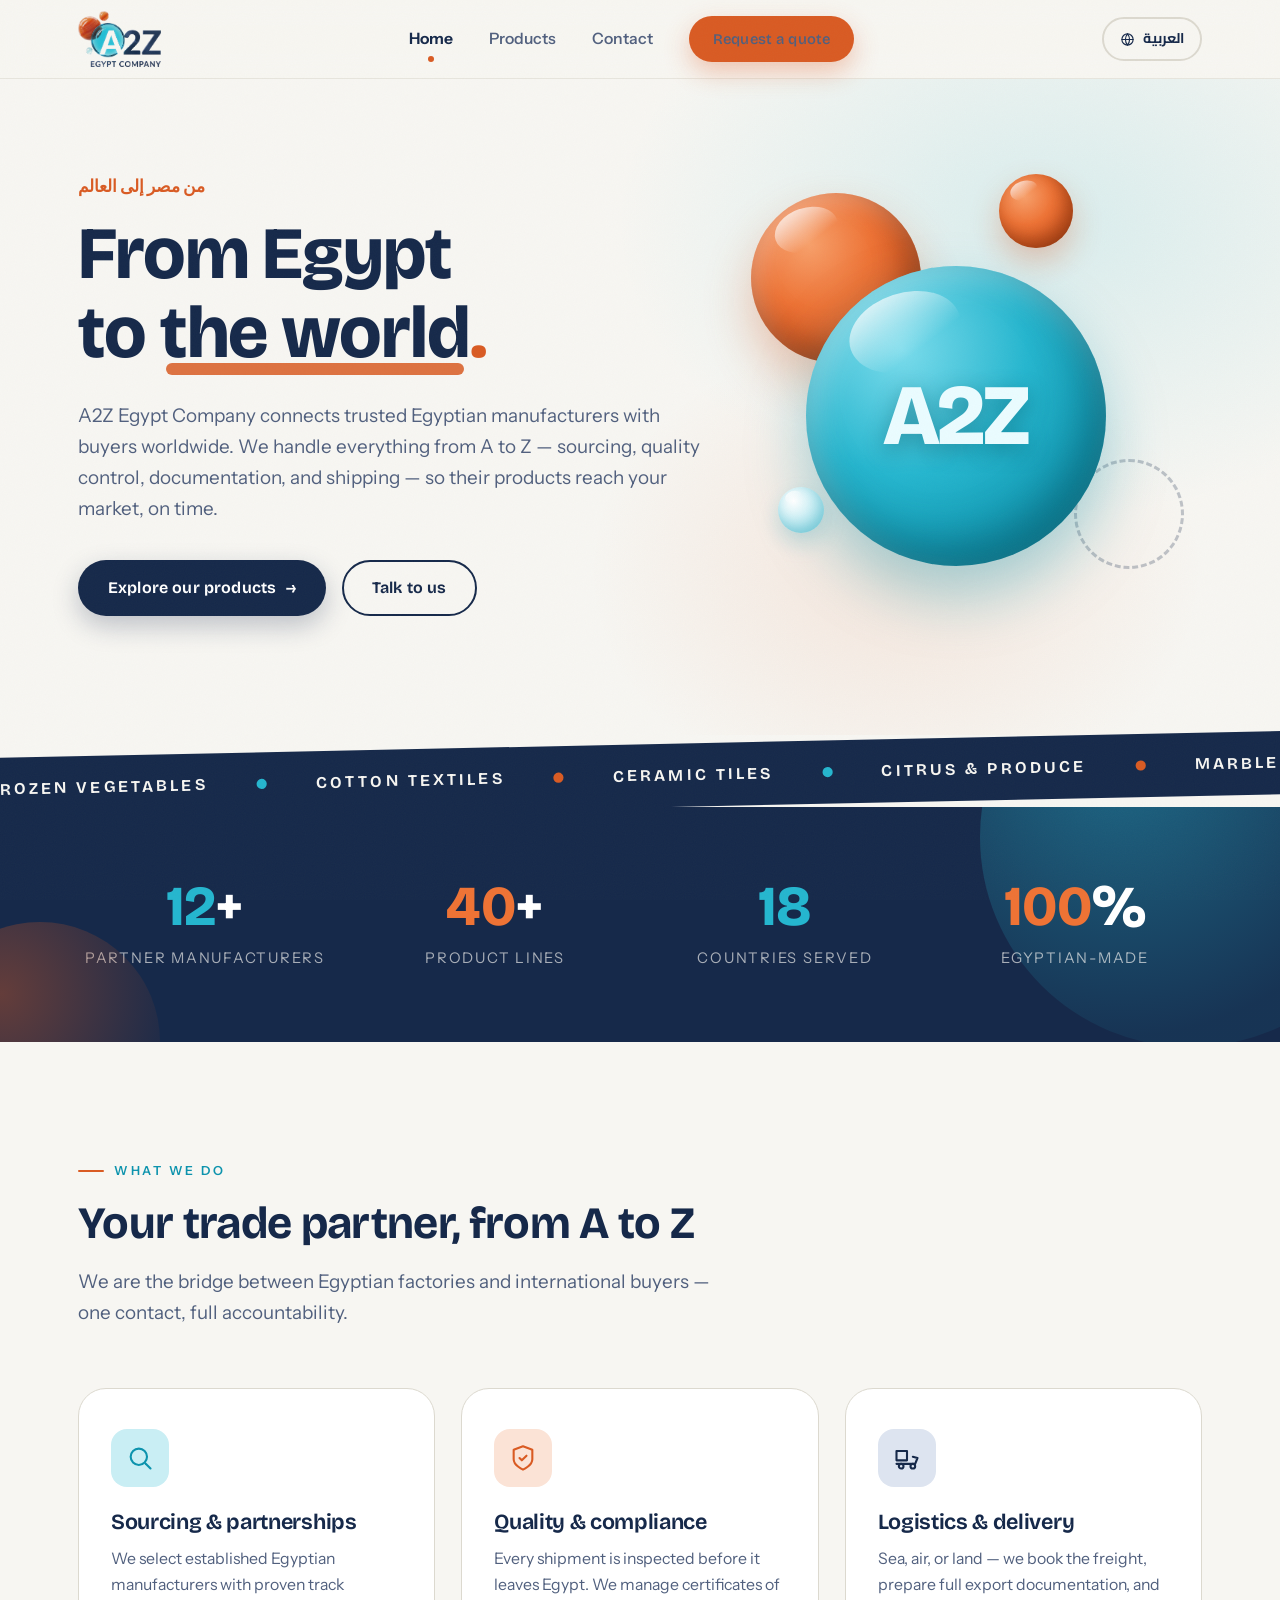
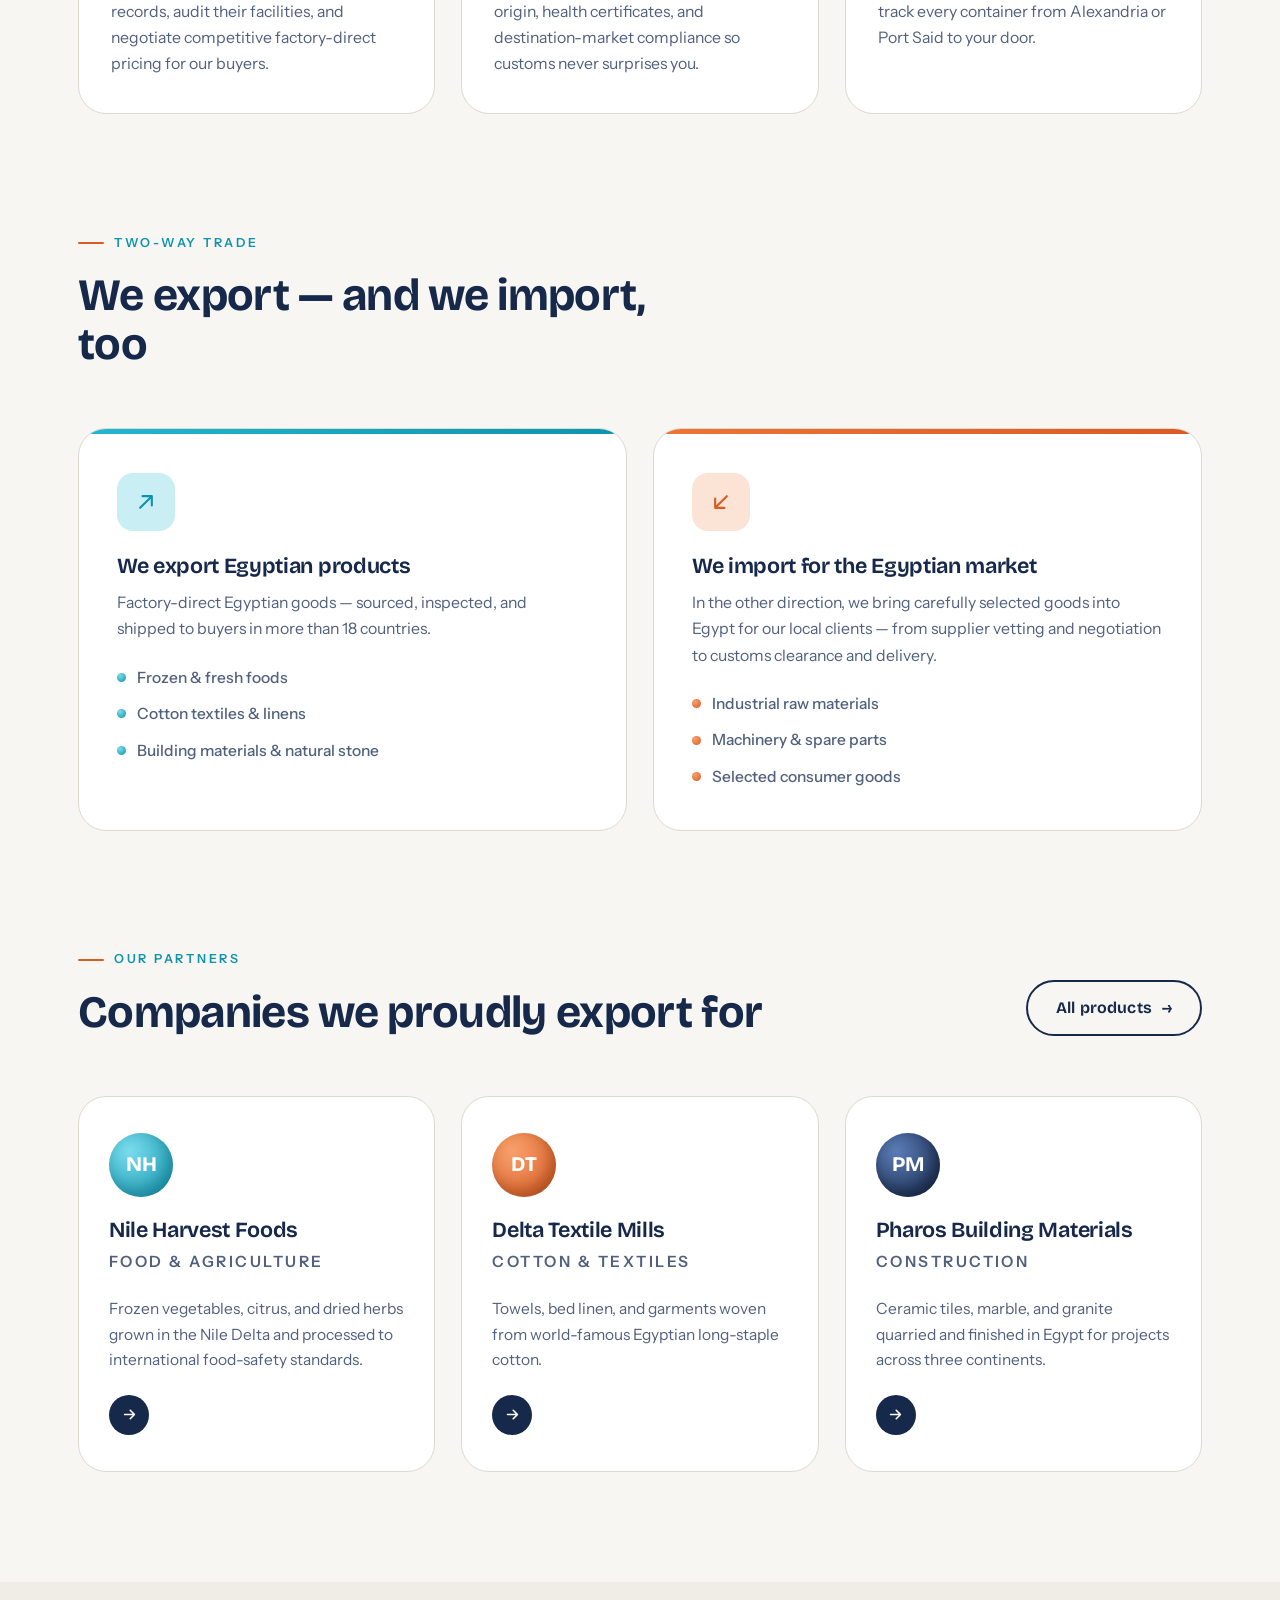
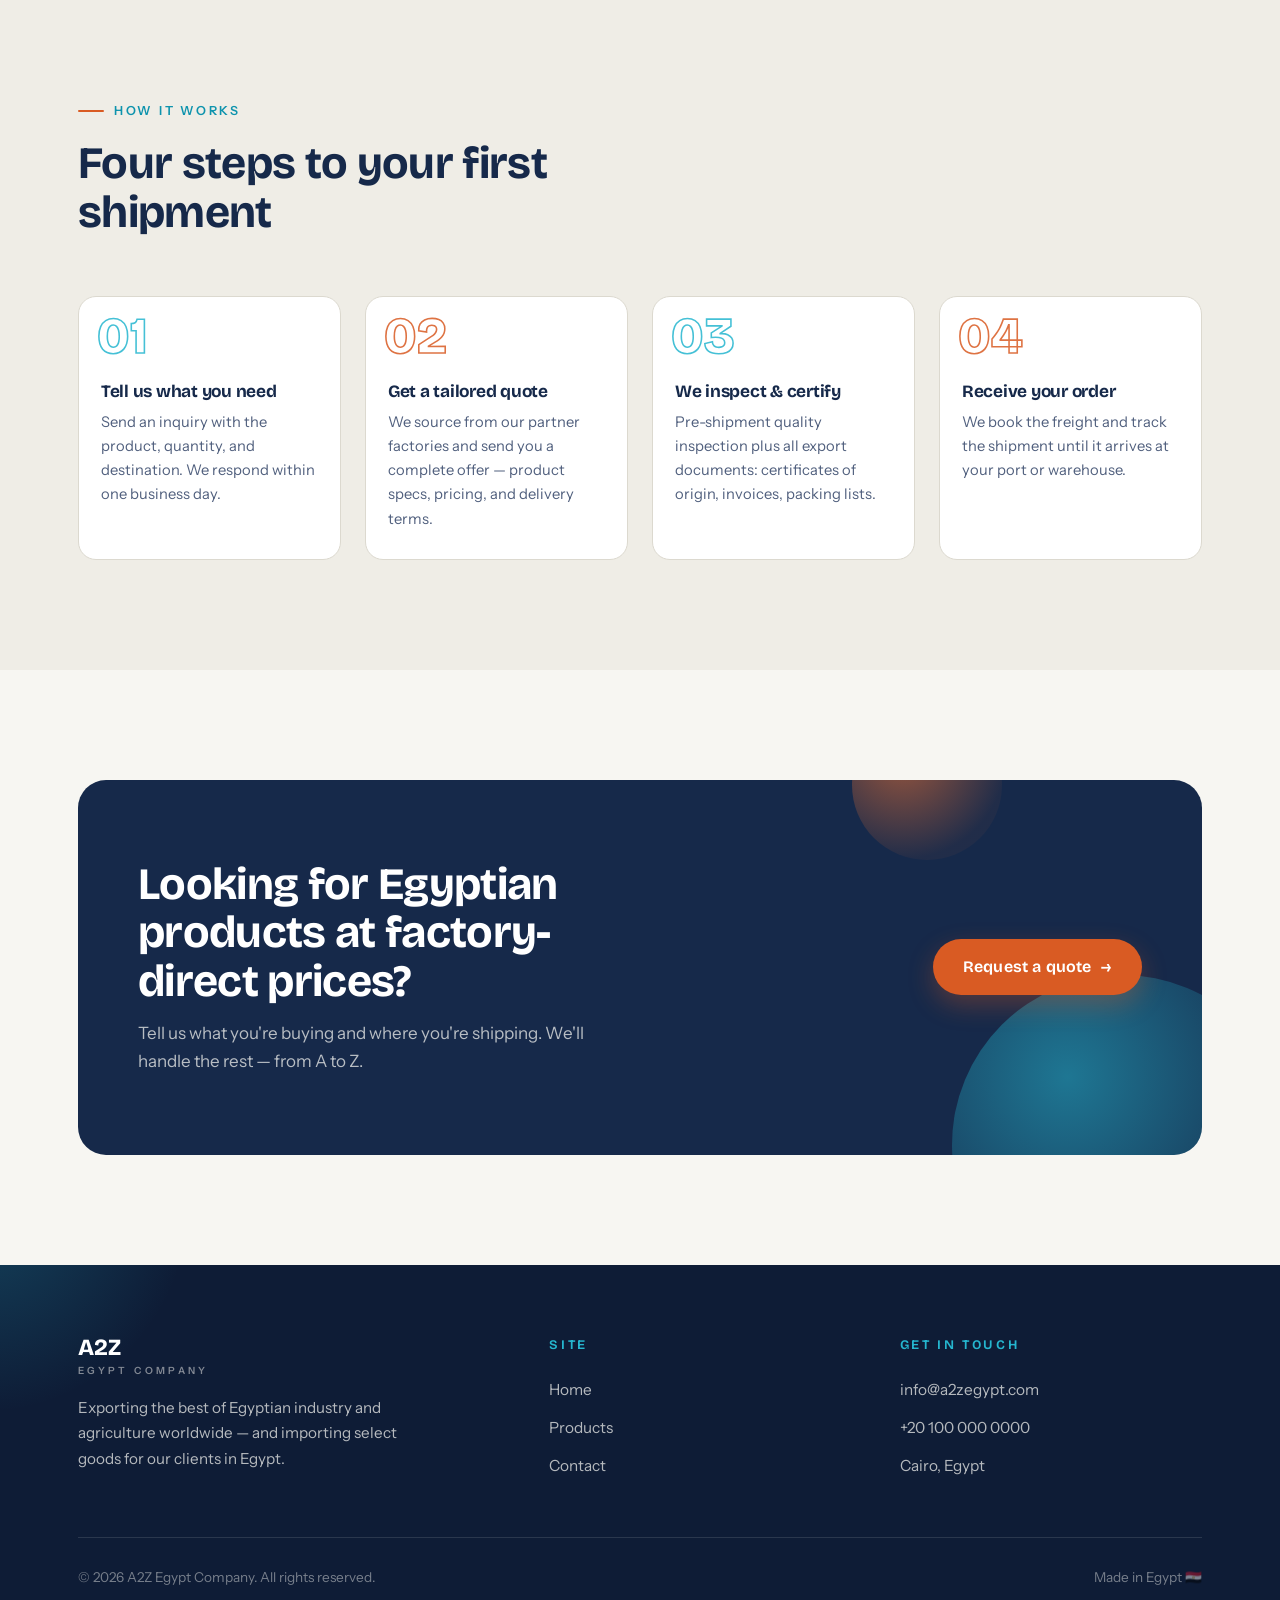
==== index.html @ 3979c2f4 "Initial site: bilingual EN/AR website for A2Z Egypt Company Three-page static site (home, products, " ====
<!DOCTYPE html>
<html lang="en">
<head>
  <meta charset="UTF-8" />
  <meta name="viewport" content="width=device-width, initial-scale=1.0" />
  <title>A2Z Egypt Company — Egyptian Products, Exported Worldwide</title>
  <meta name="description" content="A2Z Egypt Company partners with trusted Egyptian manufacturers and exports their products worldwide — and imports select goods for clients in Egypt." />

  <!-- apply saved language before first paint to avoid direction flicker -->
  <script>(function(){var l=localStorage.getItem("a2z-lang")==="ar"?"ar":"en";document.documentElement.lang=l;document.documentElement.dir=l==="ar"?"rtl":"ltr";})();</script>

  <link rel="preconnect" href="https://fonts.googleapis.com" />
  <link rel="preconnect" href="https://fonts.gstatic.com" crossorigin />
  <link href="https://fonts.googleapis.com/css2?family=Bricolage+Grotesque:opsz,wght@12..96,300..800&family=Instrument+Sans:ital,wght@0,400..700;1,400..700&family=Cairo:wght@400..800&display=swap" rel="stylesheet" />
  <link rel="stylesheet" href="css/style.css" />
</head>
<body data-page="home">

  <!-- ============ NAVIGATION ============ -->
  <header class="nav">
    <div class="container nav-inner">
      <a href="index.html" class="brand" aria-label="A2Z Egypt Company — home">
        <img class="brand-logo" src="assets/logo.png" alt="A2Z Egypt Company" />
      </a>

      <nav class="nav-links">
        <a href="index.html" class="active" data-i18n="nav_home">Home</a>
        <a href="products.html" data-i18n="nav_products">Products</a>
        <a href="contact.html" data-i18n="nav_contact">Contact</a>
        <a href="contact.html#quote" class="btn btn-orange" data-i18n="nav_quote">Request a quote</a>
      </nav>

      <div class="nav-right">
        <button class="lang-toggle" id="lang-toggle" type="button">
          <svg class="globe" viewBox="0 0 24 24" fill="none" stroke="currentColor" stroke-width="1.8" stroke-linecap="round" aria-hidden="true"><circle cx="12" cy="12" r="9"/><path d="M3 12h18M12 3a14 14 0 0 1 0 18M12 3a14 14 0 0 0 0 18"/></svg>
          <span class="lang-label">العربية</span>
        </button>
        <button class="nav-toggle" aria-label="Toggle menu" aria-expanded="false">
          <span></span><span></span><span></span>
        </button>
      </div>
    </div>
  </header>

  <main>
    <!-- ============ HERO ============ -->
    <section class="hero">
      <div class="container hero-grid">
        <div class="hero-copy">
          <p class="arabic-note" data-i18n="hero_note">من مصر إلى العالم</p>
          <h1 class="display" data-i18n="hero_title">From Egypt<br />to <span class="underline-orange">the world</span><span class="accent-orange">.</span></h1>
          <p class="lede" data-i18n="hero_lede">
            A2Z Egypt Company connects trusted Egyptian manufacturers with buyers
            worldwide. We handle everything from A to Z — sourcing, quality control,
            documentation, and shipping — so their products reach your market, on time.
          </p>
          <div class="hero-actions">
            <a href="products.html" class="btn btn-primary" data-i18n="hero_btn_products">Explore our products <span class="arrow">→</span></a>
            <a href="contact.html" class="btn btn-ghost" data-i18n="hero_btn_talk">Talk to us</a>
          </div>
        </div>

        <div class="hero-art" aria-hidden="true">
          <div class="sphere sphere-orange-lg"></div>
          <div class="sphere sphere-orange-sm"></div>
          <div class="sphere sphere-aqua"><span class="sphere-letter">A2Z</span></div>
          <div class="sphere sphere-pale"></div>
          <div class="sphere sphere-navy-ring"></div>
        </div>
      </div>
    </section>

    <!-- ============ MARQUEE ============ -->
    <div class="marquee" aria-hidden="true">
      <div class="marquee-track">
        <span data-i18n="m1">Frozen Vegetables</span><span data-i18n="m2">Cotton Textiles</span><span data-i18n="m3">Ceramic Tiles</span>
        <span data-i18n="m4">Citrus &amp; Produce</span><span data-i18n="m5">Marble &amp; Granite</span><span data-i18n="m6">Dried Herbs &amp; Spices</span>
        <span data-i18n="m1">Frozen Vegetables</span><span data-i18n="m2">Cotton Textiles</span><span data-i18n="m3">Ceramic Tiles</span>
        <span data-i18n="m4">Citrus &amp; Produce</span><span data-i18n="m5">Marble &amp; Granite</span><span data-i18n="m6">Dried Herbs &amp; Spices</span>
      </div>
    </div>

    <!-- ============ STATS ============ -->
    <section class="stats">
      <div class="container stats-grid">
        <div class="reveal">
          <div class="stat-num"><span class="accent-aqua" data-count="12">12</span>+</div>
          <div class="stat-label" data-i18n="stat1">Partner manufacturers</div>
        </div>
        <div class="reveal reveal-d1">
          <div class="stat-num"><span class="accent-orange" data-count="40">40</span>+</div>
          <div class="stat-label" data-i18n="stat2">Product lines</div>
        </div>
        <div class="reveal reveal-d2">
          <div class="stat-num"><span class="accent-aqua" data-count="18">18</span></div>
          <div class="stat-label" data-i18n="stat3">Countries served</div>
        </div>
        <div class="reveal reveal-d3">
          <div class="stat-num"><span class="accent-orange" data-count="100">100</span>%</div>
          <div class="stat-label" data-i18n="stat4">Egyptian-made</div>
        </div>
      </div>
    </section>

    <!-- ============ WHAT WE DO ============ -->
    <section class="section">
      <div class="container">
        <div class="section-head reveal">
          <span class="eyebrow" data-i18n="wwd_eyebrow">What we do</span>
          <h2 class="h2" data-i18n="wwd_title">Your trade partner, from A to Z</h2>
          <p class="lede" data-i18n="wwd_lede">We are the bridge between Egyptian factories and international buyers — one contact, full accountability.</p>
        </div>

        <div class="pillars">
          <article class="pillar reveal">
            <div class="pillar-icon">
              <svg viewBox="0 0 24 24" fill="none" stroke="currentColor" stroke-width="1.8" stroke-linecap="round" stroke-linejoin="round"><circle cx="11" cy="11" r="7"/><path d="m21 21-4.3-4.3"/></svg>
            </div>
            <h3 class="h3" data-i18n="p1_t">Sourcing &amp; partnerships</h3>
            <p data-i18n="p1_d">We select established Egyptian manufacturers with proven track records, audit their facilities, and negotiate competitive factory-direct pricing for our buyers.</p>
          </article>

          <article class="pillar reveal reveal-d1">
            <div class="pillar-icon">
              <svg viewBox="0 0 24 24" fill="none" stroke="currentColor" stroke-width="1.8" stroke-linecap="round" stroke-linejoin="round"><path d="M12 22s8-3.6 8-9V5l-8-3-8 3v8c0 5.4 8 9 8 9Z"/><path d="m9 12 2 2 4-4"/></svg>
            </div>
            <h3 class="h3" data-i18n="p2_t">Quality &amp; compliance</h3>
            <p data-i18n="p2_d">Every shipment is inspected before it leaves Egypt. We manage certificates of origin, health certificates, and destination-market compliance so customs never surprises you.</p>
          </article>

          <article class="pillar reveal reveal-d2">
            <div class="pillar-icon">
              <svg viewBox="0 0 24 24" fill="none" stroke="currentColor" stroke-width="1.8" stroke-linecap="round" stroke-linejoin="round"><path d="M3 17h13M16 17h3l2-5-4-1"/><circle cx="7" cy="19" r="2"/><circle cx="17" cy="19" r="2"/><path d="M3 6h9v8H3z"/></svg>
            </div>
            <h3 class="h3" data-i18n="p3_t">Logistics &amp; delivery</h3>
            <p data-i18n="p3_d">Sea, air, or land — we book the freight, prepare full export documentation, and track every container from Alexandria or Port Said to your door.</p>
          </article>
        </div>
      </div>
    </section>

    <!-- ============ TWO-WAY TRADE (export + import) ============ -->
    <section class="section" style="padding-top: 0;">
      <div class="container">
        <div class="section-head reveal">
          <span class="eyebrow" data-i18n="trade_eyebrow">Two-way trade</span>
          <h2 class="h2" data-i18n="trade_title">We export — and we import, too</h2>
        </div>

        <div class="trade-grid">
          <article class="trade-card reveal">
            <div class="pillar-icon">
              <svg viewBox="0 0 24 24" fill="none" stroke="currentColor" stroke-width="1.8" stroke-linecap="round" stroke-linejoin="round"><path d="M7 17 17 7M9 7h8v8"/></svg>
            </div>
            <h3 class="h3" data-i18n="tx_t">We export Egyptian products</h3>
            <p data-i18n="tx_d">Factory-direct Egyptian goods — sourced, inspected, and shipped to buyers in more than 18 countries.</p>
            <ul class="trade-list">
              <li data-i18n="tx_l1">Frozen &amp; fresh foods</li>
              <li data-i18n="tx_l2">Cotton textiles &amp; linens</li>
              <li data-i18n="tx_l3">Building materials &amp; natural stone</li>
            </ul>
          </article>

          <article class="trade-card trade-card-import reveal reveal-d1">
            <div class="pillar-icon">
              <svg viewBox="0 0 24 24" fill="none" stroke="currentColor" stroke-width="1.8" stroke-linecap="round" stroke-linejoin="round"><path d="M17 7 7 17M15 17H7V9"/></svg>
            </div>
            <h3 class="h3" data-i18n="ti_t">We import for the Egyptian market</h3>
            <p data-i18n="ti_d">In the other direction, we bring carefully selected goods into Egypt for our local clients — from supplier vetting and negotiation to customs clearance and delivery.</p>
            <ul class="trade-list">
              <li data-i18n="ti_l1">Industrial raw materials</li>
              <li data-i18n="ti_l2">Machinery &amp; spare parts</li>
              <li data-i18n="ti_l3">Selected consumer goods</li>
            </ul>
          </article>
        </div>
      </div>
    </section>

    <!-- ============ FEATURED PARTNERS ============ -->
    <section class="section" style="padding-top: 0;">
      <div class="container">
        <div class="section-head-row reveal">
          <div>
            <span class="eyebrow" data-i18n="partners_eyebrow">Our partners</span>
            <h2 class="h2" data-i18n="partners_title">Companies we proudly export for</h2>
          </div>
          <a href="products.html" class="btn btn-ghost" data-i18n="partners_btn">All products <span class="arrow">→</span></a>
        </div>

        <div class="partners-grid">
          <a href="products.html#nile-harvest" class="partner-card reveal">
            <div class="partner-logo-chip">NH</div>
            <h3 class="h3">Nile Harvest Foods</h3>
            <p class="partner-sector" data-i18n="pc1_sector">Food &amp; Agriculture</p>
            <p data-i18n="pc1_d">Frozen vegetables, citrus, and dried herbs grown in the Nile Delta and processed to international food-safety standards.</p>
            <span class="partner-go" aria-hidden="true"><svg viewBox="0 0 24 24" fill="none" stroke="currentColor" stroke-width="2.2" stroke-linecap="round" stroke-linejoin="round"><path d="M5 12h14M13 6l6 6-6 6"/></svg></span>
          </a>

          <a href="products.html#delta-textiles" class="partner-card reveal reveal-d1">
            <div class="partner-logo-chip">DT</div>
            <h3 class="h3">Delta Textile Mills</h3>
            <p class="partner-sector" data-i18n="pc2_sector">Cotton &amp; Textiles</p>
            <p data-i18n="pc2_d">Towels, bed linen, and garments woven from world-famous Egyptian long-staple cotton.</p>
            <span class="partner-go" aria-hidden="true"><svg viewBox="0 0 24 24" fill="none" stroke="currentColor" stroke-width="2.2" stroke-linecap="round" stroke-linejoin="round"><path d="M5 12h14M13 6l6 6-6 6"/></svg></span>
          </a>

          <a href="products.html#pharos-materials" class="partner-card reveal reveal-d2">
            <div class="partner-logo-chip">PM</div>
            <h3 class="h3">Pharos Building Materials</h3>
            <p class="partner-sector" data-i18n="pc3_sector">Construction</p>
            <p data-i18n="pc3_d">Ceramic tiles, marble, and granite quarried and finished in Egypt for projects across three continents.</p>
            <span class="partner-go" aria-hidden="true"><svg viewBox="0 0 24 24" fill="none" stroke="currentColor" stroke-width="2.2" stroke-linecap="round" stroke-linejoin="round"><path d="M5 12h14M13 6l6 6-6 6"/></svg></span>
          </a>
        </div>
      </div>
    </section>

    <!-- ============ HOW IT WORKS ============ -->
    <section class="section" style="background: var(--paper-warm);">
      <div class="container">
        <div class="section-head reveal">
          <span class="eyebrow" data-i18n="how_eyebrow">How it works</span>
          <h2 class="h2" data-i18n="how_title">Four steps to your first shipment</h2>
        </div>

        <div class="steps">
          <article class="step reveal">
            <h4 data-i18n="s1_t">Tell us what you need</h4>
            <p data-i18n="s1_d">Send an inquiry with the product, quantity, and destination. We respond within one business day.</p>
          </article>
          <article class="step reveal reveal-d1">
            <h4 data-i18n="s2_t">Get a tailored quote</h4>
            <p data-i18n="s2_d">We source from our partner factories and send you a complete offer — product specs, pricing, and delivery terms.</p>
          </article>
          <article class="step reveal reveal-d2">
            <h4 data-i18n="s3_t">We inspect &amp; certify</h4>
            <p data-i18n="s3_d">Pre-shipment quality inspection plus all export documents: certificates of origin, invoices, packing lists.</p>
          </article>
          <article class="step reveal reveal-d3">
            <h4 data-i18n="s4_t">Receive your order</h4>
            <p data-i18n="s4_d">We book the freight and track the shipment until it arrives at your port or warehouse.</p>
          </article>
        </div>
      </div>
    </section>

    <!-- ============ CTA ============ -->
    <section class="section">
      <div class="container">
        <div class="cta-band reveal">
          <div>
            <h2 class="h2" data-i18n="cta_title">Looking for Egyptian products at factory-direct prices?</h2>
            <p data-i18n="cta_d">Tell us what you're buying and where you're shipping. We'll handle the rest — from A to Z.</p>
          </div>
          <a href="contact.html#quote" class="btn btn-orange" data-i18n="cta_btn">Request a quote <span class="arrow">→</span></a>
        </div>
      </div>
    </section>
  </main>

  <!-- ============ FOOTER ============ -->
  <footer class="footer">
    <div class="container">
      <div class="footer-grid">
        <div>
          <div class="brand">
            <span class="brand-text">
              <span class="brand-name">A2Z</span><br />
              <span class="brand-sub">Egypt Company</span>
            </span>
          </div>
          <p class="footer-tagline" data-i18n="footer_tagline">Exporting the best of Egyptian industry and agriculture worldwide — and importing select goods for our clients in Egypt.</p>
        </div>
        <div>
          <h5 data-i18n="footer_site">Site</h5>
          <ul>
            <li><a href="index.html" data-i18n="nav_home">Home</a></li>
            <li><a href="products.html" data-i18n="nav_products">Products</a></li>
            <li><a href="contact.html" data-i18n="nav_contact">Contact</a></li>
          </ul>
        </div>
        <div>
          <h5 data-i18n="footer_contact_h">Get in touch</h5>
          <ul>
            <li><a href="mailto:info@a2zegypt.com">info@a2zegypt.com</a></li>
            <li><a href="tel:+201000000000">+20 100 000 0000</a></li>
            <li><a href="contact.html" data-i18n="footer_addr">Cairo, Egypt</a></li>
          </ul>
        </div>
      </div>
      <div class="footer-bottom">
        <span data-i18n="footer_rights">© <span id="year">2026</span> A2Z Egypt Company. All rights reserved.</span>
        <span data-i18n="footer_made">Made in Egypt 🇪🇬</span>
      </div>
    </div>
  </footer>

  <script src="js/i18n.js"></script>
  <script src="js/main.js"></script>
</body>
</html>
---- css/style.css ----
/* ============================================================
   A2Z EGYPT COMPANY — site stylesheet
   Palette drawn from the logo:
     aqua glass  ·  burnt orange  ·  deep navy  ·  warm off-white
   Fonts: Bricolage Grotesque (display) + Instrument Sans (body)
   ============================================================ */

:root {
  /* Brand colors (from logo) */
  --navy: #16294a;
  --navy-deep: #0e1c36;
  --navy-soft: #2a4576;
  --aqua: #25b6cf;
  --aqua-deep: #0d93ad;
  --aqua-pale: #c9eef4;
  --orange: #d95b23;
  --orange-bright: #ee7335;
  --orange-pale: #fbe3d6;
  --paper: #f7f6f2;
  --paper-warm: #efede6;
  --white: #ffffff;
  --ink: #1b2c4d;
  --ink-soft: #51607e;
  --line: #dcd9cf;

  /* Type */
  --font-display: "Bricolage Grotesque", "Segoe UI", sans-serif;
  --font-body: "Instrument Sans", "Segoe UI", sans-serif;

  /* Rhythm */
  --container: 1180px;
  --radius: 18px;
  --radius-lg: 28px;
  --shadow-soft: 0 8px 30px rgba(22, 41, 74, 0.08);
  --shadow-lift: 0 18px 44px rgba(22, 41, 74, 0.14);
  --ease-out: cubic-bezier(0.22, 1, 0.36, 1);
}

/* ---------- Reset ---------- */
*, *::before, *::after { box-sizing: border-box; margin: 0; padding: 0; }

html { scroll-behavior: smooth; }

body {
  font-family: var(--font-body);
  font-size: 17px;
  line-height: 1.65;
  color: var(--ink);
  background: var(--paper);
  -webkit-font-smoothing: antialiased;
  overflow-x: hidden;
}

img, svg { display: block; max-width: 100%; }
a { color: inherit; text-decoration: none; }
ul { list-style: none; }
button { font: inherit; cursor: pointer; border: none; background: none; }

::selection { background: var(--aqua); color: var(--white); }

/* Subtle paper grain over everything */
body::after {
  content: "";
  position: fixed;
  inset: 0;
  pointer-events: none;
  z-index: 999;
  opacity: 0.05;
  background-image: url("data:image/svg+xml,%3Csvg xmlns='http://www.w3.org/2000/svg' width='160' height='160'%3E%3Cfilter id='n'%3E%3CfeTurbulence type='fractalNoise' baseFrequency='0.9' numOctaves='2'/%3E%3C/filter%3E%3Crect width='160' height='160' filter='url(%23n)' opacity='0.55'/%3E%3C/svg%3E");
}

.container {
  max-width: var(--container);
  margin: 0 auto;
  padding: 0 28px;
}

/* ============================================================
   TYPOGRAPHY
   ============================================================ */
h1, h2, h3, h4 {
  font-family: var(--font-display);
  color: var(--navy);
  line-height: 1.08;
  letter-spacing: -0.015em;
}

.display {
  font-size: clamp(2.6rem, 6.2vw, 4.6rem);
  font-weight: 750;
}

.h2 {
  font-size: clamp(1.9rem, 3.6vw, 2.8rem);
  font-weight: 700;
}

.h3 { font-size: 1.35rem; font-weight: 650; }

.eyebrow {
  display: inline-flex;
  align-items: center;
  gap: 10px;
  font-size: 0.78rem;
  font-weight: 600;
  letter-spacing: 0.22em;
  text-transform: uppercase;
  color: var(--aqua-deep);
  margin-bottom: 18px;
}
.eyebrow::before {
  content: "";
  width: 26px;
  height: 2px;
  background: var(--orange);
  border-radius: 2px;
}

.lede {
  font-size: 1.18rem;
  color: var(--ink-soft);
  max-width: 56ch;
}

.accent-aqua { color: var(--aqua-deep); }
.accent-orange { color: var(--orange); }

/* Arabic flourish */
.arabic-note {
  font-size: 1.05rem;
  color: var(--orange);
  font-weight: 600;
  direction: rtl;
  text-align: left;
}

/* ============================================================
   BUTTONS
   ============================================================ */
.btn {
  display: inline-flex;
  align-items: center;
  gap: 10px;
  padding: 15px 30px;
  border-radius: 999px;
  font-family: var(--font-display);
  font-weight: 650;
  font-size: 1rem;
  letter-spacing: 0.01em;
  white-space: nowrap;
  transition: transform 0.3s var(--ease-out), box-shadow 0.3s var(--ease-out), background 0.25s;
  will-change: transform;
}
.btn .arrow { transition: transform 0.3s var(--ease-out); }
.btn:hover .arrow { transform: translateX(5px); }

.btn-primary {
  background: var(--navy);
  color: var(--white);
  box-shadow: 0 10px 26px rgba(22, 41, 74, 0.25);
}
.btn-primary:hover {
  background: var(--navy-deep);
  transform: translateY(-2px);
  box-shadow: 0 16px 34px rgba(22, 41, 74, 0.3);
}

.btn-ghost {
  border: 2px solid var(--navy);
  color: var(--navy);
  padding: 13px 28px;
}
.btn-ghost:hover {
  background: var(--navy);
  color: var(--white);
  transform: translateY(-2px);
}

.btn-orange {
  background: var(--orange);
  color: var(--white);
  box-shadow: 0 10px 26px rgba(217, 91, 35, 0.32);
}
.btn-orange:hover {
  background: var(--orange-bright);
  transform: translateY(-2px);
}

/* ============================================================
   NAVIGATION
   ============================================================ */
.nav {
  position: sticky;
  top: 0;
  z-index: 100;
  background: rgba(247, 246, 242, 0.86);
  backdrop-filter: blur(14px);
  -webkit-backdrop-filter: blur(14px);
  border-bottom: 1px solid rgba(220, 217, 207, 0.6);
}

.nav-inner {
  display: flex;
  align-items: center;
  justify-content: space-between;
  height: 78px;
}

.brand { display: flex; align-items: center; gap: 13px; }

/* real logo PNG — multiply blend melts its light background into the header */
.brand-logo {
  height: 56px;
  width: auto;
  mix-blend-mode: multiply;
}

.brand-mark { width: 52px; height: 44px; flex-shrink: 0; }

.brand-text { line-height: 1.05; }
.brand-text .brand-name {
  font-family: var(--font-display);
  font-weight: 750;
  font-size: 1.45rem;
  color: var(--navy);
  letter-spacing: -0.01em;
}
.brand-text .brand-sub {
  font-size: 0.62rem;
  font-weight: 600;
  letter-spacing: 0.34em;
  text-transform: uppercase;
  color: var(--ink-soft);
}

.nav-links { display: flex; align-items: center; gap: 36px; }
.nav-links a {
  position: relative;
  font-weight: 550;
  font-size: 0.98rem;
  color: var(--ink-soft);
  padding: 6px 0;
  white-space: nowrap;
  transition: color 0.25s;
}
.nav-links a:hover { color: var(--navy); }
.nav-links a.active { color: var(--navy); font-weight: 650; }
.nav-links a.active::after {
  content: "";
  position: absolute;
  left: 50%;
  bottom: -4px;
  transform: translateX(-50%);
  width: 6px;
  height: 6px;
  border-radius: 50%;
  background: var(--orange);
}
.nav-links .btn { padding: 11px 24px; font-size: 0.92rem; }

.nav-toggle {
  display: none;
  flex-direction: column;
  gap: 5px;
  padding: 8px;
}
.nav-toggle span {
  width: 24px;
  height: 2.5px;
  background: var(--navy);
  border-radius: 2px;
  transition: transform 0.3s var(--ease-out), opacity 0.2s;
}
.nav-toggle.open span:nth-child(1) { transform: translateY(7.5px) rotate(45deg); }
.nav-toggle.open span:nth-child(2) { opacity: 0; }
.nav-toggle.open span:nth-child(3) { transform: translateY(-7.5px) rotate(-45deg); }

/* ============================================================
   HERO
   ============================================================ */
.hero {
  position: relative;
  padding: 86px 0 110px;
  overflow: hidden;
}

/* soft radial washes behind hero */
.hero::before {
  content: "";
  position: absolute;
  inset: 0;
  background:
    radial-gradient(620px 420px at 82% 22%, rgba(37, 182, 207, 0.14), transparent 70%),
    radial-gradient(440px 340px at 70% 75%, rgba(217, 91, 35, 0.1), transparent 70%);
  pointer-events: none;
}

.hero-grid {
  position: relative;
  display: grid;
  grid-template-columns: 1.15fr 0.85fr;
  align-items: center;
  gap: 40px;
}

.hero-copy .arabic-note {
  margin-bottom: 14px;
  animation: rise 0.9s var(--ease-out) both;
}
.hero-copy h1 {
  animation: rise 0.9s 0.12s var(--ease-out) both;
}
.hero-copy h1 .underline-orange {
  position: relative;
  white-space: nowrap;
}
.hero-copy h1 .underline-orange::after {
  content: "";
  position: absolute;
  left: 2%;
  bottom: 0.04em;
  width: 96%;
  height: 0.16em;
  background: var(--orange);
  border-radius: 99px;
  opacity: 0.85;
  transform-origin: left;
  animation: sweep 0.8s 0.9s var(--ease-out) both;
}
.hero-copy .lede {
  margin: 26px 0 36px;
  animation: rise 0.9s 0.24s var(--ease-out) both;
}
.hero-actions {
  display: flex;
  gap: 16px;
  flex-wrap: wrap;
  animation: rise 0.9s 0.36s var(--ease-out) both;
}

@keyframes rise {
  from { opacity: 0; transform: translateY(26px); }
  to { opacity: 1; transform: translateY(0); }
}
@keyframes sweep {
  from { transform: scaleX(0); }
  to { transform: scaleX(1); }
}

/* --- floating sphere composition (logo motif, enlarged) --- */
.hero-art {
  position: relative;
  height: 460px;
  animation: fadein 1.2s 0.3s both;
}
@keyframes fadein { from { opacity: 0; } to { opacity: 1; } }

.sphere {
  position: absolute;
  border-radius: 50%;
  animation: float 7s ease-in-out infinite;
}
.sphere::after {
  /* glossy highlight streak */
  content: "";
  position: absolute;
  top: 9%;
  left: 14%;
  width: 38%;
  height: 26%;
  border-radius: 50%;
  background: linear-gradient(160deg, rgba(255, 255, 255, 0.85), rgba(255, 255, 255, 0) 70%);
  transform: rotate(-18deg);
}

.sphere-aqua {
  width: 300px;
  height: 300px;
  left: 14%;
  top: 22%;
  background: radial-gradient(circle at 32% 28%, #7adcEC 0%, var(--aqua) 42%, var(--aqua-deep) 78%, #086b80 100%);
  box-shadow:
    inset -16px -22px 40px rgba(8, 80, 96, 0.5),
    inset 10px 14px 30px rgba(255, 255, 255, 0.35),
    0 30px 60px rgba(13, 147, 173, 0.35);
  display: grid;
  place-items: center;
  z-index: 3;
}
.sphere-aqua .sphere-letter {
  font-family: var(--font-display);
  font-weight: 800;
  font-size: 86px;
  letter-spacing: -0.03em;
  color: #eafcff;
  text-shadow: 0 6px 22px rgba(8, 80, 96, 0.45);
  user-select: none;
}

.sphere-orange-lg {
  width: 170px;
  height: 170px;
  left: 2%;
  top: 6%;
  background:
    radial-gradient(circle at 34% 30%, #f7a06b 0%, var(--orange-bright) 38%, var(--orange) 66%, #9e3c12 100%);
  box-shadow:
    inset -12px -16px 30px rgba(110, 40, 8, 0.55),
    inset 8px 10px 22px rgba(255, 255, 255, 0.3),
    0 24px 48px rgba(217, 91, 35, 0.32);
  z-index: 2;
  animation-delay: -2.4s;
  animation-duration: 8s;
}

.sphere-orange-sm {
  width: 74px;
  height: 74px;
  left: 56%;
  top: 2%;
  background: radial-gradient(circle at 34% 30%, #f7a06b 0%, var(--orange-bright) 40%, var(--orange) 70%, #9e3c12 100%);
  box-shadow:
    inset -6px -8px 16px rgba(110, 40, 8, 0.5),
    0 14px 30px rgba(217, 91, 35, 0.3);
  z-index: 1;
  animation-delay: -4.2s;
  animation-duration: 6s;
}

.sphere-pale {
  width: 46px;
  height: 46px;
  left: 8%;
  top: 70%;
  background: radial-gradient(circle at 34% 30%, #ffffff 0%, var(--aqua-pale) 45%, #9adfe9 100%);
  box-shadow: inset -4px -6px 12px rgba(13, 147, 173, 0.3), 0 10px 22px rgba(13, 147, 173, 0.22);
  z-index: 4;
  animation-delay: -1.2s;
  animation-duration: 5.5s;
}

.sphere-navy-ring {
  width: 110px;
  height: 110px;
  right: 4%;
  top: 64%;
  border: 3px dashed rgba(22, 41, 74, 0.25);
  background: transparent;
  animation: spin 24s linear infinite;
}
.sphere-navy-ring::after { display: none; }

@keyframes float {
  0%, 100% { transform: translateY(0); }
  50% { transform: translateY(-18px); }
}
@keyframes spin {
  to { transform: rotate(360deg); }
}

/* ============================================================
   MARQUEE STRIP
   ============================================================ */
.marquee {
  background: var(--navy);
  overflow: hidden;
  padding: 18px 0;
  transform: rotate(-1.2deg) scale(1.02);
  margin: 10px 0 0;
}
.marquee-track {
  display: flex;
  gap: 48px;
  width: max-content;
  animation: marquee 36s linear infinite;
  direction: ltr; /* keep the loop seamless in RTL mode */
}
.marquee:hover .marquee-track { animation-play-state: paused; }
.marquee-track span {
  font-family: var(--font-display);
  font-weight: 650;
  font-size: 1rem;
  letter-spacing: 0.18em;
  text-transform: uppercase;
  color: var(--paper);
  white-space: nowrap;
  display: flex;
  align-items: center;
  gap: 48px;
}
.marquee-track span::after {
  content: "";
  width: 10px;
  height: 10px;
  border-radius: 50%;
  background: var(--aqua);
}
.marquee-track span:nth-child(even)::after { background: var(--orange); }

@keyframes marquee {
  to { transform: translateX(-50%); }
}

/* ============================================================
   SECTIONS
   ============================================================ */
.section { padding: 110px 0; }
.section-head { max-width: 640px; margin-bottom: 60px; }
.section-head .lede { margin-top: 18px; }

.section-head-row {
  display: flex;
  align-items: flex-end;
  justify-content: space-between;
  gap: 30px;
  flex-wrap: wrap;
  margin-bottom: 60px;
}

/* ---------- Stats band ---------- */
.stats {
  background: var(--navy);
  color: var(--paper);
  padding: 72px 0;
  position: relative;
  overflow: hidden;
}
.stats::before {
  content: "";
  position: absolute;
  width: 420px;
  height: 420px;
  border-radius: 50%;
  right: -120px;
  top: -180px;
  background: radial-gradient(circle at 34% 30%, rgba(37, 182, 207, 0.45), rgba(37, 182, 207, 0.08) 70%);
}
.stats::after {
  content: "";
  position: absolute;
  width: 240px;
  height: 240px;
  border-radius: 50%;
  left: -80px;
  bottom: -120px;
  background: radial-gradient(circle at 34% 30%, rgba(217, 91, 35, 0.4), rgba(217, 91, 35, 0.06) 70%);
}
.stats-grid {
  position: relative;
  display: grid;
  grid-template-columns: repeat(4, 1fr);
  gap: 36px;
  text-align: center;
}
.stat-num {
  font-family: var(--font-display);
  font-weight: 750;
  font-size: clamp(2.4rem, 4.4vw, 3.6rem);
  color: var(--white);
  line-height: 1;
  direction: ltr; /* keep "12+" reading correctly in RTL mode */
}
.stat-num .accent-aqua { color: var(--aqua); }
.stat-num .accent-orange { color: var(--orange-bright); }
.stat-label {
  margin-top: 10px;
  font-size: 0.92rem;
  letter-spacing: 0.12em;
  text-transform: uppercase;
  color: rgba(247, 246, 242, 0.65);
}

/* ---------- Pillar cards (what we do) ---------- */
.pillars {
  display: grid;
  grid-template-columns: repeat(3, 1fr);
  gap: 26px;
}
.pillar {
  position: relative;
  background: var(--white);
  border: 1px solid var(--line);
  border-radius: var(--radius-lg);
  padding: 40px 32px 36px;
  overflow: hidden;
  transition: transform 0.35s var(--ease-out), box-shadow 0.35s var(--ease-out);
}
.pillar::before {
  content: "";
  position: absolute;
  top: 0;
  left: 0;
  width: 100%;
  height: 5px;
  background: linear-gradient(90deg, var(--aqua), var(--aqua-deep));
  transform: scaleX(0);
  transform-origin: left;
  transition: transform 0.4s var(--ease-out);
}
.pillar:nth-child(2)::before { background: linear-gradient(90deg, var(--orange-bright), var(--orange)); }
.pillar:nth-child(3)::before { background: linear-gradient(90deg, var(--navy-soft), var(--navy)); }
.pillar:hover {
  transform: translateY(-8px);
  box-shadow: var(--shadow-lift);
}
.pillar:hover::before { transform: scaleX(1); }

.pillar-icon {
  width: 58px;
  height: 58px;
  border-radius: 16px;
  display: grid;
  place-items: center;
  margin-bottom: 24px;
  background: var(--aqua-pale);
  color: var(--aqua-deep);
}
.pillar:nth-child(2) .pillar-icon { background: var(--orange-pale); color: var(--orange); }
.pillar:nth-child(3) .pillar-icon { background: #dde4f0; color: var(--navy); }
.pillar-icon svg { width: 28px; height: 28px; }

.pillar h3 { margin-bottom: 12px; }
.pillar p { color: var(--ink-soft); font-size: 0.99rem; }

/* ---------- Steps (how it works) ---------- */
.steps {
  display: grid;
  grid-template-columns: repeat(4, 1fr);
  gap: 24px;
  counter-reset: step;
}
.step {
  position: relative;
  padding: 86px 22px 28px;
  border-radius: var(--radius);
  background: var(--white);
  border: 1px solid var(--line);
  transition: transform 0.35s var(--ease-out), box-shadow 0.35s var(--ease-out), border-color 0.3s;
}
.step:hover {
  transform: translateY(-6px);
  box-shadow: var(--shadow-soft);
  border-color: var(--aqua);
}
.step::before {
  counter-increment: step;
  content: "0" counter(step);
  position: absolute;
  top: 14px;
  left: 18px;
  font-family: var(--font-display);
  font-weight: 800;
  font-size: 3.2rem;
  line-height: 1;
  color: transparent;
  -webkit-text-stroke: 1.6px var(--aqua);
  opacity: 0.85;
}
.step:nth-child(even)::before { -webkit-text-stroke-color: var(--orange); }
.step h4 { font-size: 1.08rem; margin-bottom: 8px; }
.step p { font-size: 0.92rem; color: var(--ink-soft); }

/* ---------- Partner preview cards ---------- */
.partners-grid {
  display: grid;
  grid-template-columns: repeat(3, 1fr);
  gap: 26px;
}
.partner-card {
  display: block;
  background: var(--white);
  border: 1px solid var(--line);
  border-radius: var(--radius-lg);
  padding: 36px 30px;
  transition: transform 0.35s var(--ease-out), box-shadow 0.35s var(--ease-out);
}
.partner-card:hover {
  transform: translateY(-8px);
  box-shadow: var(--shadow-lift);
}
.partner-card:hover .partner-go { background: var(--orange); transform: translateX(4px); }

.partner-logo-chip {
  width: 64px;
  height: 64px;
  border-radius: 50%;
  display: grid;
  place-items: center;
  font-family: var(--font-display);
  font-weight: 750;
  font-size: 1.3rem;
  color: var(--white);
  margin-bottom: 22px;
  background: radial-gradient(circle at 32% 28%, #7adcec, var(--aqua-deep));
  box-shadow: inset -5px -7px 14px rgba(8, 80, 96, 0.35);
}
.partner-card:nth-child(2) .partner-logo-chip {
  background: radial-gradient(circle at 32% 28%, #f7a06b, var(--orange));
  box-shadow: inset -5px -7px 14px rgba(110, 40, 8, 0.4);
}
.partner-card:nth-child(3) .partner-logo-chip {
  background: radial-gradient(circle at 32% 28%, #5a7bb5, var(--navy));
  box-shadow: inset -5px -7px 14px rgba(8, 16, 36, 0.45);
}

.partner-card h3 { margin-bottom: 6px; }
.partner-sector {
  font-size: 0.78rem;
  font-weight: 600;
  letter-spacing: 0.16em;
  text-transform: uppercase;
  color: var(--aqua-deep);
  margin-bottom: 14px;
}
.partner-card p { color: var(--ink-soft); font-size: 0.97rem; margin-bottom: 22px; }

.partner-go {
  display: inline-grid;
  place-items: center;
  width: 40px;
  height: 40px;
  border-radius: 50%;
  background: var(--navy);
  color: var(--white);
  transition: background 0.3s, transform 0.3s var(--ease-out);
}
.partner-go svg { width: 17px; height: 17px; }

/* ---------- CTA band ---------- */
.cta-band {
  position: relative;
  background: var(--navy);
  border-radius: var(--radius-lg);
  padding: 80px 60px;
  overflow: hidden;
  display: flex;
  align-items: center;
  justify-content: space-between;
  gap: 40px;
  flex-wrap: wrap;
}
.cta-band::before {
  content: "";
  position: absolute;
  width: 340px;
  height: 340px;
  border-radius: 50%;
  right: -90px;
  bottom: -160px;
  background: radial-gradient(circle at 34% 30%, rgba(37, 182, 207, 0.55), rgba(37, 182, 207, 0.05) 72%);
}
.cta-band::after {
  content: "";
  position: absolute;
  width: 150px;
  height: 150px;
  border-radius: 50%;
  right: 200px;
  top: -70px;
  background: radial-gradient(circle at 34% 30%, rgba(238, 115, 53, 0.6), rgba(238, 115, 53, 0.05) 72%);
}
.cta-band h2 { color: var(--white); max-width: 18ch; position: relative; z-index: 1; }
.cta-band p { color: rgba(247, 246, 242, 0.72); margin-top: 14px; max-width: 44ch; position: relative; z-index: 1; }
.cta-band .btn { position: relative; z-index: 1; }

/* ============================================================
   PRODUCTS PAGE
   ============================================================ */
.page-hero {
  position: relative;
  padding: 90px 0 70px;
  overflow: hidden;
}
.page-hero::before {
  content: "";
  position: absolute;
  inset: 0;
  background:
    radial-gradient(520px 360px at 88% 10%, rgba(37, 182, 207, 0.14), transparent 70%),
    radial-gradient(380px 300px at 4% 90%, rgba(217, 91, 35, 0.09), transparent 70%);
  pointer-events: none;
}
.page-hero .display { max-width: 16ch; }
.page-hero .lede { margin-top: 22px; }

.company-section {
  padding: 80px 0;
  border-top: 1px solid var(--line);
}
.company-section:nth-of-type(even) { background: var(--paper-warm); }

.company-head {
  display: flex;
  align-items: flex-start;
  gap: 28px;
  margin-bottom: 48px;
  flex-wrap: wrap;
}
.company-logo {
  width: 92px;
  height: 92px;
  border-radius: 24px;
  flex-shrink: 0;
  display: grid;
  place-items: center;
  font-family: var(--font-display);
  font-weight: 800;
  font-size: 1.9rem;
  color: var(--white);
  background: radial-gradient(circle at 32% 28%, #7adcec, var(--aqua-deep));
  box-shadow: var(--shadow-soft), inset -6px -9px 18px rgba(8, 80, 96, 0.35);
}
.company-logo.tone-orange {
  background: radial-gradient(circle at 32% 28%, #f7a06b, var(--orange));
  box-shadow: var(--shadow-soft), inset -6px -9px 18px rgba(110, 40, 8, 0.4);
}
.company-logo.tone-navy {
  background: radial-gradient(circle at 32% 28%, #5a7bb5, var(--navy));
  box-shadow: var(--shadow-soft), inset -6px -9px 18px rgba(8, 16, 36, 0.45);
}
.company-logo img { width: 100%; height: 100%; object-fit: cover; border-radius: 24px; }

.company-meta { flex: 1; min-width: 280px; }
.company-meta h2 { margin-bottom: 6px; }
.company-meta .partner-sector { margin-bottom: 14px; }
.company-meta p { color: var(--ink-soft); max-width: 64ch; }

.product-grid {
  display: grid;
  grid-template-columns: repeat(3, 1fr);
  gap: 24px;
}
.product-card {
  background: var(--white);
  border: 1px solid var(--line);
  border-radius: var(--radius);
  padding: 30px 26px;
  position: relative;
  overflow: hidden;
  transition: transform 0.35s var(--ease-out), box-shadow 0.35s var(--ease-out);
}
.product-card:hover {
  transform: translateY(-6px);
  box-shadow: var(--shadow-lift);
}
.product-card::after {
  content: "";
  position: absolute;
  width: 90px;
  height: 90px;
  border-radius: 50%;
  right: -34px;
  top: -34px;
  background: radial-gradient(circle at 34% 30%, rgba(37, 182, 207, 0.22), transparent 72%);
  transition: transform 0.4s var(--ease-out);
}
.product-card:hover::after { transform: scale(1.7); }

.product-tag {
  display: inline-block;
  font-size: 0.72rem;
  font-weight: 650;
  letter-spacing: 0.14em;
  text-transform: uppercase;
  color: var(--orange);
  background: var(--orange-pale);
  border-radius: 999px;
  padding: 5px 13px;
  margin-bottom: 16px;
}
.product-card h4 { font-size: 1.12rem; margin-bottom: 8px; position: relative; z-index: 1; }
.product-card p { font-size: 0.93rem; color: var(--ink-soft); position: relative; z-index: 1; }

/* ============================================================
   CONTACT PAGE
   ============================================================ */
.contact-grid {
  display: grid;
  grid-template-columns: 0.9fr 1.1fr;
  gap: 56px;
  align-items: start;
}

.contact-cards { display: grid; gap: 18px; }
.contact-card {
  display: flex;
  gap: 18px;
  align-items: flex-start;
  background: var(--white);
  border: 1px solid var(--line);
  border-radius: var(--radius);
  padding: 24px 24px;
  transition: transform 0.3s var(--ease-out), box-shadow 0.3s var(--ease-out);
}
.contact-card:hover {
  transform: translateX(6px);
  box-shadow: var(--shadow-soft);
}
.contact-icon {
  width: 48px;
  height: 48px;
  flex-shrink: 0;
  border-radius: 14px;
  display: grid;
  place-items: center;
  background: var(--aqua-pale);
  color: var(--aqua-deep);
}
.contact-card:nth-child(2) .contact-icon { background: var(--orange-pale); color: var(--orange); }
.contact-card:nth-child(3) .contact-icon { background: #dde4f0; color: var(--navy); }
.contact-card:nth-child(4) .contact-icon { background: var(--aqua-pale); color: var(--aqua-deep); }
.contact-icon svg { width: 22px; height: 22px; }
.contact-card h4 { font-size: 1.02rem; margin-bottom: 3px; }
.contact-card p, .contact-card a.contact-value {
  font-size: 0.95rem;
  color: var(--ink-soft);
  transition: color 0.2s;
}
.contact-card a.contact-value:hover { color: var(--aqua-deep); }

/* form */
.contact-form {
  background: var(--white);
  border: 1px solid var(--line);
  border-radius: var(--radius-lg);
  padding: 44px 40px;
  box-shadow: var(--shadow-soft);
}
.contact-form h3 { margin-bottom: 6px; }
.form-note { font-size: 0.94rem; color: var(--ink-soft); margin-bottom: 30px; }

.form-row { display: grid; grid-template-columns: 1fr 1fr; gap: 18px; }
.form-field { margin-bottom: 20px; }
.form-field label {
  display: block;
  font-size: 0.82rem;
  font-weight: 650;
  letter-spacing: 0.08em;
  text-transform: uppercase;
  color: var(--navy);
  margin-bottom: 7px;
}
.form-field input,
.form-field select,
.form-field textarea {
  width: 100%;
  font: inherit;
  font-size: 0.97rem;
  color: var(--ink);
  background: var(--paper);
  border: 1.5px solid var(--line);
  border-radius: 12px;
  padding: 13px 16px;
  outline: none;
  transition: border-color 0.25s, box-shadow 0.25s;
}
.form-field textarea { resize: vertical; min-height: 130px; }
.form-field input:focus,
.form-field select:focus,
.form-field textarea:focus {
  border-color: var(--aqua);
  box-shadow: 0 0 0 4px rgba(37, 182, 207, 0.14);
  background: var(--white);
}

.form-success {
  display: none;
  margin-top: 18px;
  padding: 14px 18px;
  border-radius: 12px;
  background: var(--aqua-pale);
  color: var(--aqua-deep);
  font-weight: 600;
  font-size: 0.95rem;
}
.form-success.show { display: block; animation: rise 0.5s var(--ease-out) both; }

/* ============================================================
   FOOTER
   ============================================================ */
.footer {
  background: var(--navy-deep);
  color: rgba(247, 246, 242, 0.72);
  padding: 70px 0 34px;
  position: relative;
  overflow: hidden;
}
.footer::before {
  content: "";
  position: absolute;
  width: 300px;
  height: 300px;
  border-radius: 50%;
  left: -120px;
  top: -150px;
  background: radial-gradient(circle at 34% 30%, rgba(37, 182, 207, 0.25), transparent 72%);
}
.footer-grid {
  position: relative;
  display: grid;
  grid-template-columns: 1.4fr 1fr 1fr;
  gap: 48px;
  padding-bottom: 48px;
  border-bottom: 1px solid rgba(247, 246, 242, 0.12);
}
.footer .brand-text .brand-name { color: var(--white); }
.footer .brand-text .brand-sub { color: rgba(247, 246, 242, 0.5); }
.footer-tagline { margin-top: 18px; max-width: 34ch; font-size: 0.95rem; }
.footer h5 {
  font-family: var(--font-display);
  font-size: 0.82rem;
  font-weight: 650;
  letter-spacing: 0.2em;
  text-transform: uppercase;
  color: var(--aqua);
  margin-bottom: 18px;
}
.footer ul li { margin-bottom: 10px; }
.footer ul a { font-size: 0.96rem; transition: color 0.2s; }
.footer ul a:hover { color: var(--white); }
.footer-bottom {
  position: relative;
  display: flex;
  justify-content: space-between;
  gap: 16px;
  flex-wrap: wrap;
  padding-top: 28px;
  font-size: 0.85rem;
  color: rgba(247, 246, 242, 0.45);
}

/* ============================================================
   TWO-WAY TRADE (export + import)
   ============================================================ */
.trade-grid {
  display: grid;
  grid-template-columns: 1fr 1fr;
  gap: 26px;
}
.trade-card {
  position: relative;
  background: var(--white);
  border: 1px solid var(--line);
  border-radius: var(--radius-lg);
  padding: 44px 38px 40px;
  overflow: hidden;
  transition: transform 0.35s var(--ease-out), box-shadow 0.35s var(--ease-out);
}
.trade-card::before {
  content: "";
  position: absolute;
  top: 0;
  left: 0;
  width: 100%;
  height: 5px;
  background: linear-gradient(90deg, var(--aqua), var(--aqua-deep));
}
.trade-card-import::before { background: linear-gradient(90deg, var(--orange-bright), var(--orange)); }
.trade-card:hover {
  transform: translateY(-8px);
  box-shadow: var(--shadow-lift);
}
.trade-card-import .pillar-icon { background: var(--orange-pale); color: var(--orange); }
.trade-card h3 { margin-bottom: 12px; }
.trade-card > p { color: var(--ink-soft); font-size: 0.99rem; }
.trade-list { margin-top: 22px; display: grid; gap: 11px; }
.trade-list li {
  display: flex;
  align-items: center;
  gap: 11px;
  color: var(--ink-soft);
  font-size: 0.97rem;
  font-weight: 500;
}
.trade-list li::before {
  content: "";
  flex-shrink: 0;
  width: 9px;
  height: 9px;
  border-radius: 50%;
  background: radial-gradient(circle at 34% 30%, #7adcec, var(--aqua-deep));
}
.trade-card-import .trade-list li::before {
  background: radial-gradient(circle at 34% 30%, #f7a06b, var(--orange));
}

/* ============================================================
   LANGUAGE TOGGLE
   ============================================================ */
.nav-right { display: flex; align-items: center; gap: 12px; }
.lang-toggle {
  display: inline-flex;
  align-items: center;
  gap: 8px;
  font-family: var(--font-display);
  font-weight: 650;
  font-size: 0.88rem;
  color: var(--navy);
  border: 2px solid var(--line);
  border-radius: 999px;
  padding: 8px 16px;
  transition: border-color 0.25s, color 0.25s, transform 0.25s var(--ease-out);
}
.lang-toggle:hover {
  border-color: var(--aqua);
  color: var(--aqua-deep);
  transform: translateY(-1px);
}
.lang-toggle .globe { width: 15px; height: 15px; }
/* the Arabic label inside the EN page (and vice versa) needs the other font */
.lang-toggle .lang-label { font-family: var(--font-display), "Cairo", sans-serif; }
html[lang="en"] .lang-toggle .lang-label { font-family: "Cairo", sans-serif; font-weight: 700; }

/* ============================================================
   ARABIC MODE — typography & RTL adjustments
   ============================================================ */
html[lang="ar"] body { font-family: "Cairo", "Segoe UI", sans-serif; }
html[lang="ar"] h1, html[lang="ar"] h2, html[lang="ar"] h3, html[lang="ar"] h4,
html[lang="ar"] .btn, html[lang="ar"] .footer h5, html[lang="ar"] .stat-num,
html[lang="ar"] .lang-toggle {
  font-family: "Cairo", "Segoe UI", sans-serif;
  letter-spacing: 0;
}
html[lang="ar"] .lang-toggle .lang-label { font-family: var(--font-display); font-weight: 650; }

/* Arabic doesn't use letter-spacing or uppercase tracking */
html[lang="ar"] .eyebrow, html[lang="ar"] .stat-label, html[lang="ar"] .partner-sector,
html[lang="ar"] .product-tag, html[lang="ar"] .marquee-track span,
html[lang="ar"] .form-field label, html[lang="ar"] .footer h5 { letter-spacing: 0; }

/* Arabic glyphs are taller — relax sizes and line-height */
html[lang="ar"] .display { font-size: clamp(2.3rem, 5.6vw, 4rem); line-height: 1.35; }
html[lang="ar"] .h2 { line-height: 1.4; }
html[lang="ar"] .lede { line-height: 1.9; }
html[lang="ar"] .underline-orange::after { bottom: -0.05em; }

/* the small note above the hero headline holds English text in AR mode */
[dir="rtl"] .arabic-note { direction: ltr; text-align: right; font-family: var(--font-display); }

/* mirror directional details */
[dir="rtl"] .arrow { display: inline-block; transform: scaleX(-1); }
[dir="rtl"] .btn:hover .arrow { transform: scaleX(-1) translateX(5px); }
[dir="rtl"] .partner-go svg { transform: scaleX(-1); }
[dir="rtl"] .partner-card:hover .partner-go { transform: translateX(-4px); }
[dir="rtl"] .step::before { left: auto; right: 18px; }
[dir="rtl"] .contact-card:hover { transform: translateX(-6px); }

/* keep emails & phone numbers left-to-right inside RTL text */
[dir="rtl"] .contact-value,
[dir="rtl"] a[href^="mailto"],
[dir="rtl"] a[href^="tel"] { direction: ltr; unicode-bidi: embed; display: inline-block; }

@media (max-width: 1020px) {
  .trade-grid { grid-template-columns: 1fr; }
}
@media (max-width: 680px) {
  .lang-toggle { padding: 7px 13px; font-size: 0.82rem; }
}

/* ============================================================
   SCROLL REVEAL
   ============================================================ */
.reveal {
  opacity: 0;
  transform: translateY(34px);
  transition: opacity 0.8s var(--ease-out), transform 0.8s var(--ease-out);
}
.reveal.in { opacity: 1; transform: none; }
.reveal-d1 { transition-delay: 0.1s; }
.reveal-d2 { transition-delay: 0.2s; }
.reveal-d3 { transition-delay: 0.3s; }

@media (prefers-reduced-motion: reduce) {
  *, *::before, *::after { animation: none !important; transition: none !important; }
  .reveal { opacity: 1; transform: none; }
}

/* ============================================================
   RESPONSIVE
   ============================================================ */
@media (max-width: 1020px) {
  .hero-grid { grid-template-columns: 1fr; }
  .hero-art { height: 380px; max-width: 480px; margin: 0 auto; }
  .pillars, .partners-grid, .product-grid { grid-template-columns: repeat(2, 1fr); }
  .steps { grid-template-columns: repeat(2, 1fr); }
  .stats-grid { grid-template-columns: repeat(2, 1fr); gap: 44px; }
  .contact-grid { grid-template-columns: 1fr; }
  .footer-grid { grid-template-columns: 1fr 1fr; }
}

/* the bilingual nav needs more room — collapse to hamburger early */
@media (max-width: 920px) {
  .nav-toggle { display: flex; }
  .nav-links {
    position: absolute;
    top: 78px;
    left: 0;
    right: 0;
    flex-direction: column;
    align-items: flex-start;
    gap: 4px;
    background: var(--paper);
    border-bottom: 1px solid var(--line);
    padding: 18px 28px 26px;
    box-shadow: var(--shadow-lift);
    display: none;
  }
  .nav-links.open { display: flex; }
  .nav-links a { padding: 10px 0; font-size: 1.05rem; }
  .nav-links a.active::after { left: -14px; top: 50%; bottom: auto; transform: translateY(-50%); }
  [dir="rtl"] .nav-links a.active::after { left: auto; right: -14px; }
  .nav-links .btn { margin-top: 10px; }
}

@media (max-width: 680px) {
  .section { padding: 78px 0; }
  .pillars, .partners-grid, .product-grid, .steps { grid-template-columns: 1fr; }
  .form-row { grid-template-columns: 1fr; }
  .cta-band { padding: 56px 32px; }
  .footer-grid { grid-template-columns: 1fr; }
  .hero { padding: 56px 0 80px; }
  .hero-art { height: 300px; }
  .sphere-aqua { width: 210px; height: 210px; }
  .sphere-aqua .sphere-letter { font-size: 58px; }
  .brand-logo { height: 48px; }
  .sphere-orange-lg { width: 120px; height: 120px; }
}
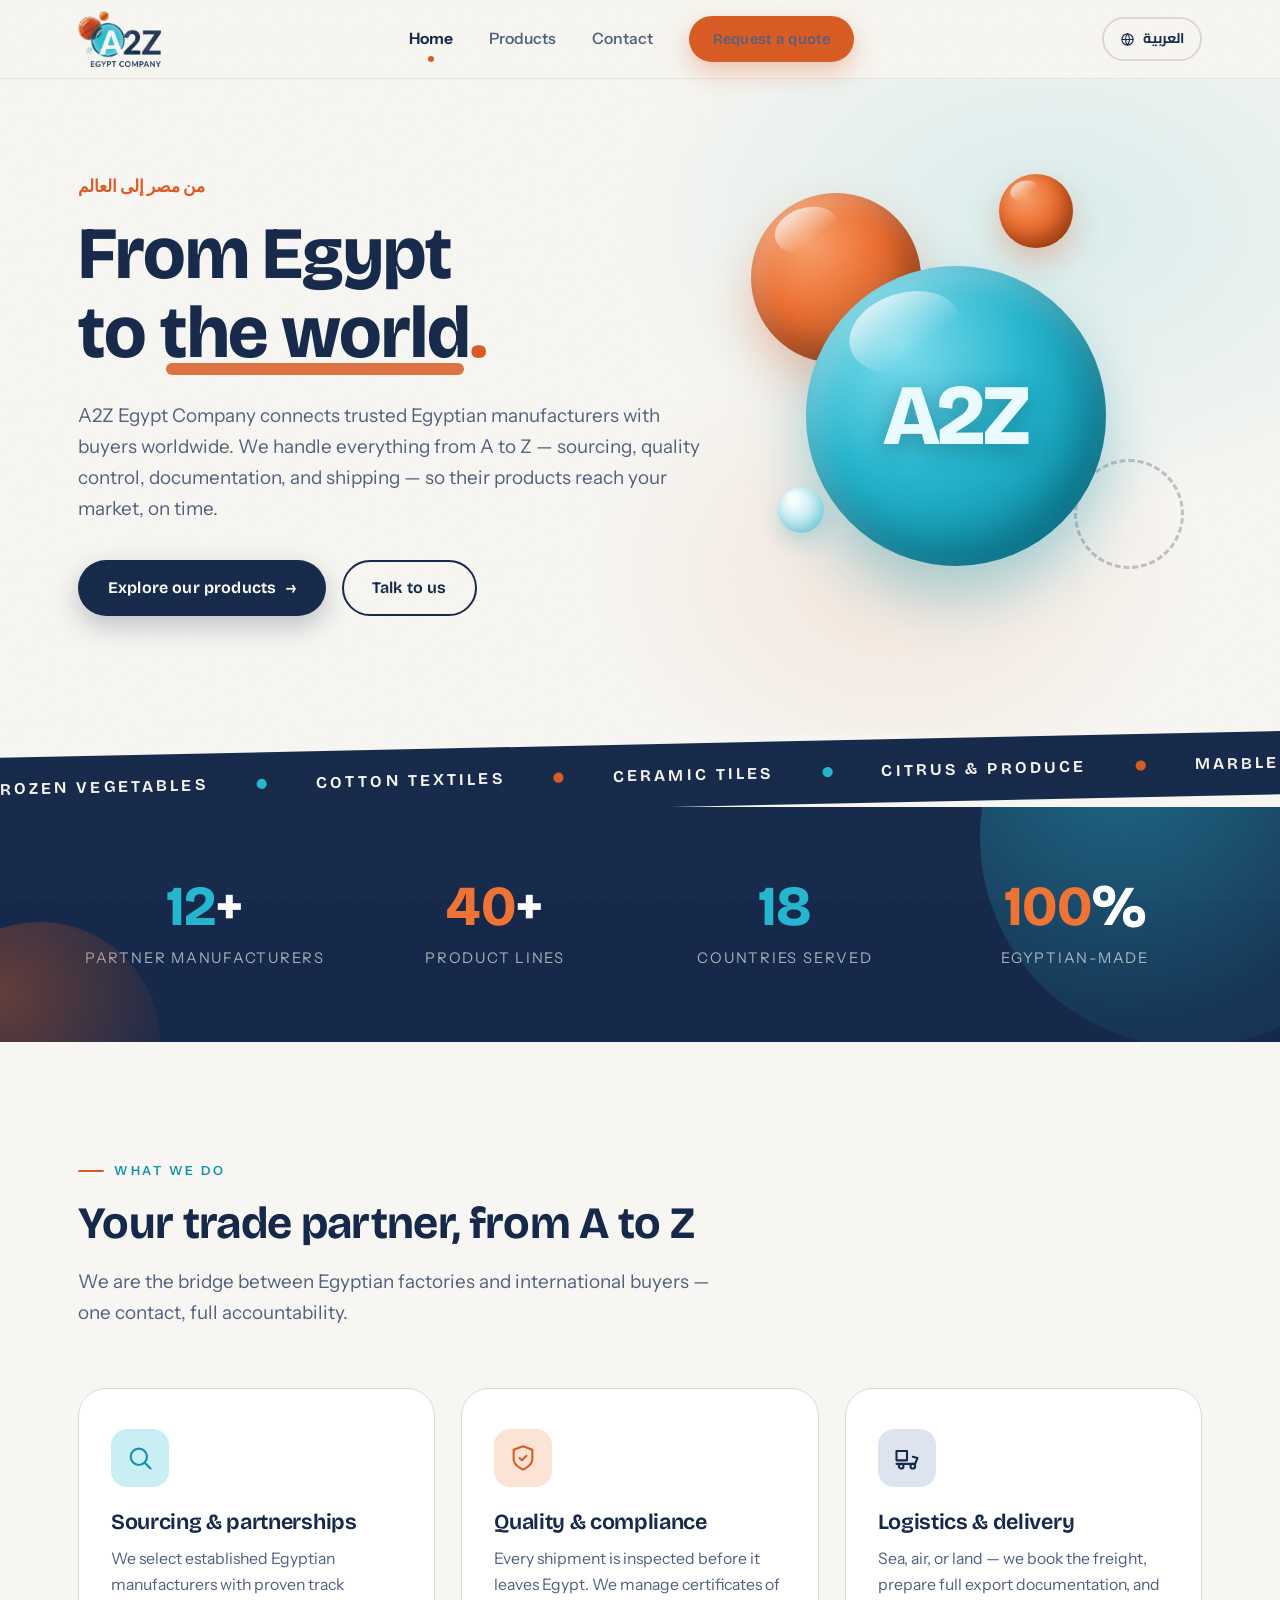
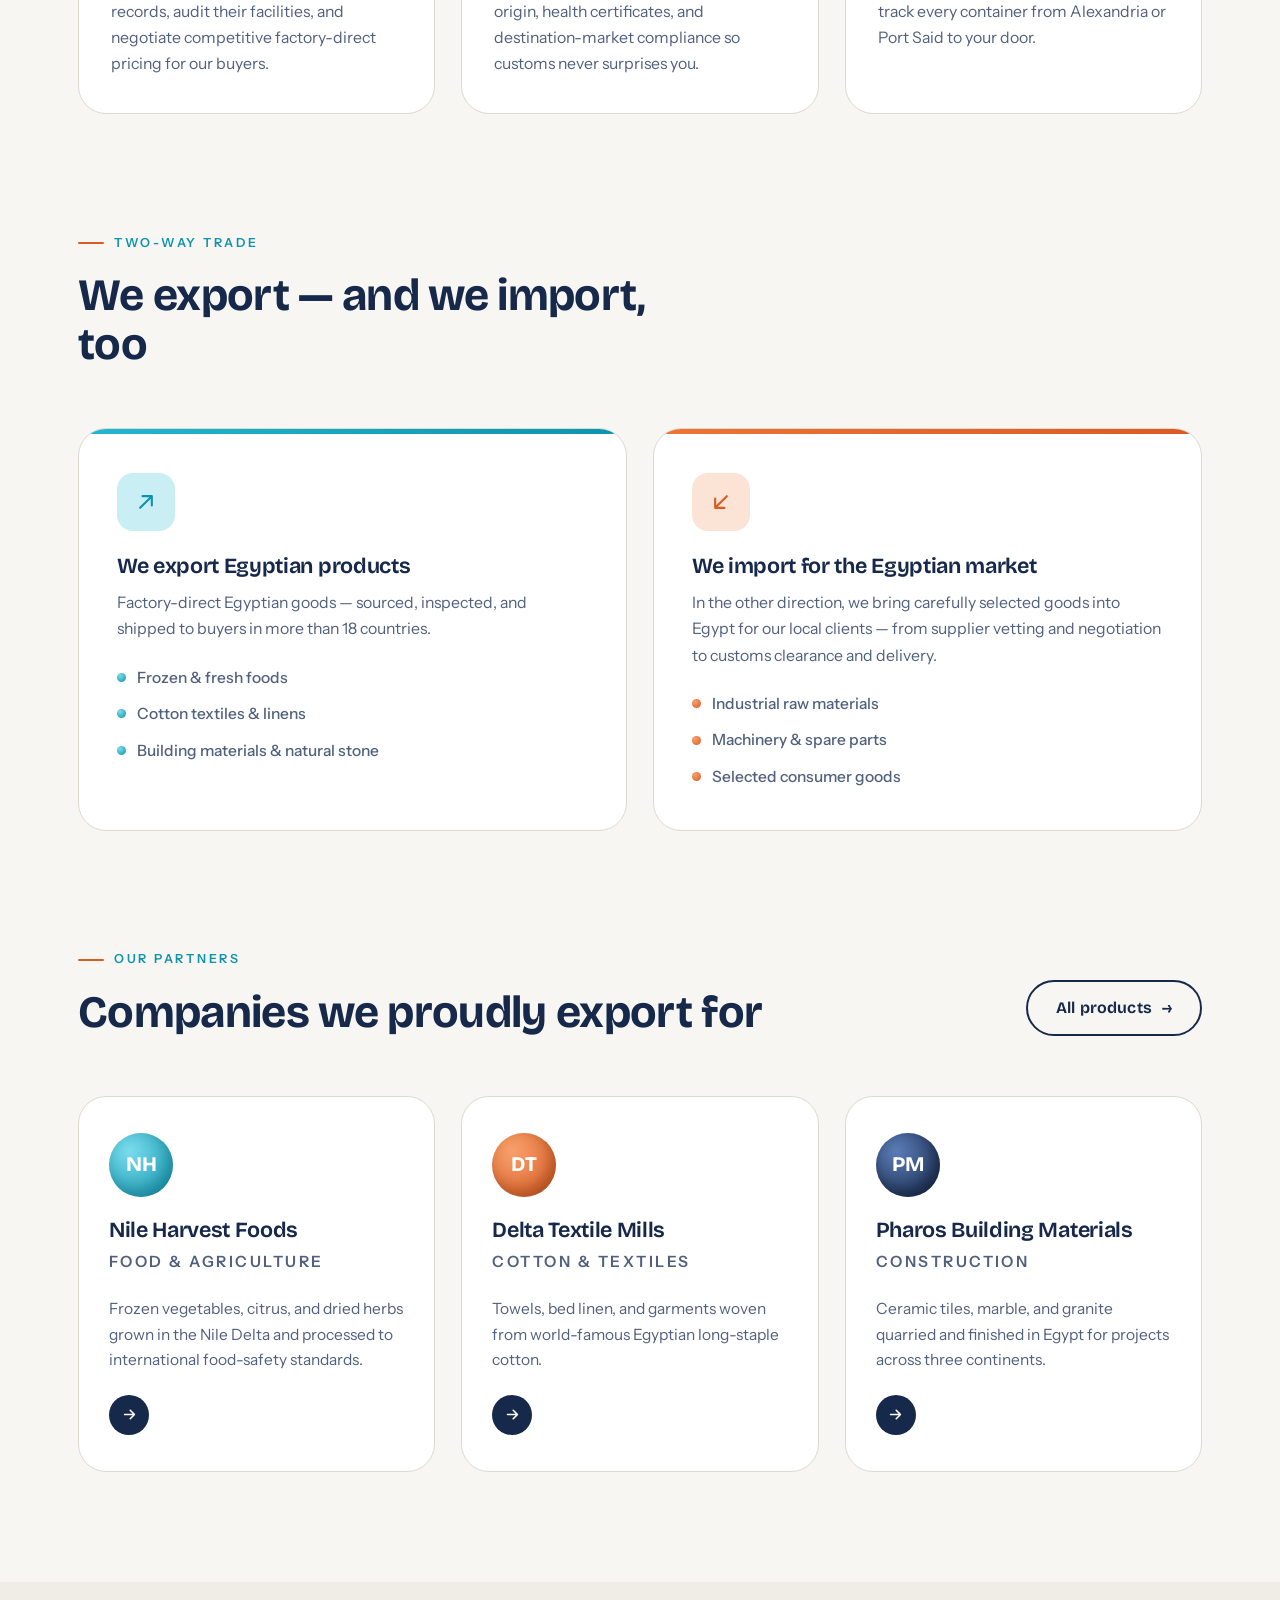
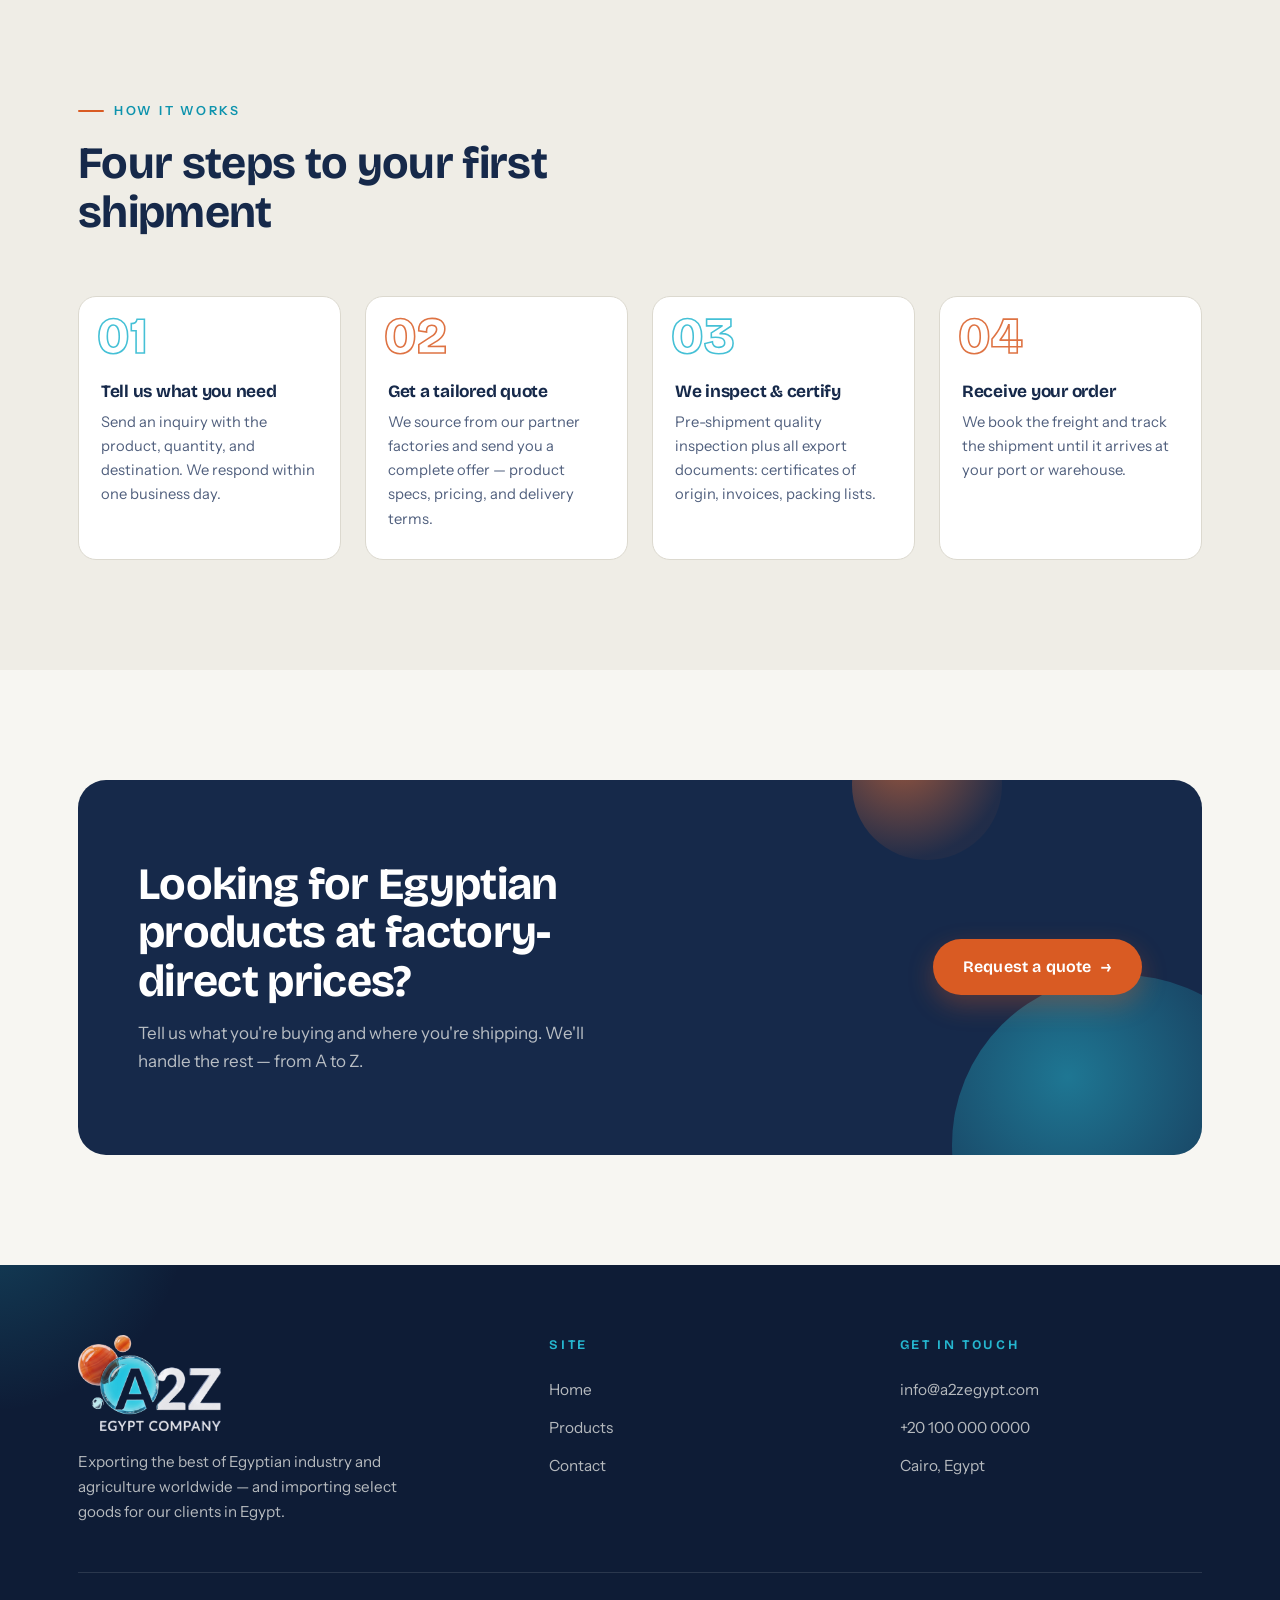
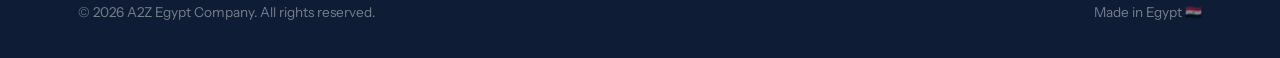
==== commit 7ffb9ab6: "Footer: real logo (light variant) + desktop-style columns on mobile - Generate assets/logo-footer.pn" ====
--- a/index.html
+++ b/index.html
@@ -265,10 +265,7 @@
       <div class="footer-grid">
         <div>
           <div class="brand">
-            <span class="brand-text">
-              <span class="brand-name">A2Z</span><br />
-              <span class="brand-sub">Egypt Company</span>
-            </span>
+            <img class="footer-logo" src="assets/logo-footer.png" alt="A2Z Egypt Company" />
           </div>
           <p class="footer-tagline" data-i18n="footer_tagline">Exporting the best of Egyptian industry and agriculture worldwide — and importing select goods for our clients in Egypt.</p>
         </div>
--- a/css/style.css
+++ b/css/style.css
@@ -41,6 +41,9 @@
 
 html { scroll-behavior: smooth; }
 
+/* anchored sections (#quote, #nile-harvest, …) must clear the sticky 78px nav */
+[id] { scroll-margin-top: 92px; }
+
 body {
   font-family: var(--font-body);
   font-size: 17px;
@@ -48,7 +51,10 @@
   color: var(--ink);
   background: var(--paper);
   -webkit-font-smoothing: antialiased;
+  /* the tilted marquee pokes ~6px past the viewport — clip it so phones
+     can't pan/rubber-band sideways (clip > hidden: no scroll box at all) */
   overflow-x: hidden;
+  overflow-x: clip;
 }
 
 img, svg { display: block; max-width: 100%; }
@@ -68,6 +74,9 @@
   opacity: 0.05;
   background-image: url("data:image/svg+xml,%3Csvg xmlns='http://www.w3.org/2000/svg' width='160' height='160'%3E%3Cfilter id='n'%3E%3CfeTurbulence type='fractalNoise' baseFrequency='0.9' numOctaves='2'/%3E%3C/filter%3E%3Crect width='160' height='160' filter='url(%23n)' opacity='0.55'/%3E%3C/svg%3E");
 }
+
+/* main wraps the tilted marquee — clip its sideways overhang at the source */
+main { overflow-x: clip; }
 
 .container {
   max-width: var(--container);
@@ -820,7 +829,7 @@
 }
 .company-logo img { width: 100%; height: 100%; object-fit: cover; border-radius: 24px; }
 
-.company-meta { flex: 1; min-width: 280px; }
+.company-meta { flex: 1; min-width: min(280px, 100%); }
 .company-meta h2 { margin-bottom: 6px; }
 .company-meta .partner-sector { margin-bottom: 14px; }
 .company-meta p { color: var(--ink-soft); max-width: 64ch; }
@@ -1005,6 +1014,7 @@
 }
 .footer .brand-text .brand-name { color: var(--white); }
 .footer .brand-text .brand-sub { color: rgba(247, 246, 242, 0.5); }
+.footer-logo { height: 96px; width: auto; }
 .footer-tagline { margin-top: 18px; max-width: 34ch; font-size: 0.95rem; }
 .footer h5 {
   font-family: var(--font-display);
@@ -1150,9 +1160,6 @@
 [dir="rtl"] a[href^="mailto"],
 [dir="rtl"] a[href^="tel"] { direction: ltr; unicode-bidi: embed; display: inline-block; }
 
-@media (max-width: 1020px) {
-  .trade-grid { grid-template-columns: 1fr; }
-}
 @media (max-width: 680px) {
   .lang-toggle { padding: 7px 13px; font-size: 0.82rem; }
 }
@@ -1186,6 +1193,7 @@
   .stats-grid { grid-template-columns: repeat(2, 1fr); gap: 44px; }
   .contact-grid { grid-template-columns: 1fr; }
   .footer-grid { grid-template-columns: 1fr 1fr; }
+  .footer-grid > div:first-child { grid-column: 1 / -1; }
 }
 
 /* the bilingual nav needs more room — collapse to hamburger early */
@@ -1214,14 +1222,82 @@
 
 @media (max-width: 680px) {
   .section { padding: 78px 0; }
-  .pillars, .partners-grid, .product-grid, .steps { grid-template-columns: 1fr; }
+  .product-grid { grid-template-columns: 1fr; }
   .form-row { grid-template-columns: 1fr; }
   .cta-band { padding: 56px 32px; }
-  .footer-grid { grid-template-columns: 1fr; }
+  /* footer keeps its desktop columns: logo row, then Site | Get in touch */
+  .footer-grid { grid-template-columns: 1fr 1fr; gap: 32px; }
+  .footer-grid > div:first-child { grid-column: 1 / -1; }
+  .footer-logo { height: 84px; }
   .hero { padding: 56px 0 80px; }
   .hero-art { height: 300px; }
   .sphere-aqua { width: 210px; height: 210px; }
   .sphere-aqua .sphere-letter { font-size: 58px; }
   .brand-logo { height: 48px; }
   .sphere-orange-lg { width: 120px; height: 120px; }
-}
+
+  /* hero buttons stay side by side */
+  .hero-actions { flex-wrap: nowrap; gap: 10px; }
+  .hero-actions .btn {
+    flex: 1 1 0;
+    justify-content: center;
+    padding: 13px 10px;
+    font-size: 0.9rem;
+  }
+  .hero-actions .arrow { display: none; }
+
+  /* "what we do" pillars 2-up (third spans the row) */
+  .pillars { gap: 14px; }
+  .pillar { padding: 26px 18px 24px; border-radius: 20px; }
+  .pillar:last-child { grid-column: 1 / -1; }
+  .pillar-icon { width: 44px; height: 44px; border-radius: 12px; margin-bottom: 16px; }
+  .pillar-icon svg { width: 22px; height: 22px; }
+  .pillar h3 { font-size: 1.02rem; }
+  .pillar p { font-size: 0.86rem; }
+
+  /* export / import cards stay side by side */
+  .trade-grid { gap: 14px; }
+  .trade-card { padding: 26px 18px 24px; border-radius: 20px; }
+  .trade-card .pillar-icon { width: 44px; height: 44px; border-radius: 12px; margin-bottom: 16px; }
+  .trade-card h3 { font-size: 1.02rem; }
+  .trade-card > p { font-size: 0.86rem; }
+  .trade-list { margin-top: 14px; gap: 8px; }
+  .trade-list li { font-size: 0.84rem; gap: 8px; }
+
+  /* partner cards become a swipeable carousel (next card peeks in) */
+  .partners-grid {
+    display: flex;
+    gap: 16px;
+    overflow-x: auto;
+    scroll-snap-type: x mandatory;
+    -webkit-overflow-scrolling: touch;
+    margin: 0 -28px;
+    padding: 4px 28px 20px;
+    scrollbar-width: none;
+  }
+  .partners-grid::-webkit-scrollbar { display: none; }
+  .partners-grid .partner-card { flex: 0 0 76%; scroll-snap-align: center; }
+
+  /* steps 2x2: 01-02 then 03-04 */
+  .steps { gap: 14px; }
+  .step { padding: 60px 16px 22px; }
+  .step::before { font-size: 2.4rem; top: 12px; left: 14px; }
+  [dir="rtl"] .step::before { left: auto; right: 14px; }
+  .step h4 { font-size: 0.98rem; }
+  .step p { font-size: 0.85rem; }
+}
+
+/* small phones — tighten gutters so text and buttons breathe */
+@media (max-width: 420px) {
+  .container { padding: 0 20px; }
+  .nav-links { padding: 16px 20px 24px; }
+  .btn { padding: 14px 24px; font-size: 0.95rem; }
+  .btn-ghost { padding: 12px 22px; }
+  .cta-band { padding: 48px 24px; }
+  .contact-form { padding: 32px 22px; }
+  .hero-actions { gap: 12px; }
+  .display { font-size: clamp(2.3rem, 11vw, 2.8rem); }
+  /* match the carousel's edge bleed to the narrower gutter */
+  .partners-grid { margin: 0 -20px; padding-left: 20px; padding-right: 20px; }
+  .hero-actions .btn { font-size: 0.85rem; padding: 12px 8px; }
+}
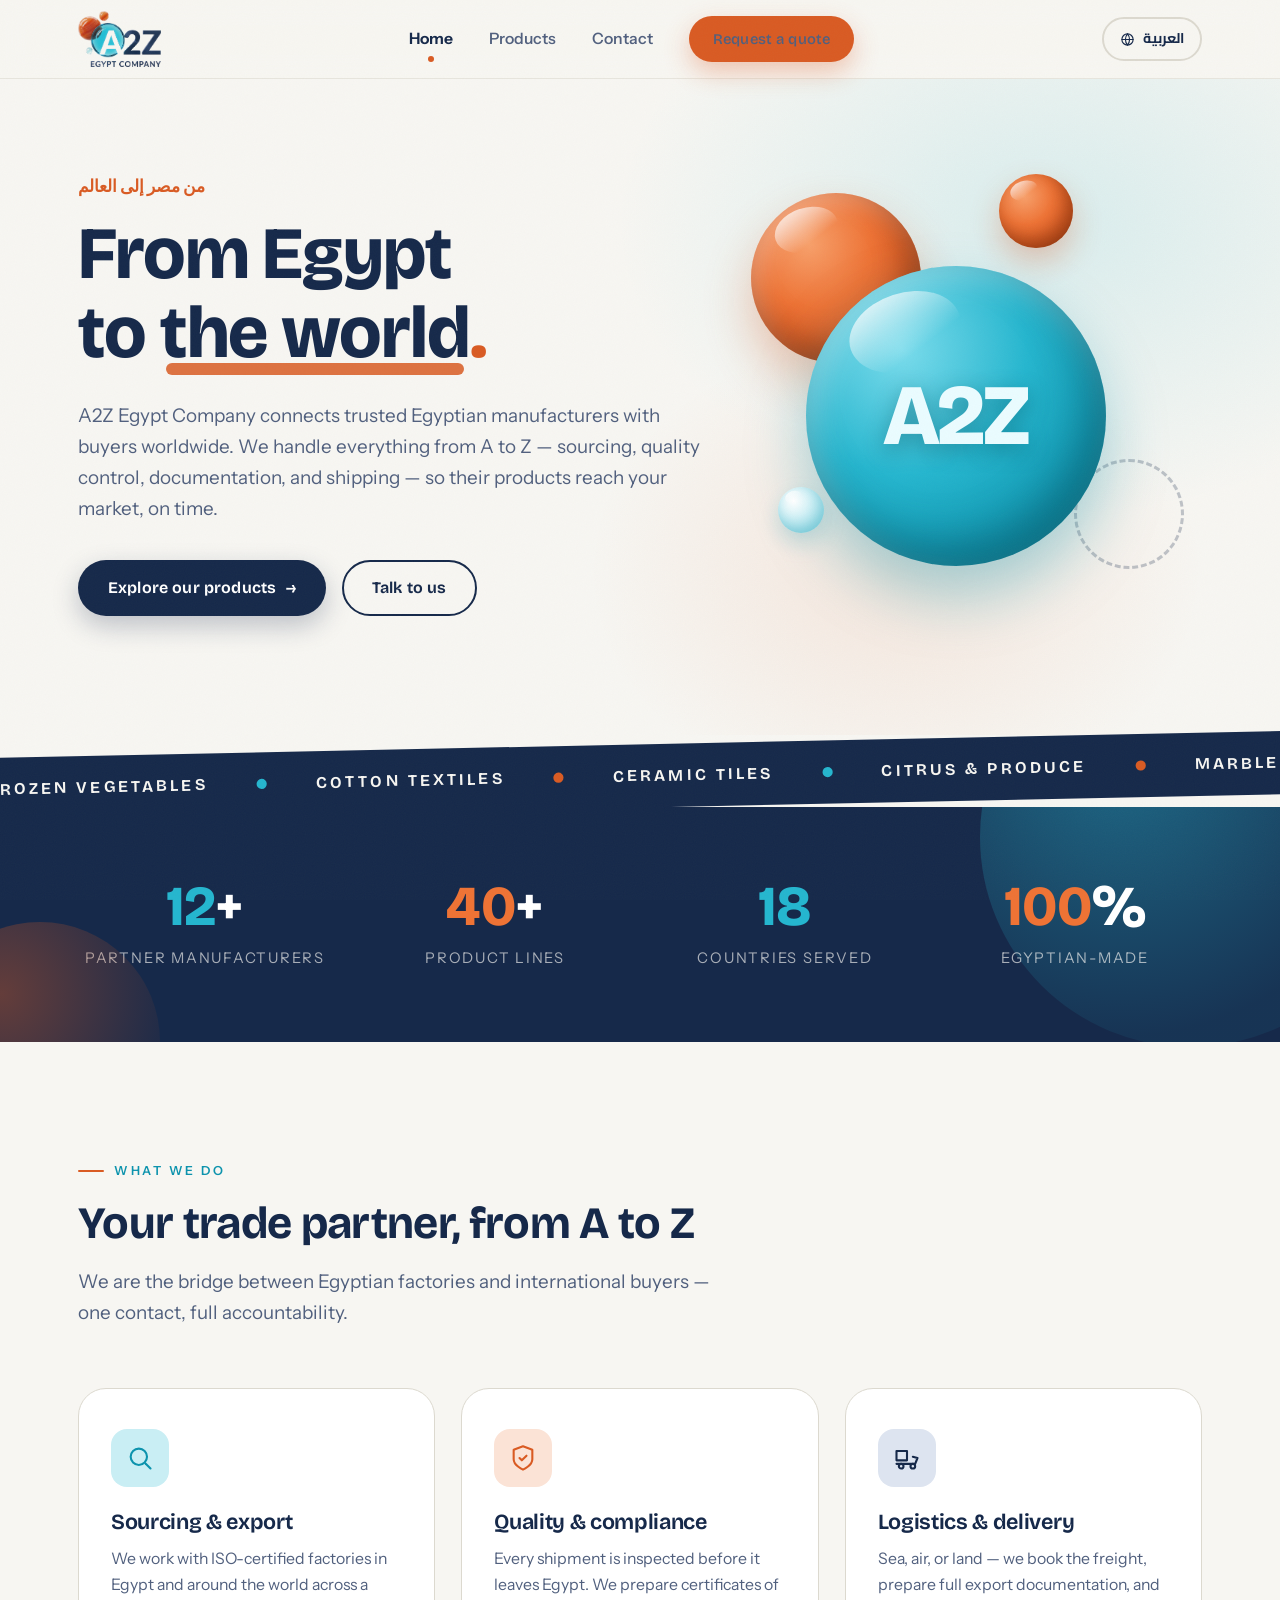
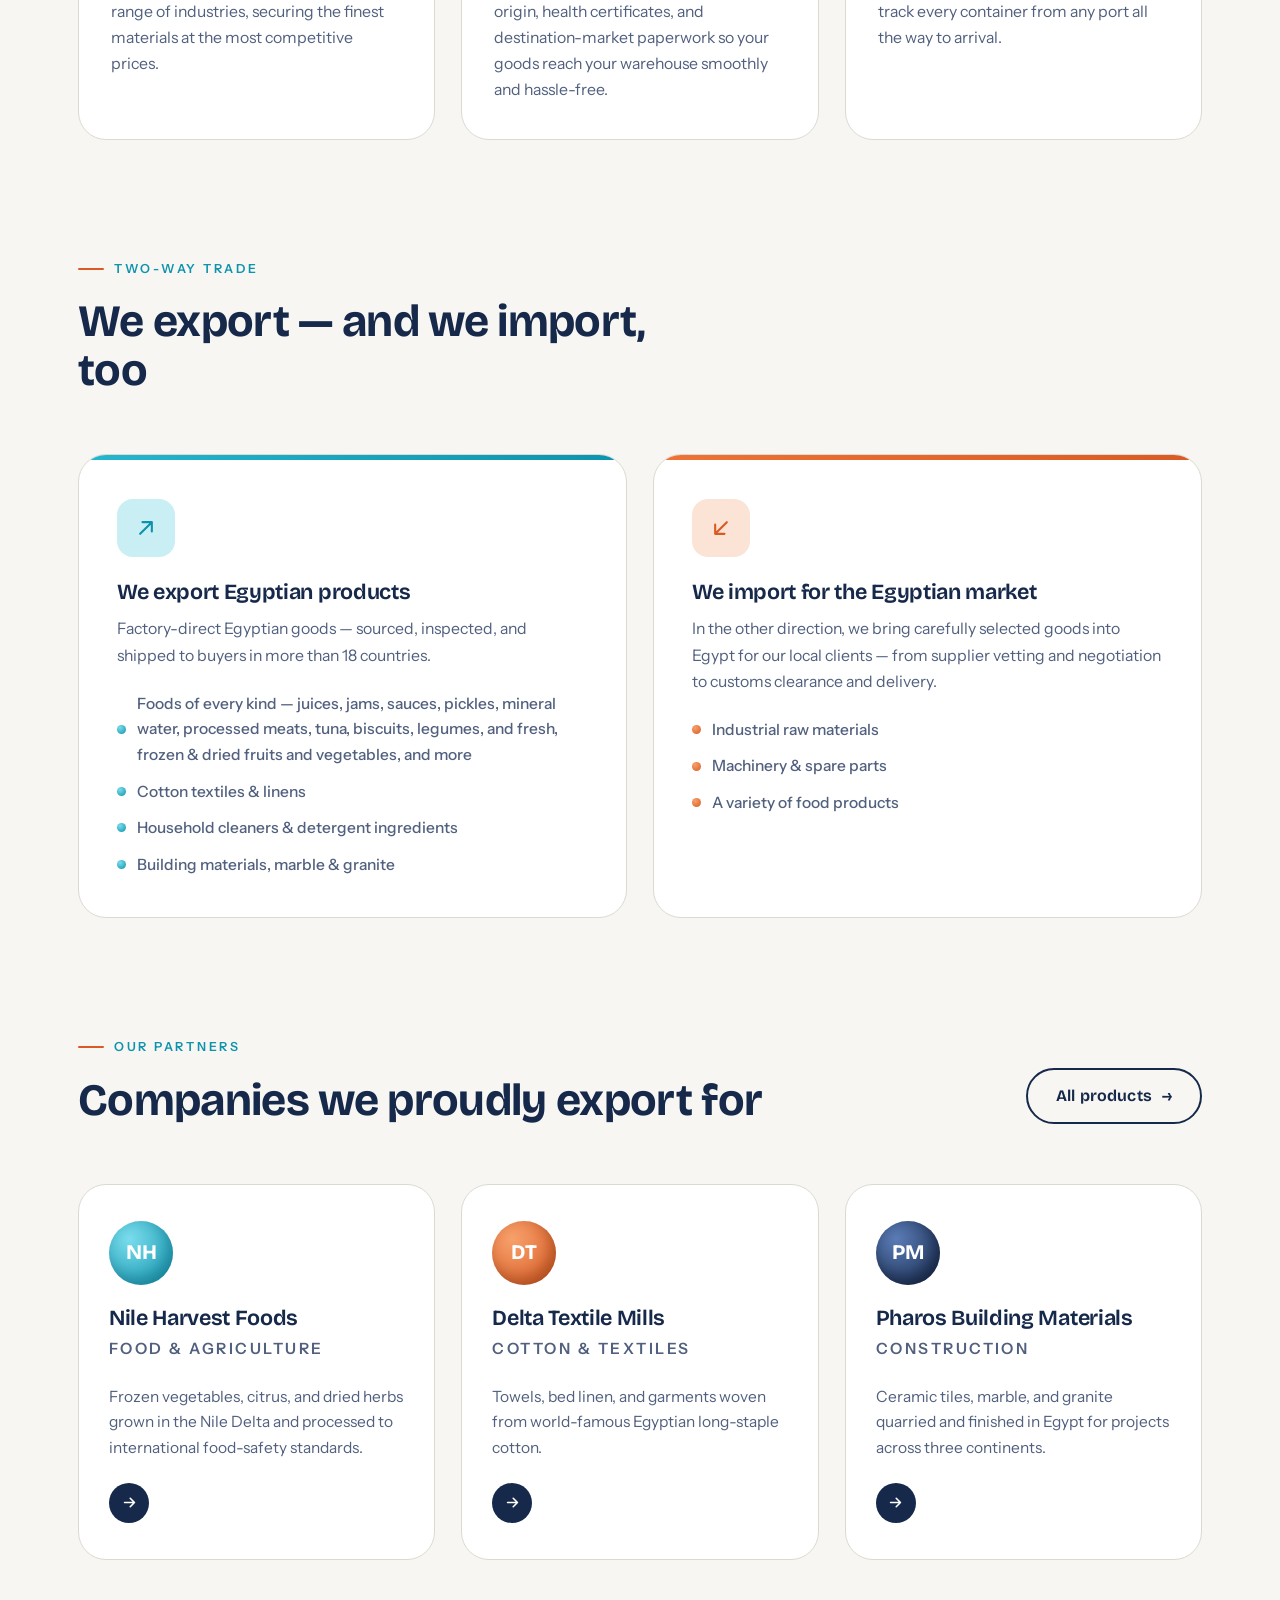
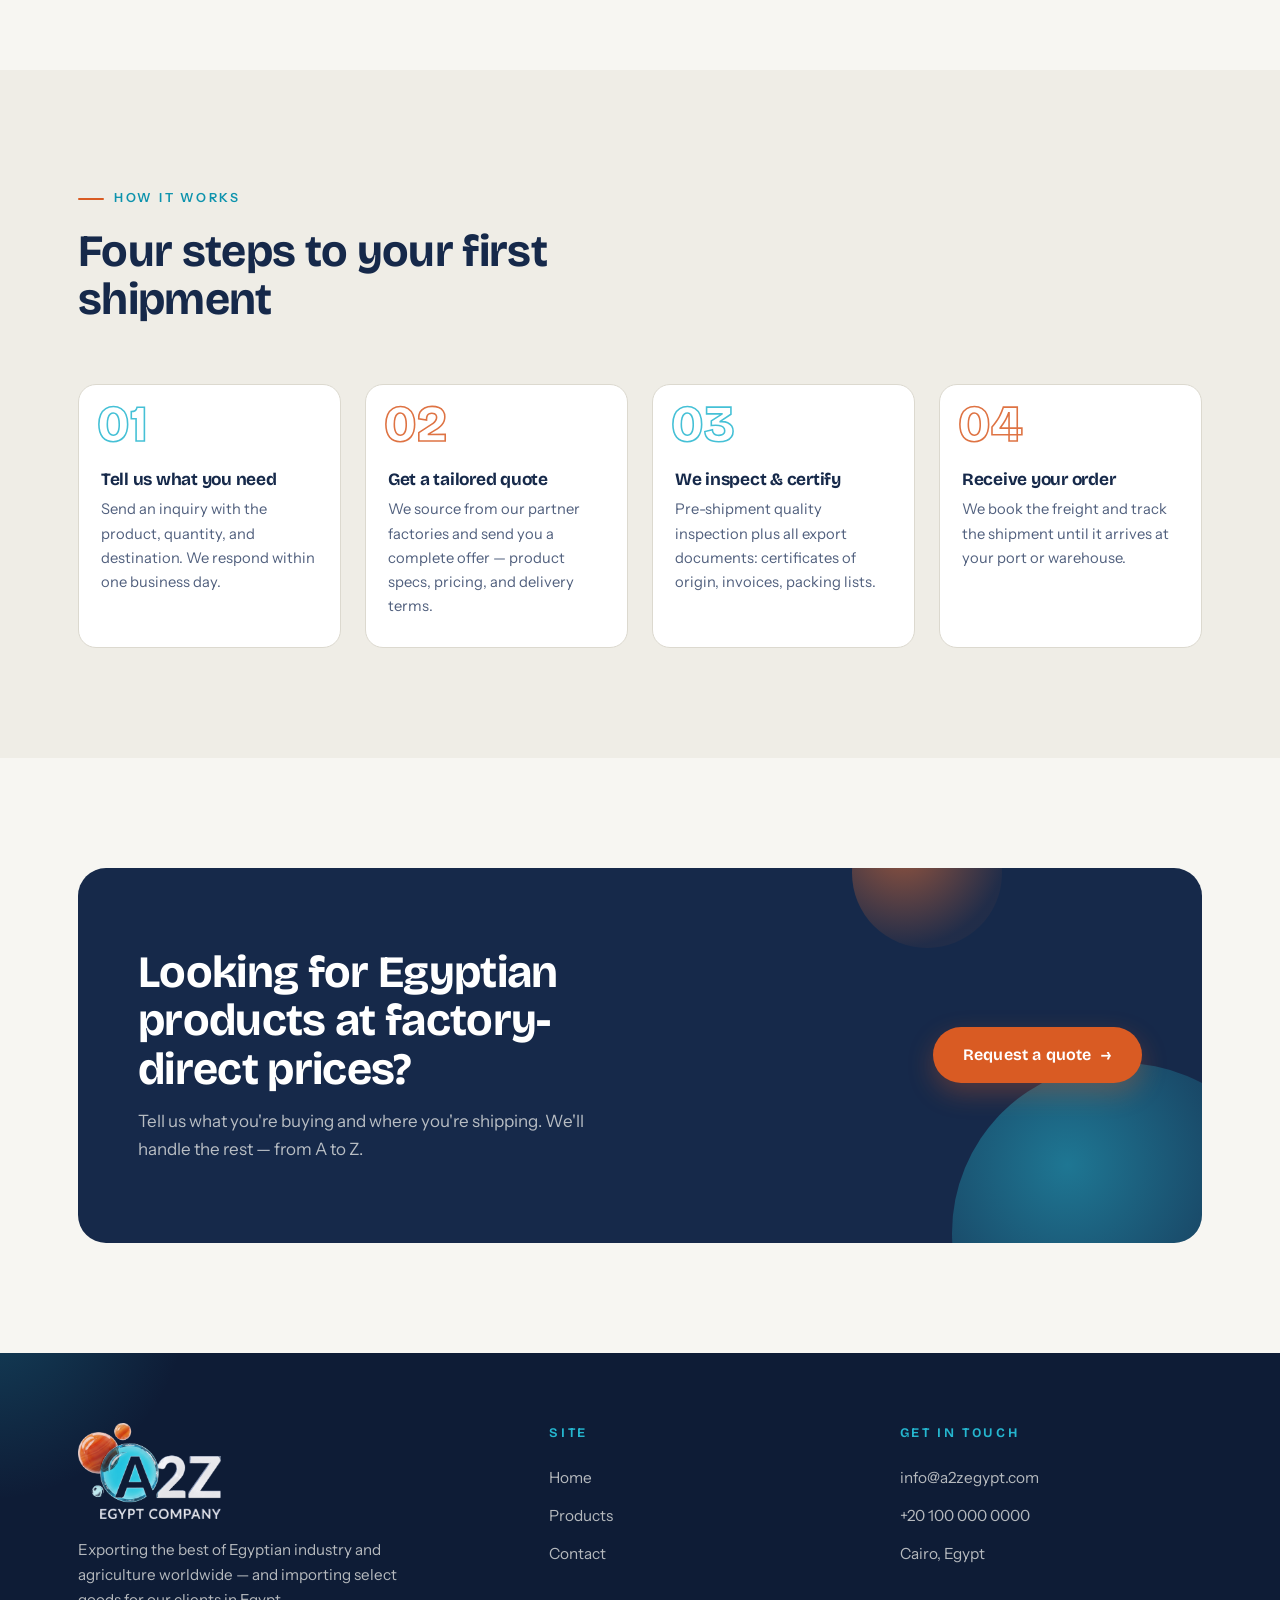
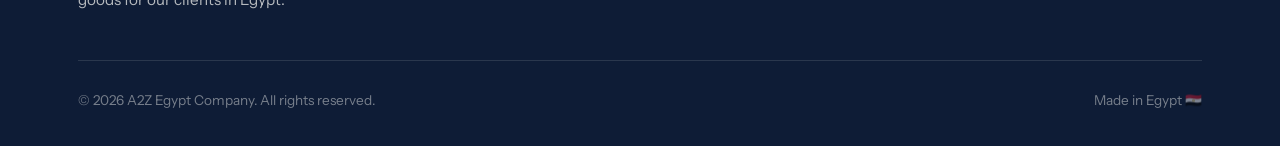
==== commit 9fcdac02: "Content update: revise pillars and trade lists (EN + AR) - Pillar 1: Sourcing and export — ISO-certi" ====
--- a/index.html
+++ b/index.html
@@ -155,9 +155,10 @@
             <h3 class="h3" data-i18n="tx_t">We export Egyptian products</h3>
             <p data-i18n="tx_d">Factory-direct Egyptian goods — sourced, inspected, and shipped to buyers in more than 18 countries.</p>
             <ul class="trade-list">
-              <li data-i18n="tx_l1">Frozen &amp; fresh foods</li>
+              <li data-i18n="tx_l1">Foods of every kind — juices, jams, sauces, pickles, mineral water, processed meats, tuna, biscuits, legumes, and fresh, frozen &amp; dried fruits and vegetables, and more</li>
               <li data-i18n="tx_l2">Cotton textiles &amp; linens</li>
-              <li data-i18n="tx_l3">Building materials &amp; natural stone</li>
+              <li data-i18n="tx_l3">Household cleaners &amp; detergent ingredients</li>
+              <li data-i18n="tx_l4">Building materials, marble &amp; granite</li>
             </ul>
           </article>
 
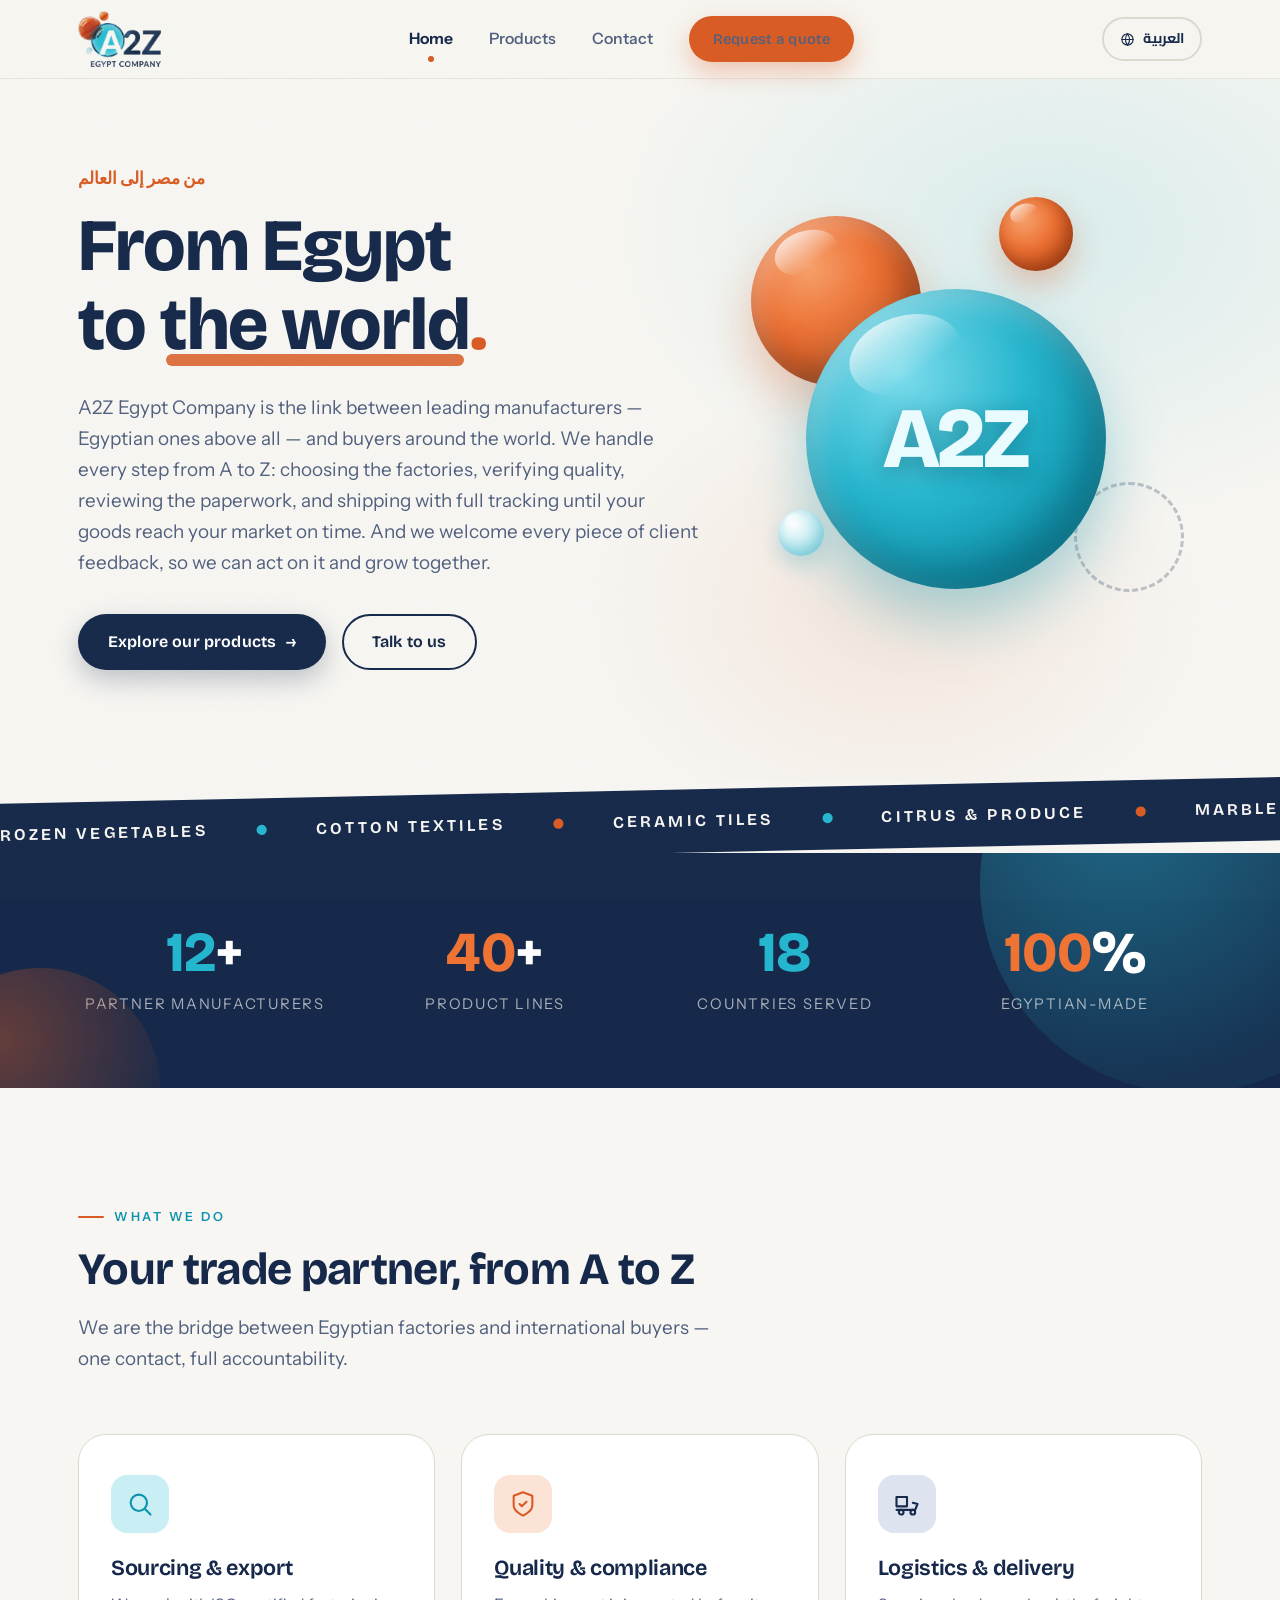
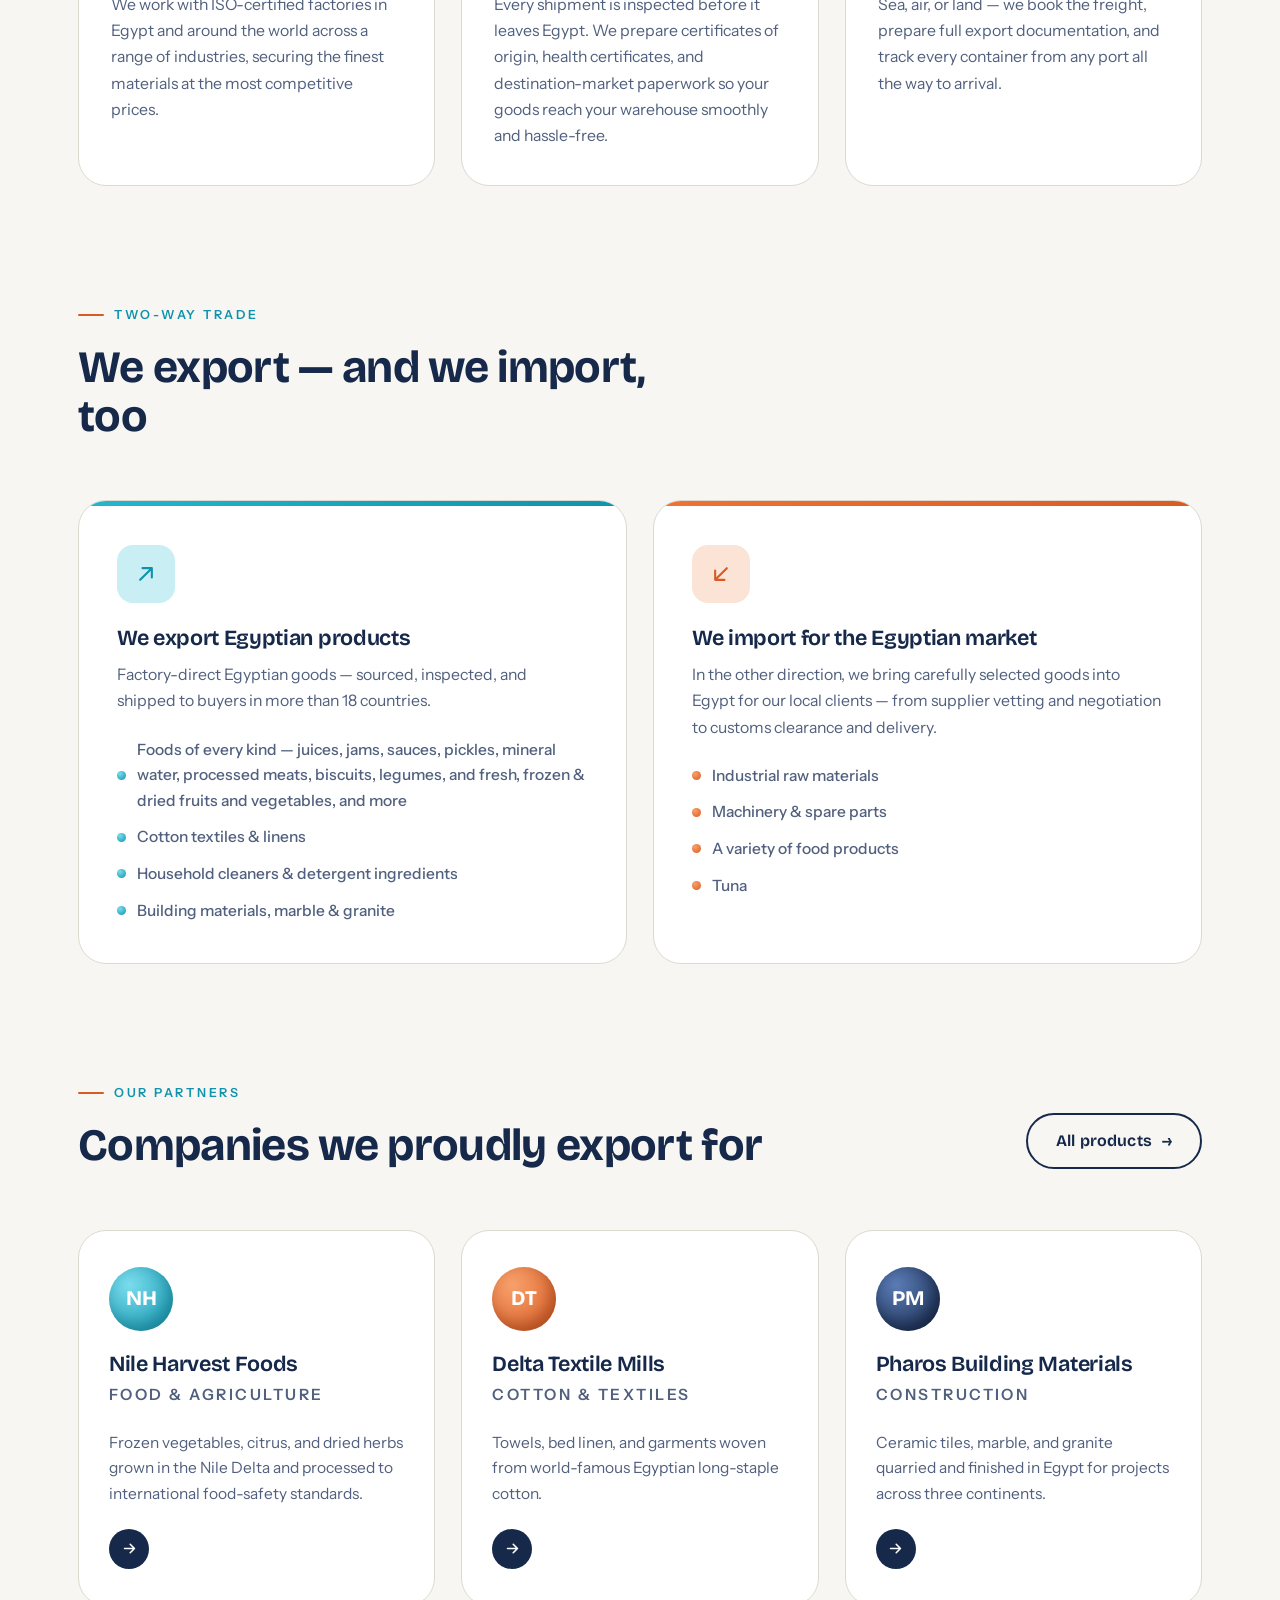
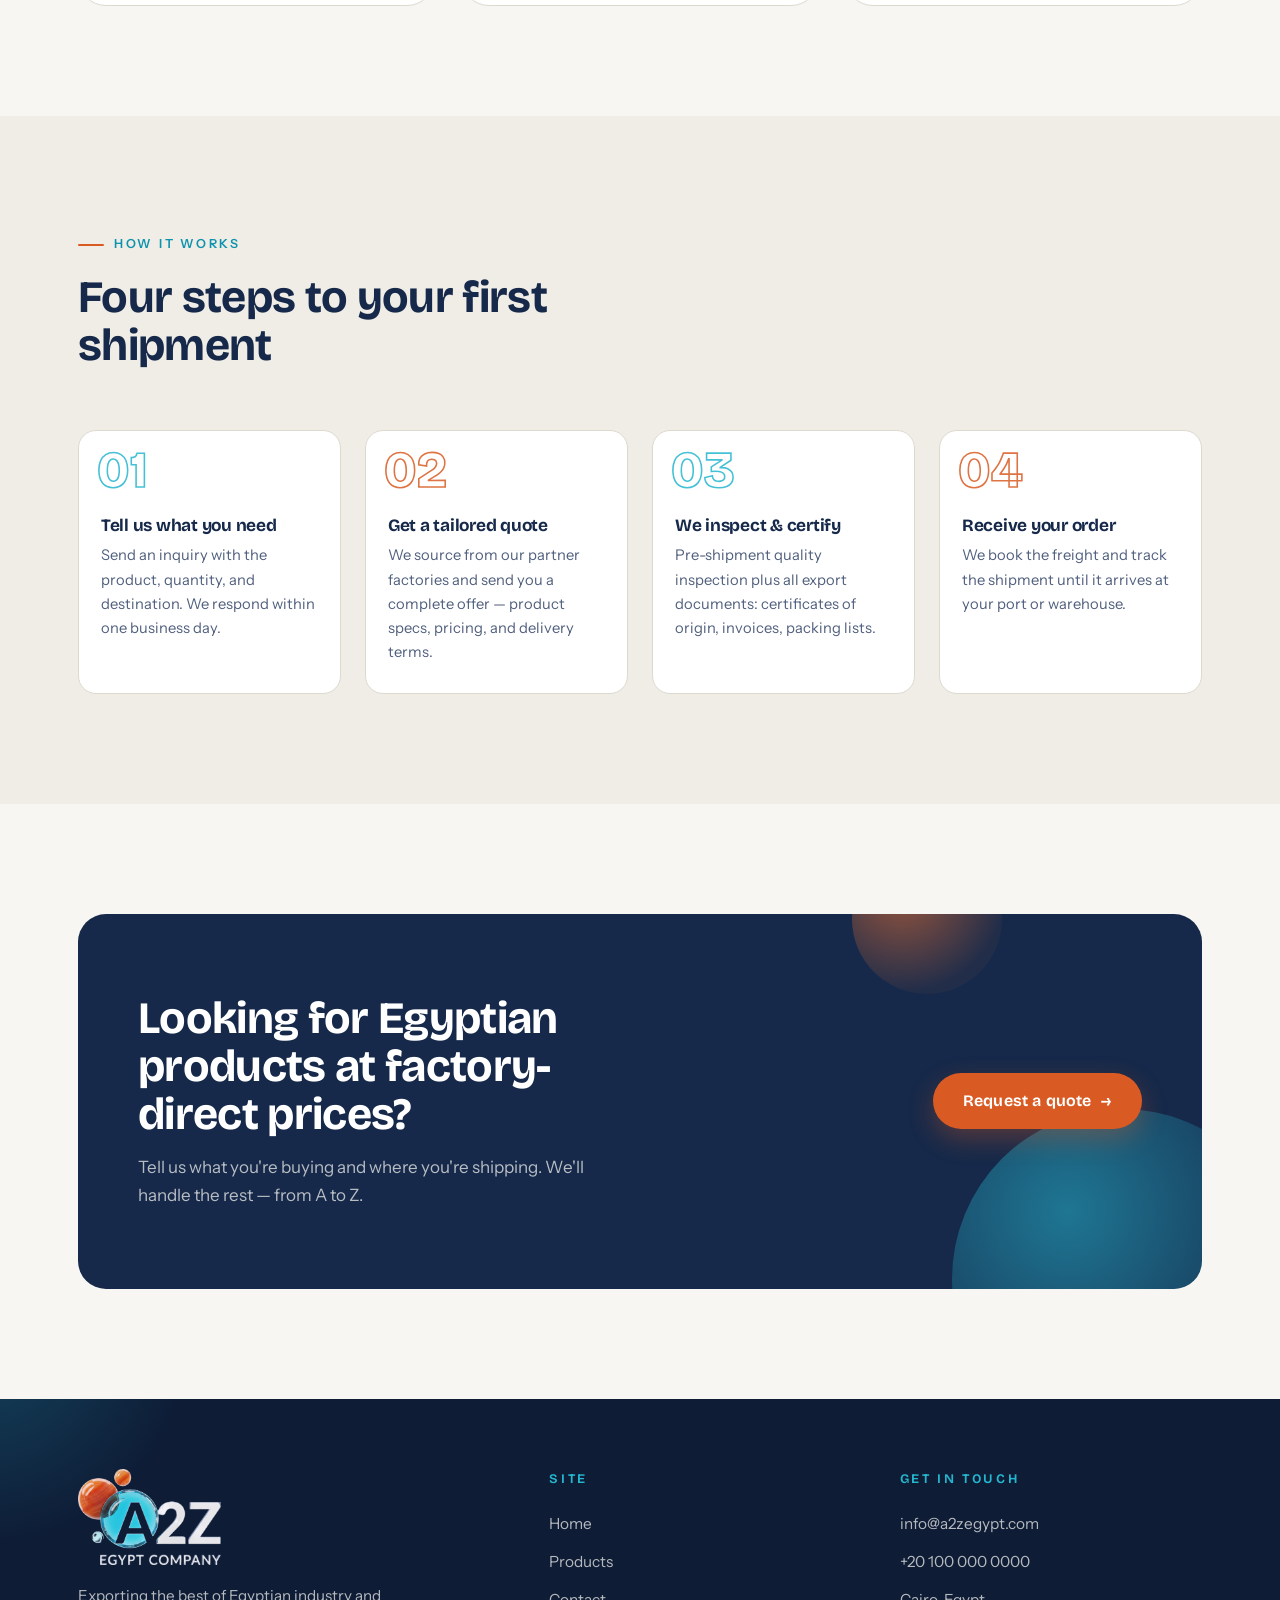
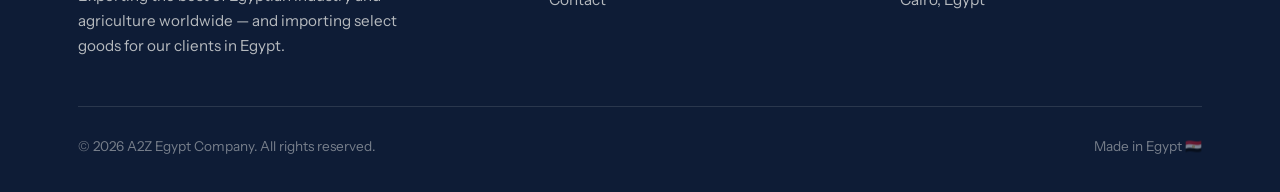
==== commit a7648d19: "Update hero copy; move tuna from exports to imports - Expanded hero headline and intro (EN + AR): le" ====
--- a/index.html
+++ b/index.html
@@ -171,7 +171,8 @@
             <ul class="trade-list">
               <li data-i18n="ti_l1">Industrial raw materials</li>
               <li data-i18n="ti_l2">Machinery &amp; spare parts</li>
-              <li data-i18n="ti_l3">Selected consumer goods</li>
+              <li data-i18n="ti_l3">A variety of food products</li>
+              <li data-i18n="ti_l4">Tuna</li>
             </ul>
           </article>
         </div>
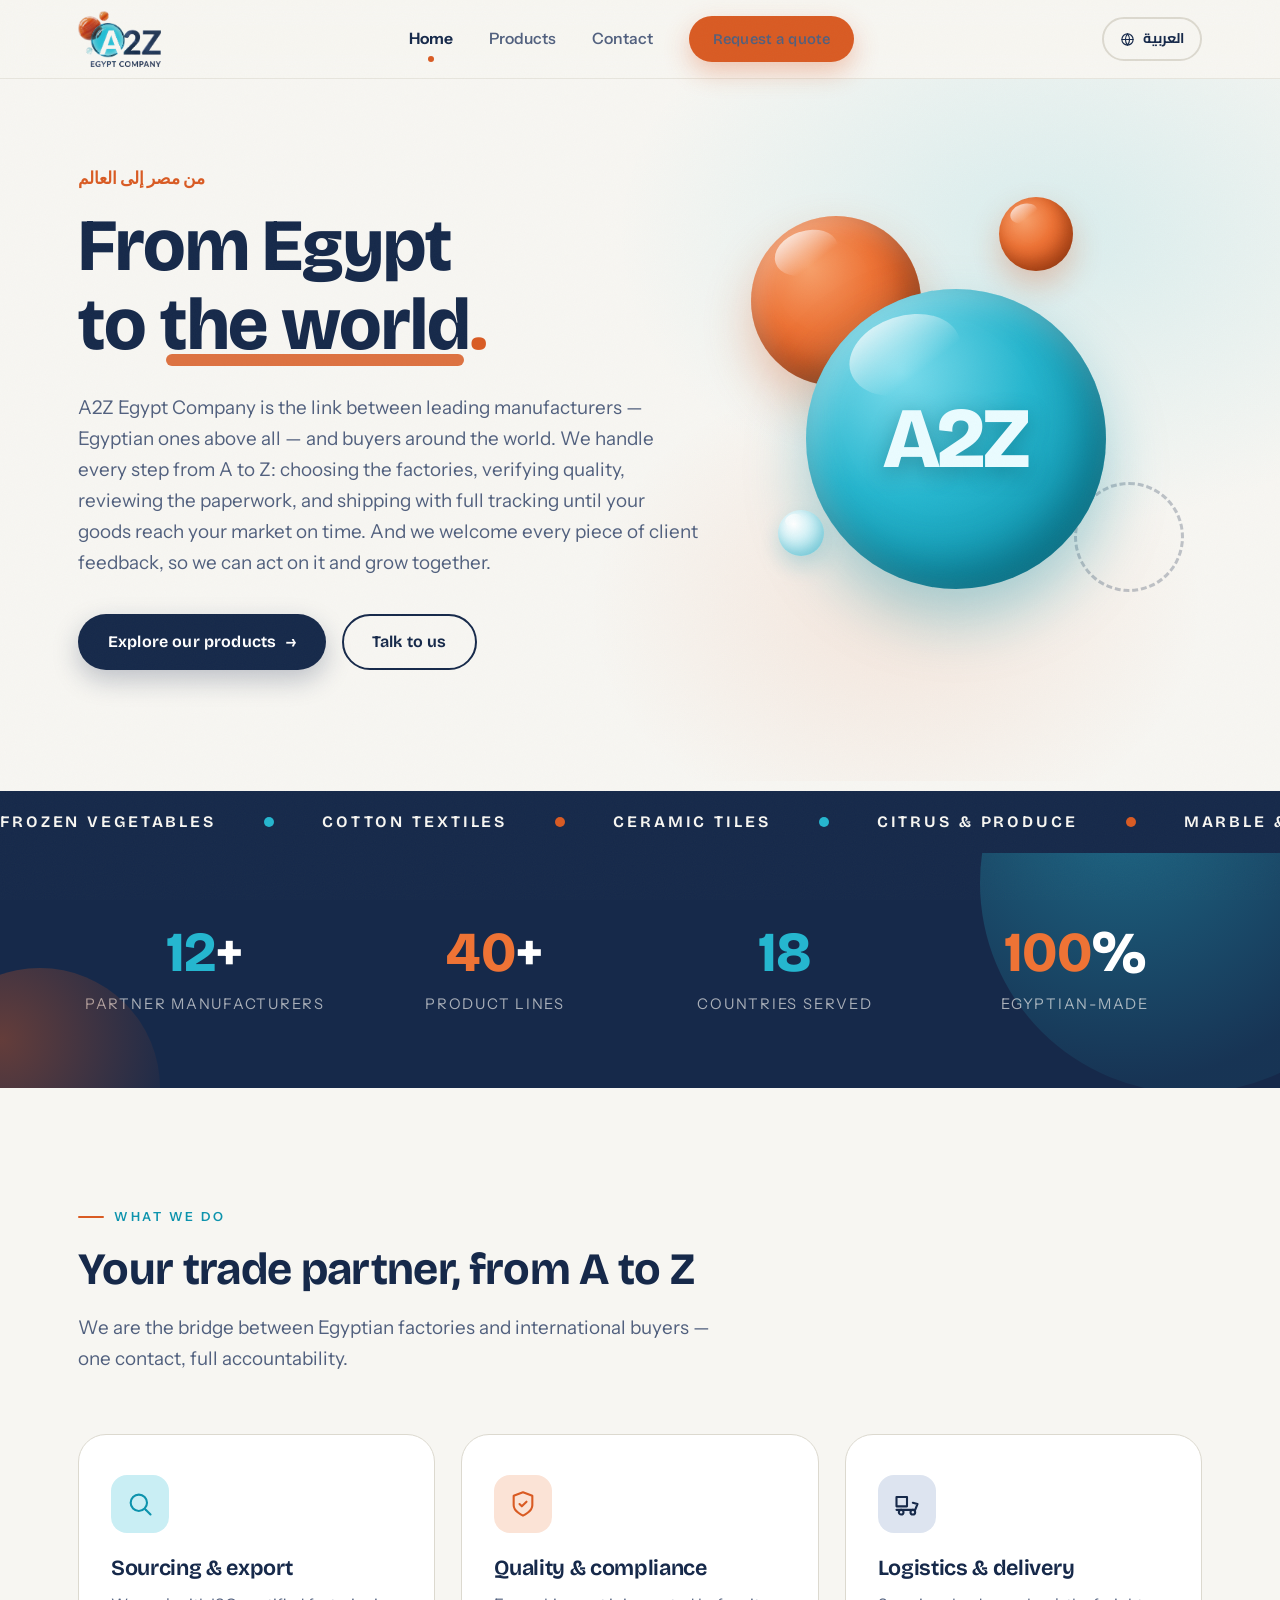
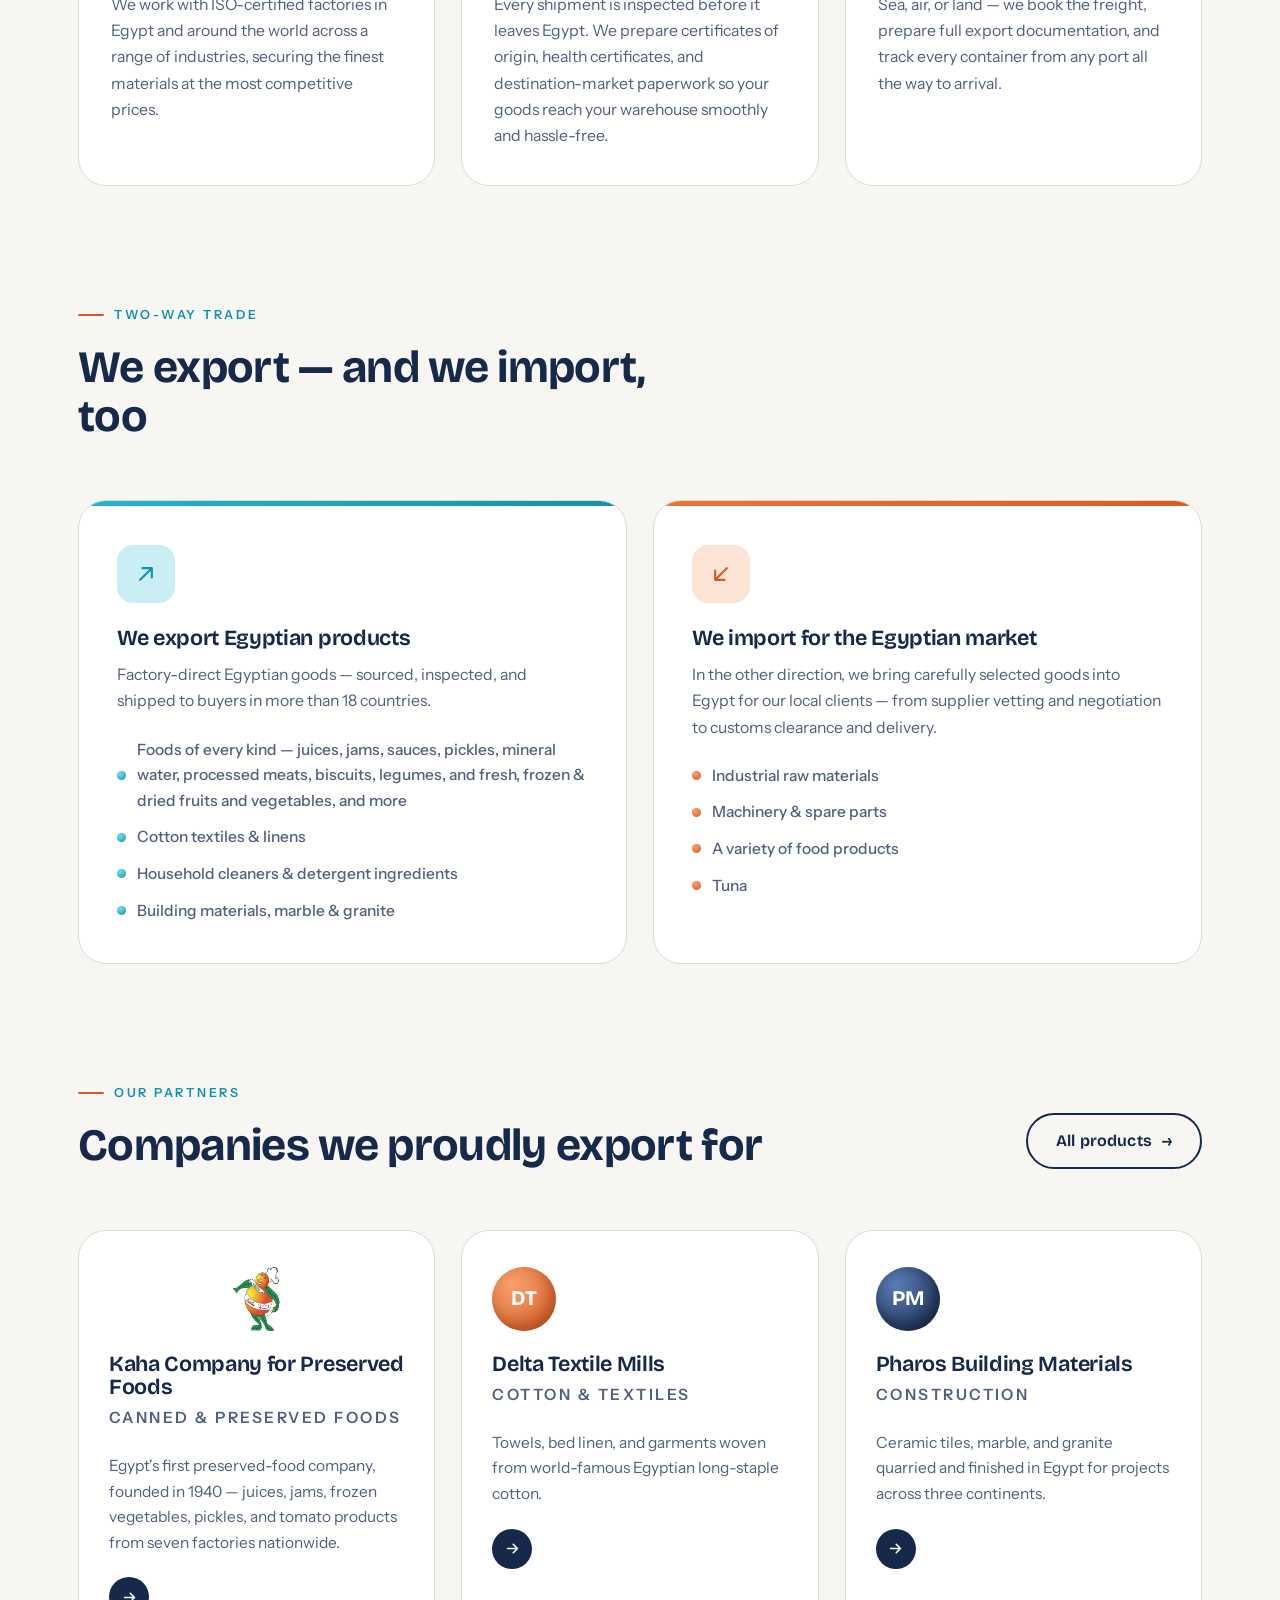
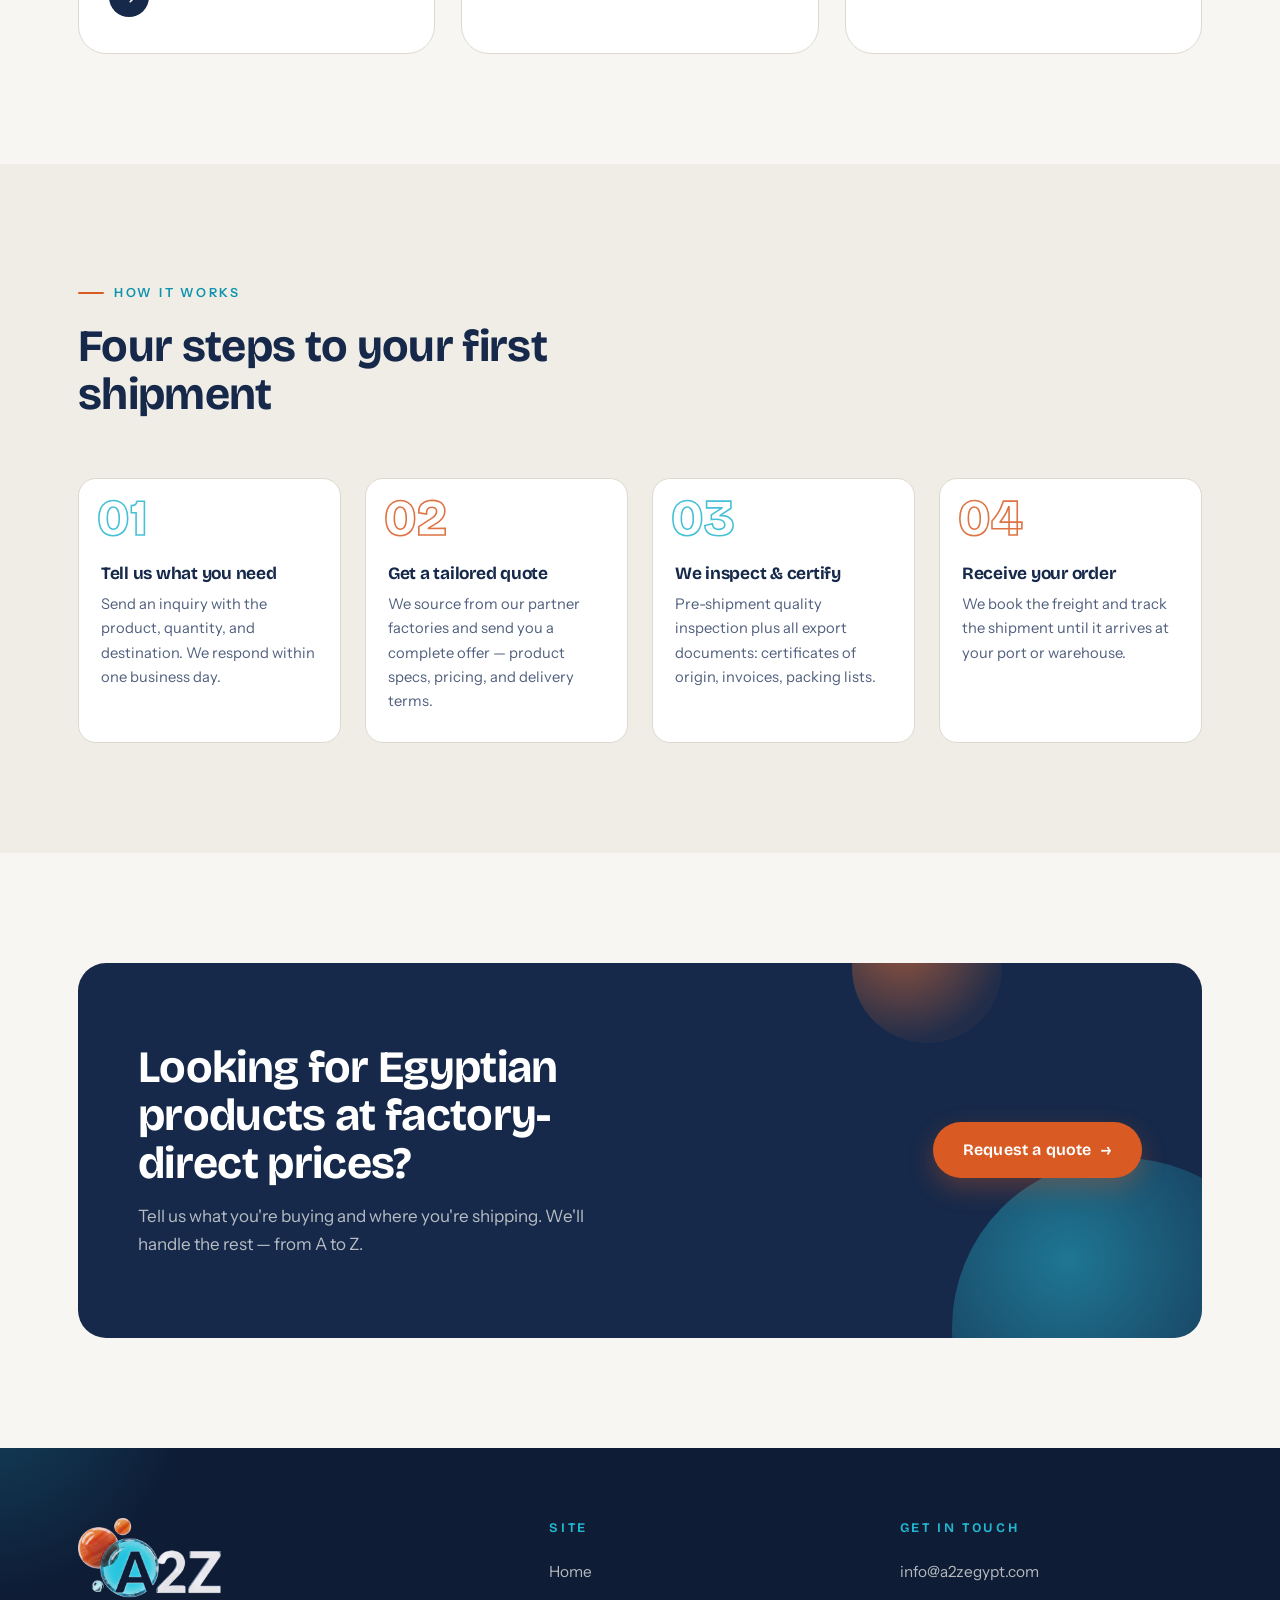
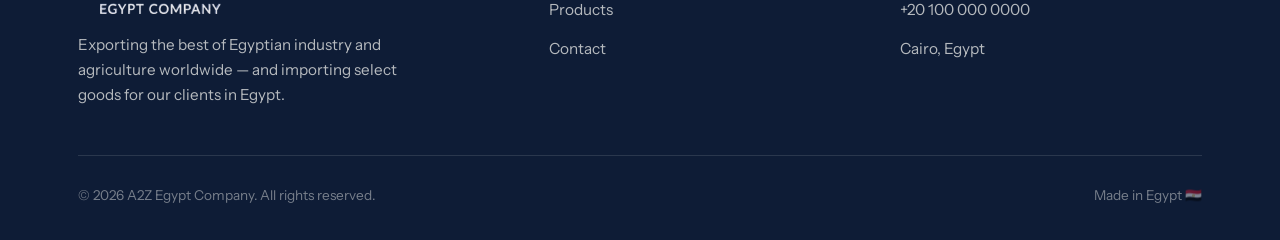
==== commit 626feb11: "Products: company cards linking to per-company detail pages - Products page is now one card per comp" ====
--- a/index.html
+++ b/index.html
@@ -191,25 +191,25 @@
         </div>
 
         <div class="partners-grid">
-          <a href="products.html#nile-harvest" class="partner-card reveal">
-            <div class="partner-logo-chip">NH</div>
-            <h3 class="h3">Nile Harvest Foods</h3>
-            <p class="partner-sector" data-i18n="pc1_sector">Food &amp; Agriculture</p>
-            <p data-i18n="pc1_d">Frozen vegetables, citrus, and dried herbs grown in the Nile Delta and processed to international food-safety standards.</p>
+          <a href="company-kaha.html" class="partner-card reveal">
+            <div class="partner-logo-chip logo-img"><img src="assets/kaha.png" alt="Kaha" /></div>
+            <h3 class="h3" data-i18n="co1_name">Kaha Company for Preserved Foods</h3>
+            <p class="partner-sector" data-i18n="pc1_sector">Canned &amp; Preserved Foods</p>
+            <p data-i18n="pc1_d">Egypt's first preserved-food company, founded in 1940 — juices, jams, frozen vegetables, pickles, and tomato products from seven factories nationwide.</p>
             <span class="partner-go" aria-hidden="true"><svg viewBox="0 0 24 24" fill="none" stroke="currentColor" stroke-width="2.2" stroke-linecap="round" stroke-linejoin="round"><path d="M5 12h14M13 6l6 6-6 6"/></svg></span>
           </a>
 
-          <a href="products.html#delta-textiles" class="partner-card reveal reveal-d1">
+          <a href="company-delta.html" class="partner-card reveal reveal-d1">
             <div class="partner-logo-chip">DT</div>
-            <h3 class="h3">Delta Textile Mills</h3>
+            <h3 class="h3" data-i18n="co2_name">Delta Textile Mills</h3>
             <p class="partner-sector" data-i18n="pc2_sector">Cotton &amp; Textiles</p>
             <p data-i18n="pc2_d">Towels, bed linen, and garments woven from world-famous Egyptian long-staple cotton.</p>
             <span class="partner-go" aria-hidden="true"><svg viewBox="0 0 24 24" fill="none" stroke="currentColor" stroke-width="2.2" stroke-linecap="round" stroke-linejoin="round"><path d="M5 12h14M13 6l6 6-6 6"/></svg></span>
           </a>
 
-          <a href="products.html#pharos-materials" class="partner-card reveal reveal-d2">
+          <a href="company-pharos.html" class="partner-card reveal reveal-d2">
             <div class="partner-logo-chip">PM</div>
-            <h3 class="h3">Pharos Building Materials</h3>
+            <h3 class="h3" data-i18n="co3_name">Pharos Building Materials</h3>
             <p class="partner-sector" data-i18n="pc3_sector">Construction</p>
             <p data-i18n="pc3_d">Ceramic tiles, marble, and granite quarried and finished in Egypt for projects across three continents.</p>
             <span class="partner-go" aria-hidden="true"><svg viewBox="0 0 24 24" fill="none" stroke="currentColor" stroke-width="2.2" stroke-linecap="round" stroke-linejoin="round"><path d="M5 12h14M13 6l6 6-6 6"/></svg></span>
--- a/css/style.css
+++ b/css/style.css
@@ -474,7 +474,6 @@
   background: var(--navy);
   overflow: hidden;
   padding: 18px 0;
-  transform: rotate(-1.2deg) scale(1.02);
   margin: 10px 0 0;
 }
 .marquee-track {
@@ -711,6 +710,14 @@
   background: radial-gradient(circle at 32% 28%, #5a7bb5, var(--navy));
   box-shadow: inset -5px -7px 14px rgba(8, 16, 36, 0.45);
 }
+/* real logo image inside a chip (overrides the gradient) */
+.partner-logo-chip.logo-img {
+  background: none;
+  box-shadow: none;
+  width: auto;
+  min-width: 64px;
+}
+.partner-logo-chip.logo-img img { height: 64px; width: auto; }
 
 .partner-card h3 { margin-bottom: 6px; }
 .partner-sector {
@@ -791,6 +798,167 @@
 }
 .page-hero .display { max-width: 16ch; }
 .page-hero .lede { margin-top: 22px; }
+
+/* ---------- Company cards (products listing) ---------- */
+.company-cards {
+  display: grid;
+  grid-template-columns: repeat(3, 1fr);
+  gap: 26px;
+}
+.company-card {
+  display: flex;
+  flex-direction: column;
+  background: var(--white);
+  border: 1px solid var(--line);
+  border-radius: var(--radius-lg);
+  padding: 34px 30px 30px;
+  transition: transform 0.35s var(--ease-out), box-shadow 0.35s var(--ease-out);
+}
+.company-card:hover {
+  transform: translateY(-8px);
+  box-shadow: var(--shadow-lift);
+}
+.company-card-logo {
+  height: 132px;
+  display: grid;
+  place-items: center;
+  margin-bottom: 22px;
+}
+.company-card-logo img { max-height: 132px; width: auto; }
+.company-card-logo .logo-chip {
+  width: 96px;
+  height: 96px;
+  border-radius: 26px;
+  display: grid;
+  place-items: center;
+  font-family: var(--font-display);
+  font-weight: 800;
+  font-size: 1.8rem;
+  color: var(--white);
+  background: radial-gradient(circle at 32% 28%, #7adcec, var(--aqua-deep));
+  box-shadow: inset -6px -9px 18px rgba(8, 80, 96, 0.35);
+}
+.logo-chip.tone-orange {
+  background: radial-gradient(circle at 32% 28%, #f7a06b, var(--orange));
+  box-shadow: inset -6px -9px 18px rgba(110, 40, 8, 0.4);
+}
+.logo-chip.tone-navy {
+  background: radial-gradient(circle at 32% 28%, #5a7bb5, var(--navy));
+  box-shadow: inset -6px -9px 18px rgba(8, 16, 36, 0.45);
+}
+.company-card h3 { margin-bottom: 6px; }
+.company-card-desc { color: var(--ink-soft); font-size: 0.97rem; flex: 1; margin-bottom: 22px; }
+.card-cta-link {
+  font-family: var(--font-display);
+  font-weight: 650;
+  font-size: 0.96rem;
+  color: var(--navy);
+  display: inline-flex;
+  align-items: center;
+  gap: 8px;
+}
+.company-card:hover .card-cta-link { color: var(--orange); }
+.company-card:hover .card-cta-link .arrow { transform: translateX(5px); }
+[dir="rtl"] .card-cta-link .arrow { transform: scaleX(-1); }
+[dir="rtl"] .company-card:hover .card-cta-link .arrow { transform: scaleX(-1) translateX(5px); }
+
+/* ---------- Company detail page ---------- */
+.back-link {
+  display: inline-flex;
+  align-items: center;
+  gap: 8px;
+  font-weight: 600;
+  font-size: 0.95rem;
+  color: var(--ink-soft);
+  margin-bottom: 30px;
+  transition: color 0.2s, transform 0.25s var(--ease-out);
+}
+.back-link:hover { color: var(--navy); }
+.back-link:hover .arrow-back { transform: translateX(-4px); }
+.arrow-back { transition: transform 0.25s var(--ease-out); display: inline-block; }
+[dir="rtl"] .arrow-back { transform: scaleX(-1); }
+[dir="rtl"] .back-link:hover .arrow-back { transform: scaleX(-1) translateX(-4px); }
+
+.detail-head {
+  display: flex;
+  align-items: center;
+  gap: 34px;
+  flex-wrap: wrap;
+}
+.detail-logo {
+  flex-shrink: 0;
+  display: grid;
+  place-items: center;
+}
+.detail-logo img { height: 170px; width: auto; }
+.detail-logo.chip {
+  width: 110px;
+  height: 110px;
+  border-radius: 28px;
+  font-family: var(--font-display);
+  font-weight: 800;
+  font-size: 2.2rem;
+  color: var(--white);
+  background: radial-gradient(circle at 32% 28%, #7adcec, var(--aqua-deep));
+  box-shadow: var(--shadow-soft), inset -6px -9px 18px rgba(8, 80, 96, 0.35);
+}
+.detail-logo.chip.tone-orange { background: radial-gradient(circle at 32% 28%, #f7a06b, var(--orange)); box-shadow: var(--shadow-soft), inset -6px -9px 18px rgba(110, 40, 8, 0.4); }
+.detail-logo.chip.tone-navy { background: radial-gradient(circle at 32% 28%, #5a7bb5, var(--navy)); box-shadow: var(--shadow-soft), inset -6px -9px 18px rgba(8, 16, 36, 0.45); }
+.detail-meta { flex: 1; min-width: min(300px, 100%); }
+.detail-meta h1 { margin-bottom: 6px; }
+.detail-meta .partner-sector { margin-bottom: 16px; }
+.detail-intro { color: var(--ink-soft); font-size: 1.05rem; max-width: 70ch; }
+
+.fact-row {
+  display: grid;
+  grid-template-columns: repeat(4, auto);
+  justify-content: start;
+  gap: 18px;
+  margin-top: 38px;
+}
+.fact {
+  background: var(--white);
+  border: 1px solid var(--line);
+  border-radius: var(--radius);
+  padding: 16px 26px;
+  text-align: center;
+  box-shadow: var(--shadow-soft);
+}
+.fact-v {
+  display: block;
+  font-family: var(--font-display);
+  font-weight: 750;
+  font-size: 1.7rem;
+  color: var(--navy);
+  line-height: 1;
+}
+.fact-l {
+  display: block;
+  margin-top: 6px;
+  font-size: 0.78rem;
+  letter-spacing: 0.1em;
+  text-transform: uppercase;
+  color: var(--ink-soft);
+}
+
+.export-note {
+  margin-top: 40px;
+  padding: 26px 30px;
+  background: var(--paper-warm);
+  border-radius: var(--radius);
+  border-left: 4px solid var(--aqua);
+}
+[dir="rtl"] .export-note { border-left: none; border-right: 4px solid var(--aqua); }
+.export-label {
+  display: block;
+  font-size: 0.76rem;
+  font-weight: 650;
+  letter-spacing: 0.16em;
+  text-transform: uppercase;
+  color: var(--aqua-deep);
+  margin-bottom: 8px;
+}
+.export-note p { color: var(--ink); font-size: 1rem; }
 
 .company-section {
   padding: 80px 0;
@@ -1189,6 +1357,7 @@
   .hero-grid { grid-template-columns: 1fr; }
   .hero-art { height: 380px; max-width: 480px; margin: 0 auto; }
   .pillars, .partners-grid, .product-grid { grid-template-columns: repeat(2, 1fr); }
+  .company-cards { grid-template-columns: repeat(2, 1fr); }
   .steps { grid-template-columns: repeat(2, 1fr); }
   .stats-grid { grid-template-columns: repeat(2, 1fr); gap: 44px; }
   .contact-grid { grid-template-columns: 1fr; }
@@ -1223,8 +1392,18 @@
 @media (max-width: 680px) {
   .section { padding: 78px 0; }
   .product-grid { grid-template-columns: 1fr; }
+  .company-cards { grid-template-columns: 1fr; }
   .form-row { grid-template-columns: 1fr; }
   .cta-band { padding: 56px 32px; }
+
+  /* company detail header stacks and centers */
+  .detail-head { flex-direction: column; text-align: center; align-items: center; gap: 22px; }
+  .detail-logo img { height: 140px; }
+  .detail-intro { font-size: 0.97rem; }
+  .fact-row { grid-template-columns: repeat(2, 1fr); gap: 12px; }
+  .fact { padding: 14px 10px; }
+  .fact-v { font-size: 1.4rem; }
+  .export-note { padding: 20px 22px; }
   /* footer keeps its desktop columns: logo row, then Site | Get in touch */
   .footer-grid { grid-template-columns: 1fr 1fr; gap: 32px; }
   .footer-grid > div:first-child { grid-column: 1 / -1; }
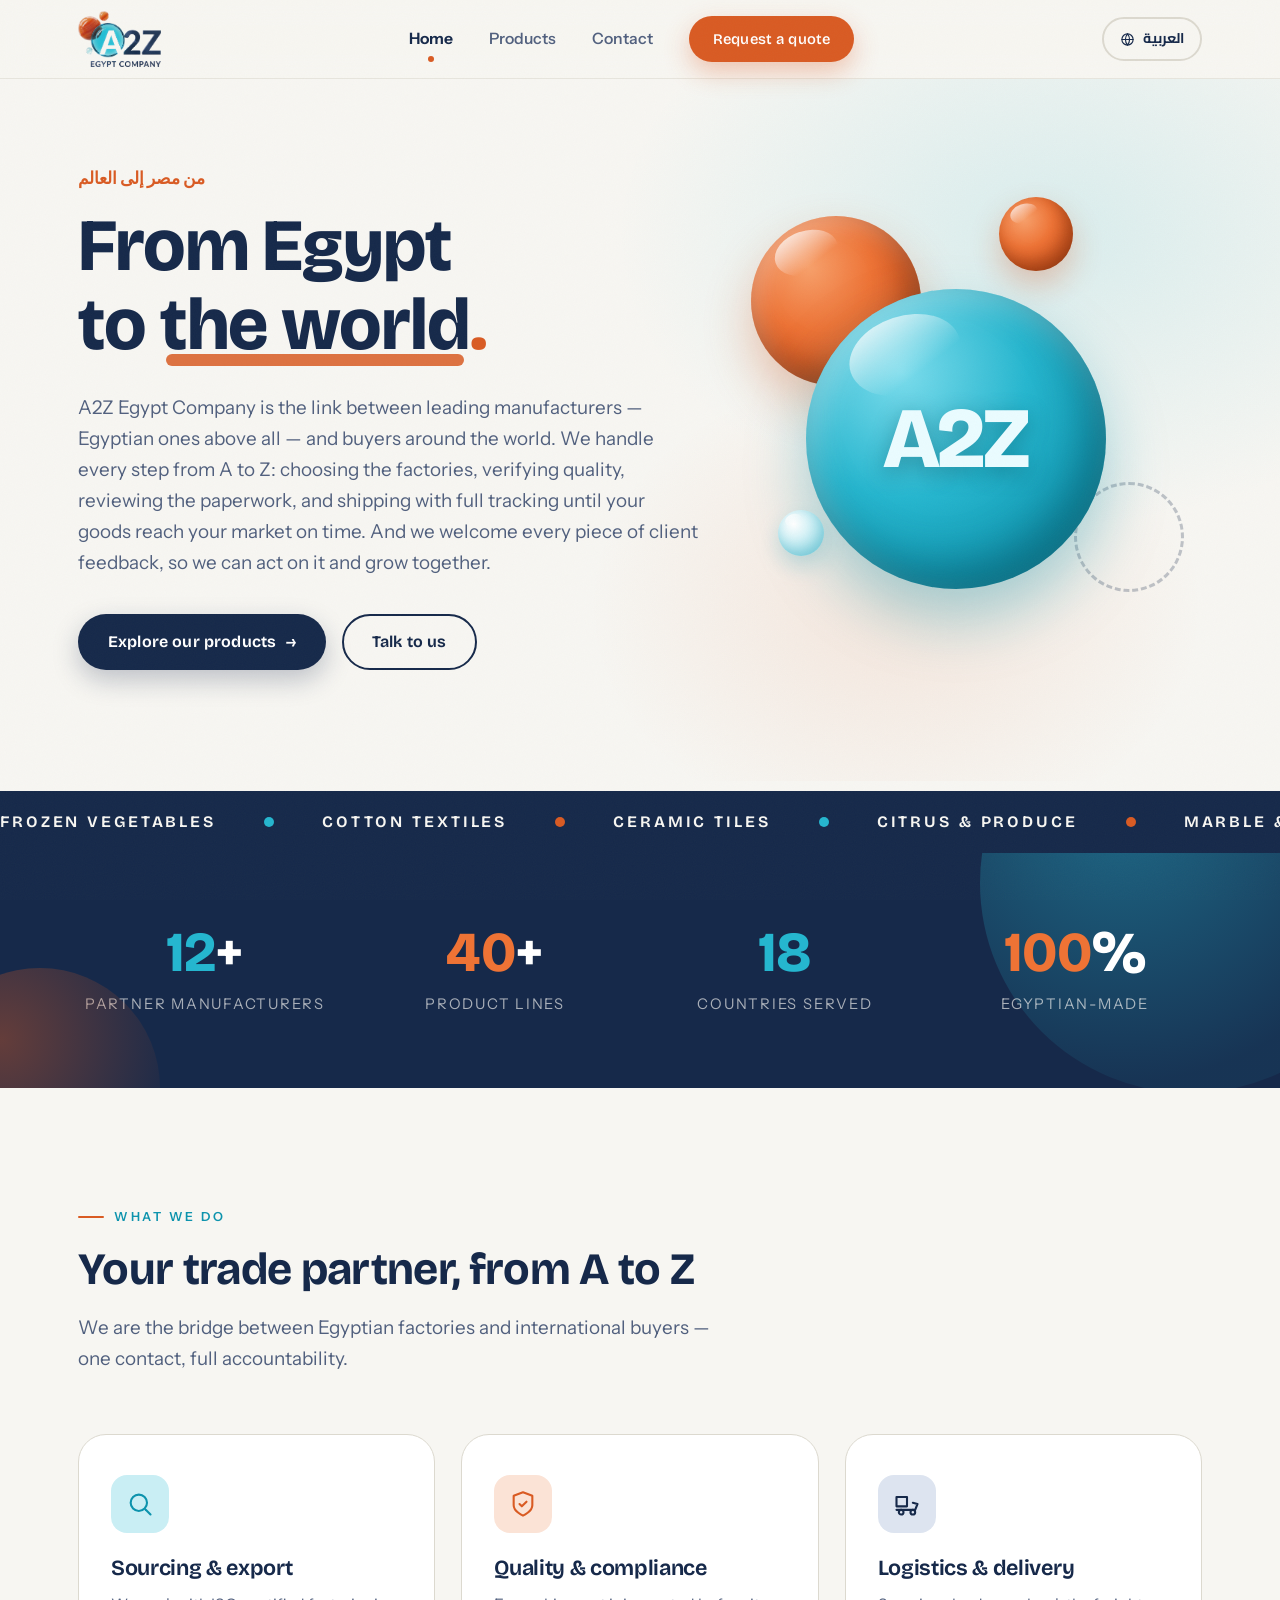
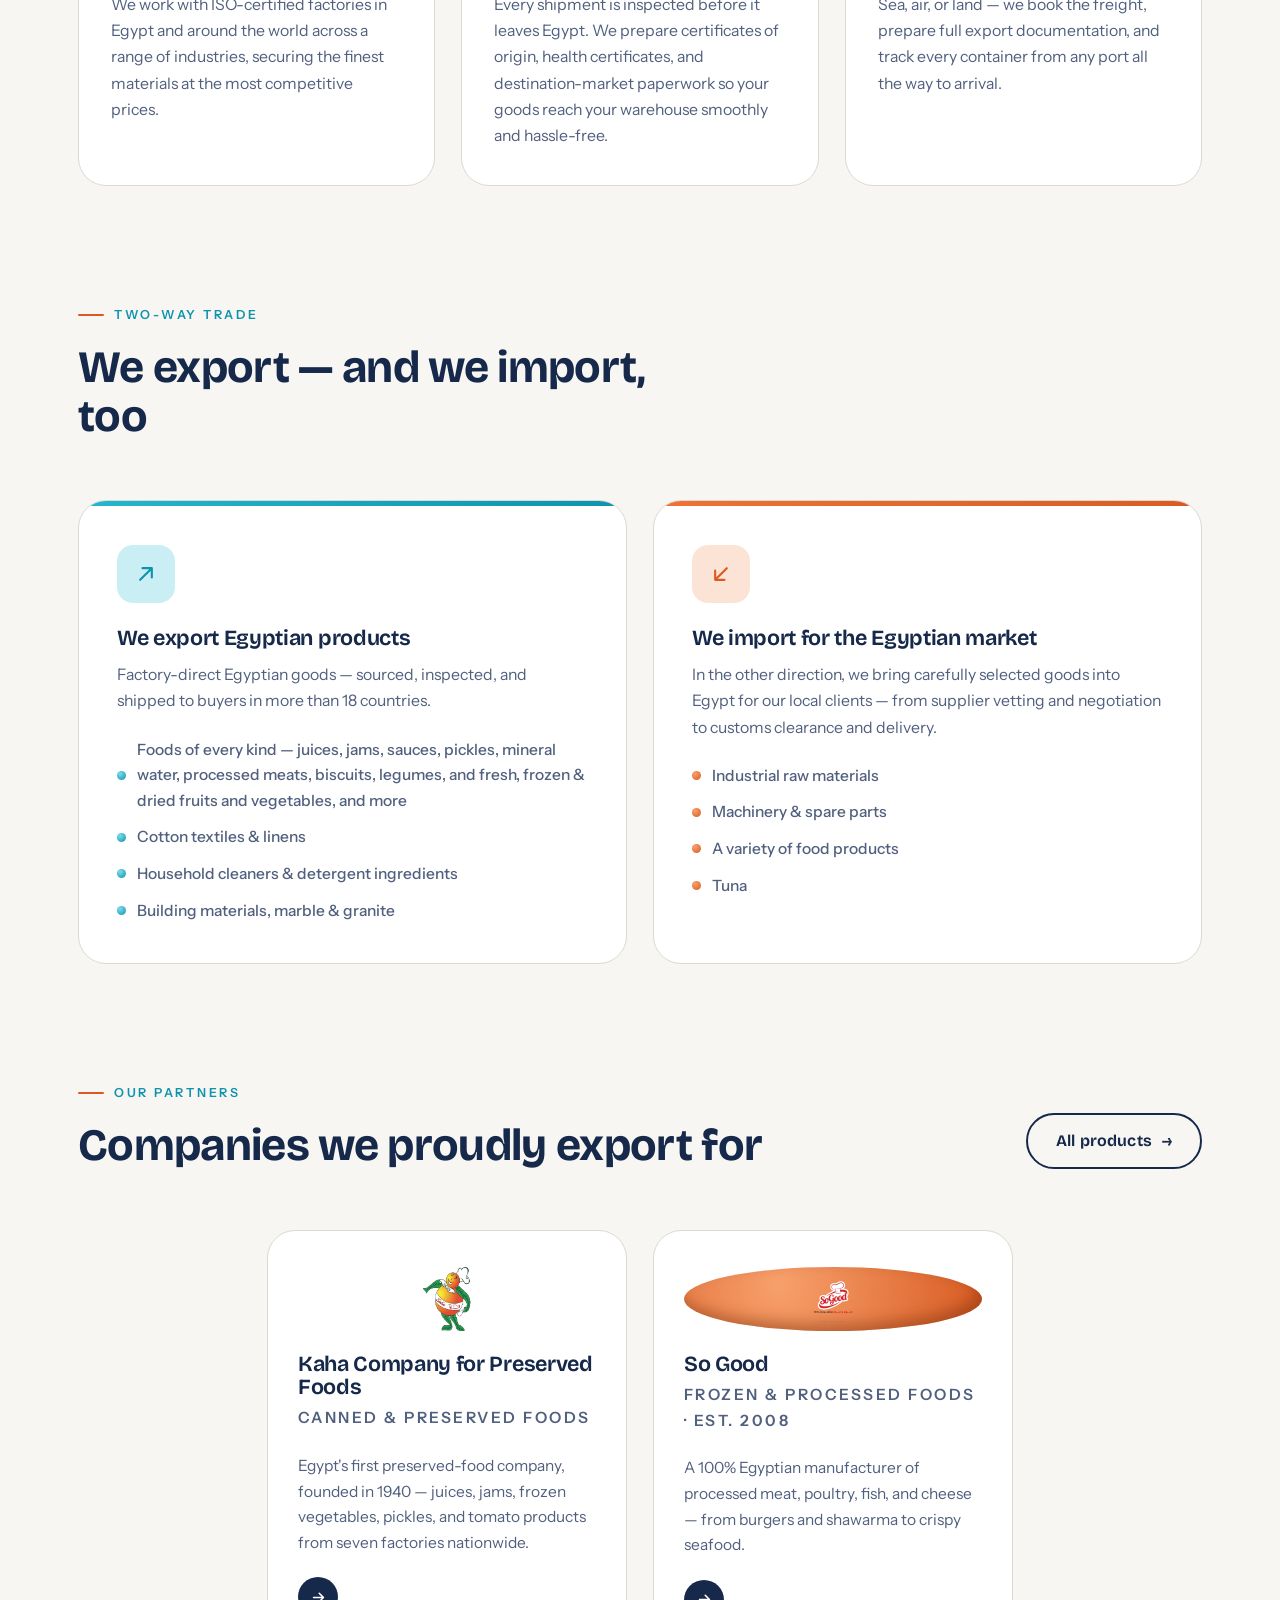
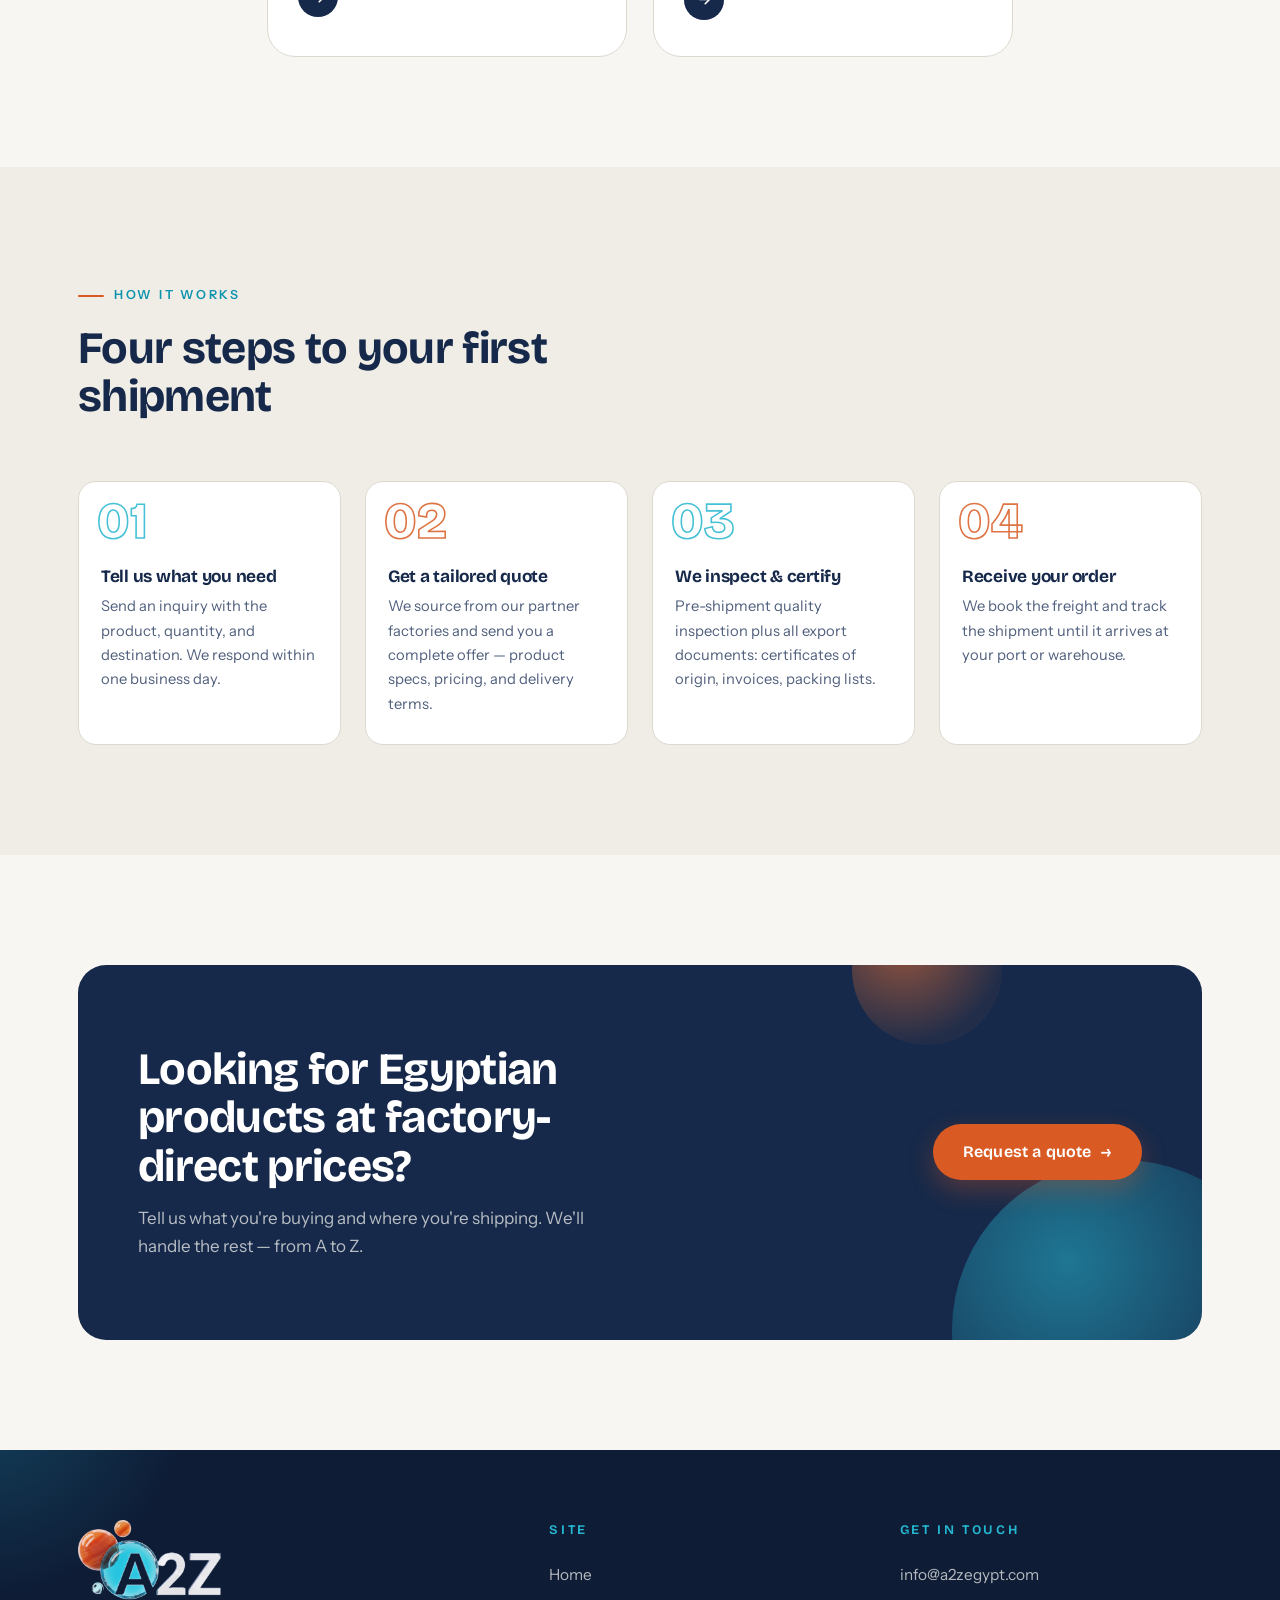
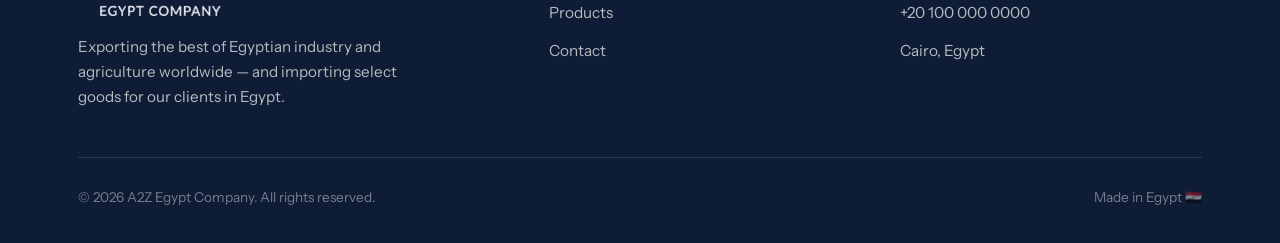
==== commit fdf258d1: "White quote button, drop sample companies, real tuna options - Make the nav quote button label white" ====
--- a/index.html
+++ b/index.html
@@ -199,19 +199,11 @@
             <span class="partner-go" aria-hidden="true"><svg viewBox="0 0 24 24" fill="none" stroke="currentColor" stroke-width="2.2" stroke-linecap="round" stroke-linejoin="round"><path d="M5 12h14M13 6l6 6-6 6"/></svg></span>
           </a>
 
-          <a href="company-delta.html" class="partner-card reveal reveal-d1">
-            <div class="partner-logo-chip">DT</div>
-            <h3 class="h3" data-i18n="co2_name">Delta Textile Mills</h3>
-            <p class="partner-sector" data-i18n="pc2_sector">Cotton &amp; Textiles</p>
-            <p data-i18n="pc2_d">Towels, bed linen, and garments woven from world-famous Egyptian long-staple cotton.</p>
-            <span class="partner-go" aria-hidden="true"><svg viewBox="0 0 24 24" fill="none" stroke="currentColor" stroke-width="2.2" stroke-linecap="round" stroke-linejoin="round"><path d="M5 12h14M13 6l6 6-6 6"/></svg></span>
-          </a>
-
-          <a href="company-pharos.html" class="partner-card reveal reveal-d2">
-            <div class="partner-logo-chip">PM</div>
-            <h3 class="h3" data-i18n="co3_name">Pharos Building Materials</h3>
-            <p class="partner-sector" data-i18n="pc3_sector">Construction</p>
-            <p data-i18n="pc3_d">Ceramic tiles, marble, and granite quarried and finished in Egypt for projects across three continents.</p>
+          <a href="company-factory.html" class="partner-card reveal reveal-d1">
+            <div class="partner-logo-chip logo-img"><img src="assets/sogood-logo.png" alt="So Good" /></div>
+            <h3 class="h3" data-i18n="co_factory_name">So Good</h3>
+            <p class="partner-sector" data-i18n="factory_sector">Frozen &amp; Processed Foods · Est. 2008</p>
+            <p data-i18n="factory_card_d">A 100% Egyptian manufacturer of processed meat, poultry, fish, and cheese — from burgers and shawarma to crispy seafood.</p>
             <span class="partner-go" aria-hidden="true"><svg viewBox="0 0 24 24" fill="none" stroke="currentColor" stroke-width="2.2" stroke-linecap="round" stroke-linejoin="round"><path d="M5 12h14M13 6l6 6-6 6"/></svg></span>
           </a>
         </div>
--- a/css/style.css
+++ b/css/style.css
@@ -266,6 +266,10 @@
   background: var(--orange);
 }
 .nav-links .btn { padding: 11px 24px; font-size: 0.92rem; }
+/* the nav quote button: keep its label white (beats .nav-links a color) */
+.nav-links a.btn-orange,
+.nav-links a.btn-orange:hover,
+.nav-links a.btn-orange:focus { color: var(--white); }
 
 .nav-toggle {
   display: none;
@@ -671,7 +675,8 @@
 /* ---------- Partner preview cards ---------- */
 .partners-grid {
   display: grid;
-  grid-template-columns: repeat(3, 1fr);
+  grid-template-columns: repeat(auto-fit, minmax(280px, 360px));
+  justify-content: center;
   gap: 26px;
 }
 .partner-card {
@@ -960,6 +965,132 @@
 }
 .export-note p { color: var(--ink); font-size: 1rem; }
 
+/* ---------- Featured own product (GOLD Tuna) ---------- */
+.logo-chip.tone-aqua,
+.detail-logo.chip.tone-aqua {
+  background: radial-gradient(circle at 32% 28%, #7adcec, var(--aqua-deep));
+}
+
+.product-feature {
+  display: grid;
+  grid-template-columns: 1.05fr 1fr;
+  background: linear-gradient(135deg, var(--white), var(--aqua-pale));
+  border: 1px solid var(--line);
+  border-radius: var(--radius-lg);
+  overflow: hidden;
+  box-shadow: var(--shadow-soft);
+  transition: transform 0.35s var(--ease-out), box-shadow 0.35s var(--ease-out);
+}
+.product-feature:hover {
+  transform: translateY(-6px);
+  box-shadow: var(--shadow-lift);
+}
+.product-feature-media {
+  position: relative;
+  min-height: 320px;
+  overflow: hidden;
+}
+.product-feature-media img {
+  width: 100%;
+  height: 100%;
+  object-fit: cover;
+}
+.feature-badge {
+  position: absolute;
+  top: 20px;
+  left: 20px;
+  background: var(--orange);
+  color: var(--white);
+  font-family: var(--font-display);
+  font-weight: 650;
+  font-size: 0.72rem;
+  letter-spacing: 0.14em;
+  text-transform: uppercase;
+  padding: 8px 16px;
+  border-radius: 999px;
+  box-shadow: 0 8px 20px rgba(217, 91, 35, 0.35);
+}
+[dir="rtl"] .feature-badge { left: auto; right: 20px; }
+.feature-badge.inline {
+  position: static;
+  display: inline-block;
+  margin-bottom: 16px;
+}
+.product-feature-body {
+  padding: 48px 46px;
+  display: flex;
+  flex-direction: column;
+  justify-content: center;
+}
+.product-feature-body .partner-sector { margin-bottom: 8px; }
+.product-feature-body h2 { margin-bottom: 16px; }
+.product-feature-desc { color: var(--ink-soft); font-size: 1.02rem; margin-bottom: 22px; max-width: 46ch; }
+
+.variety-chips {
+  display: flex;
+  flex-wrap: wrap;
+  gap: 10px;
+  margin-bottom: 28px;
+}
+.variety-chips span {
+  font-size: 0.84rem;
+  font-weight: 600;
+  color: var(--aqua-deep);
+  background: rgba(37, 182, 207, 0.12);
+  border: 1px solid rgba(37, 182, 207, 0.25);
+  border-radius: 999px;
+  padding: 7px 15px;
+}
+/* second chip set (cuts & grades) — orange theme to distinguish */
+.variety-chips.cuts span {
+  color: var(--orange);
+  background: rgba(217, 91, 35, 0.1);
+  border-color: rgba(217, 91, 35, 0.28);
+}
+
+/* tuna options: two labelled chip groups */
+.tuna-options {
+  display: flex;
+  flex-wrap: wrap;
+  gap: 40px 60px;
+}
+.option-group { min-width: 240px; }
+.option-label {
+  display: block;
+  font-family: var(--font-display);
+  font-size: 0.78rem;
+  font-weight: 650;
+  letter-spacing: 0.16em;
+  text-transform: uppercase;
+  color: var(--ink-soft);
+  margin-bottom: 14px;
+}
+.product-feature:hover .card-cta-link { color: var(--orange); }
+.product-feature:hover .card-cta-link .arrow { transform: translateX(5px); }
+
+/* product detail: large product shot + gallery */
+.product-shot {
+  flex-shrink: 0;
+  width: 340px;
+  max-width: 100%;
+  border-radius: var(--radius-lg);
+  overflow: hidden;
+  box-shadow: var(--shadow-lift);
+}
+.product-shot img { width: 100%; height: 100%; object-fit: cover; aspect-ratio: 1 / 1; }
+
+.product-gallery {
+  display: grid;
+  grid-template-columns: 1fr 1fr;
+  gap: 24px;
+  margin-top: 40px;
+}
+.product-gallery img {
+  width: 100%;
+  border-radius: var(--radius);
+  box-shadow: var(--shadow-soft);
+}
+
 .company-section {
   padding: 80px 0;
   border-top: 1px solid var(--line);
@@ -1020,6 +1151,16 @@
   transform: translateY(-6px);
   box-shadow: var(--shadow-lift);
 }
+/* optional product photo at the top of a card (bleeds to the card edges) */
+.product-card-img {
+  margin: -30px -26px 20px;
+  background: var(--paper-warm);
+  aspect-ratio: 4 / 3;
+  display: grid;
+  place-items: center;
+  overflow: hidden;
+}
+.product-card-img img { width: 100%; height: 100%; object-fit: contain; padding: 12px; }
 .product-card::after {
   content: "";
   position: absolute;
@@ -1404,6 +1545,16 @@
   .fact { padding: 14px 10px; }
   .fact-v { font-size: 1.4rem; }
   .export-note { padding: 20px 22px; }
+
+  /* featured product + product detail stack */
+  .product-feature { grid-template-columns: 1fr; }
+  .product-feature-media { min-height: 240px; }
+  .product-feature-body { padding: 30px 24px; }
+  .product-feature-desc { max-width: none; }
+  .variety-chips { justify-content: center; }
+  .product-feature .variety-chips { justify-content: flex-start; }
+  .product-shot { width: min(280px, 100%); }
+  .product-gallery { grid-template-columns: 1fr; gap: 16px; }
   /* footer keeps its desktop columns: logo row, then Site | Get in touch */
   .footer-grid { grid-template-columns: 1fr 1fr; gap: 32px; }
   .footer-grid > div:first-child { grid-column: 1 / -1; }
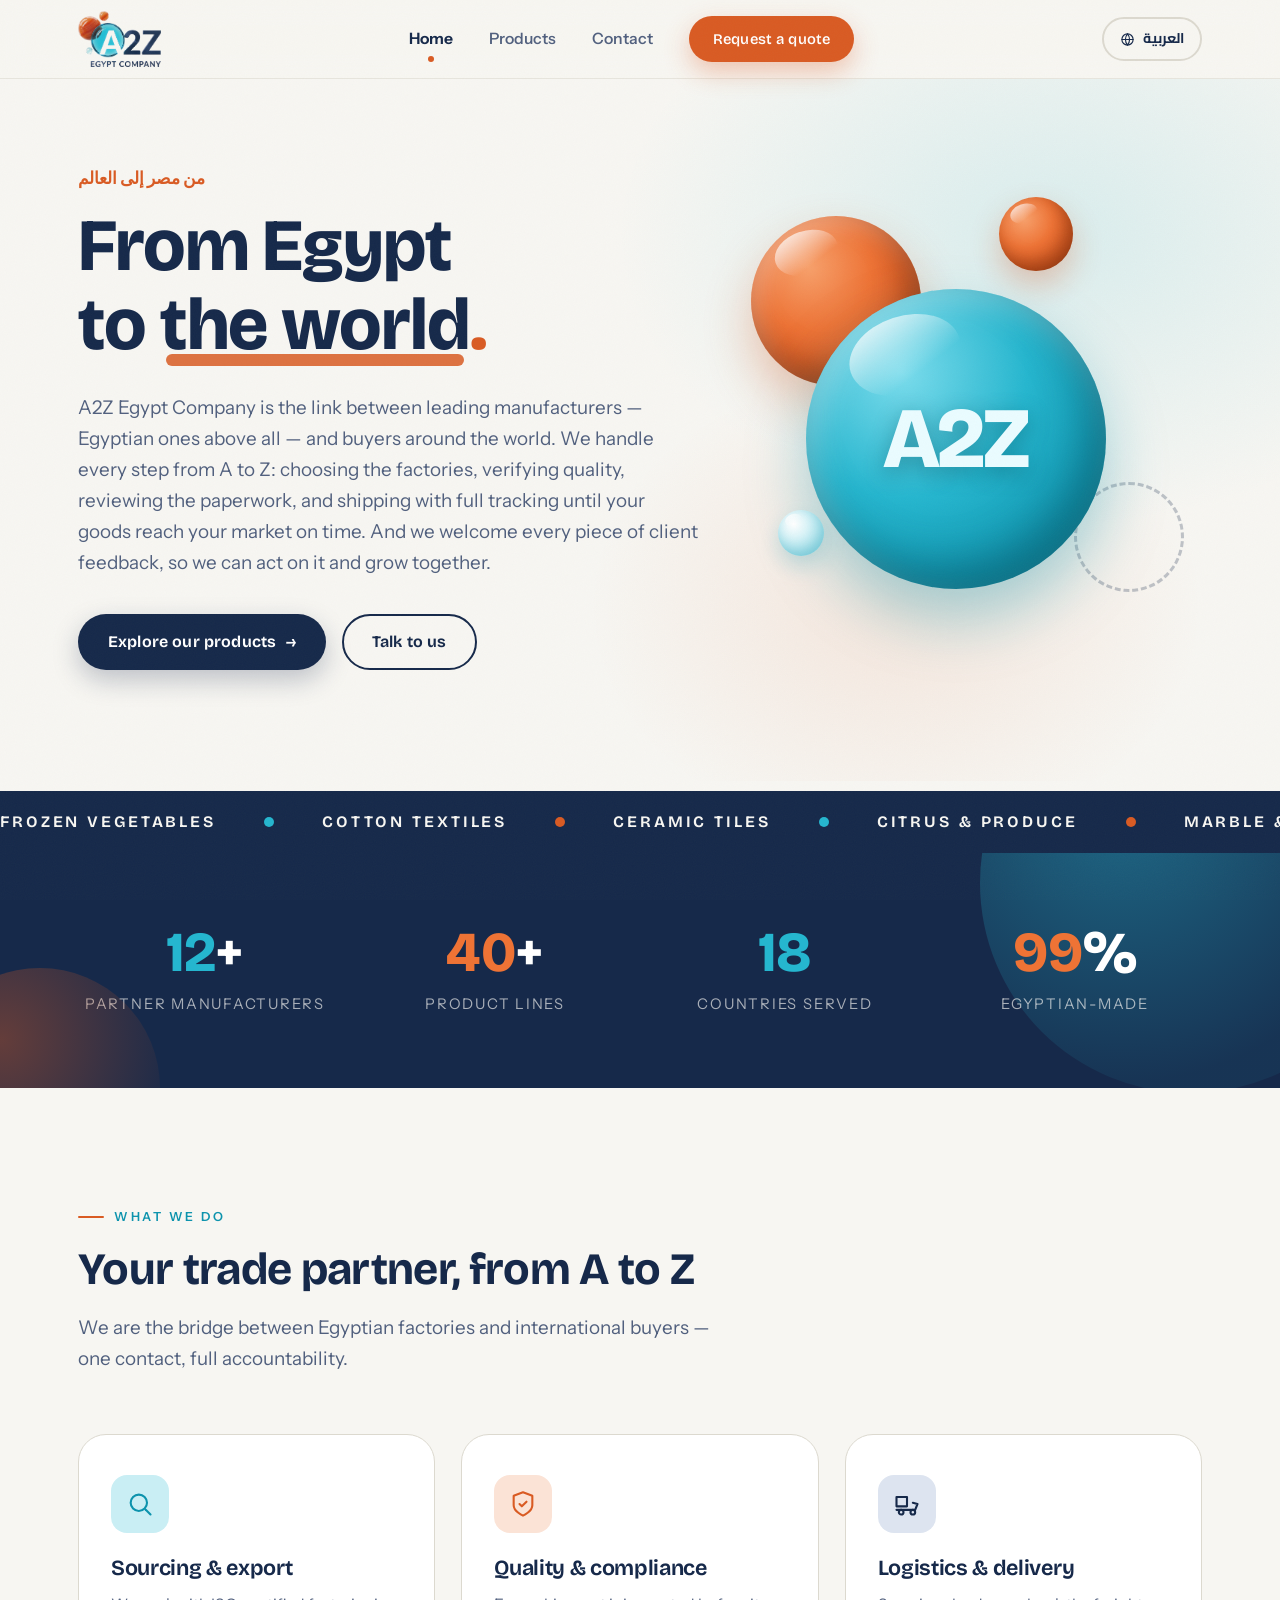
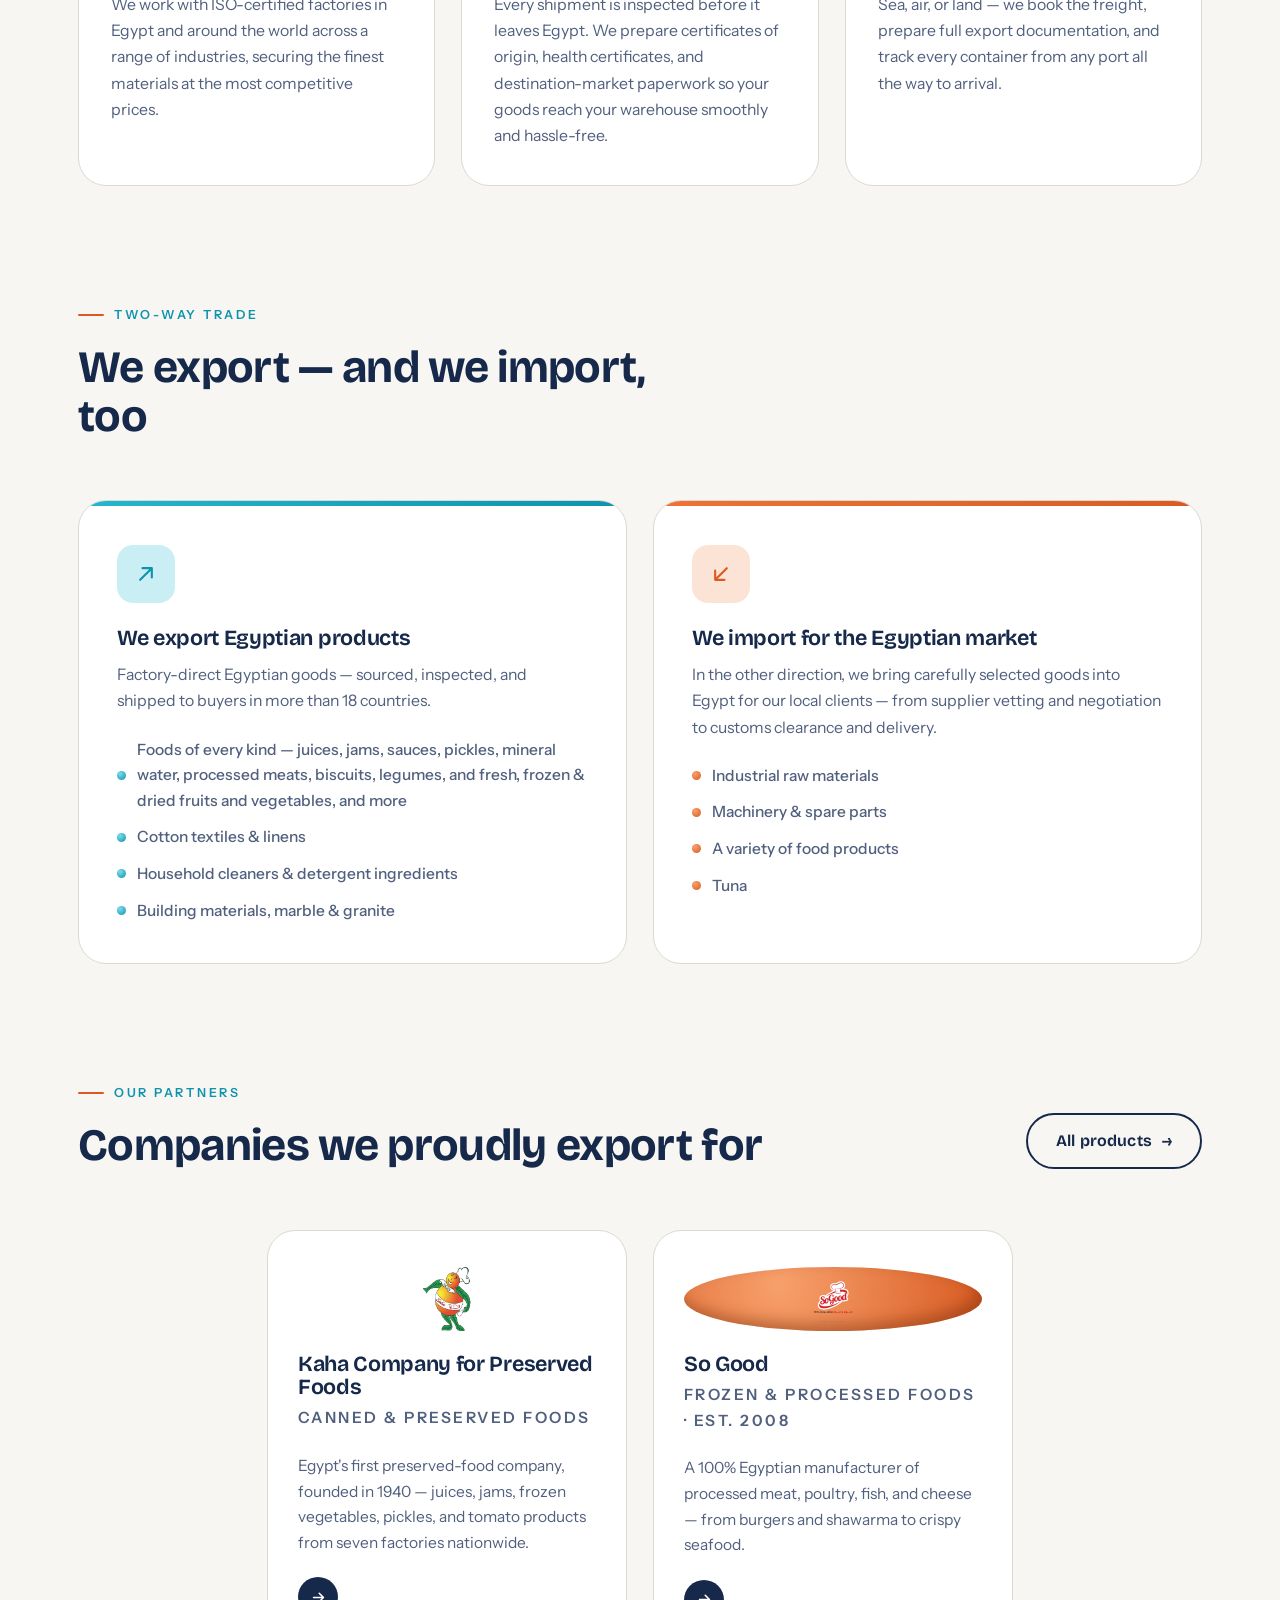
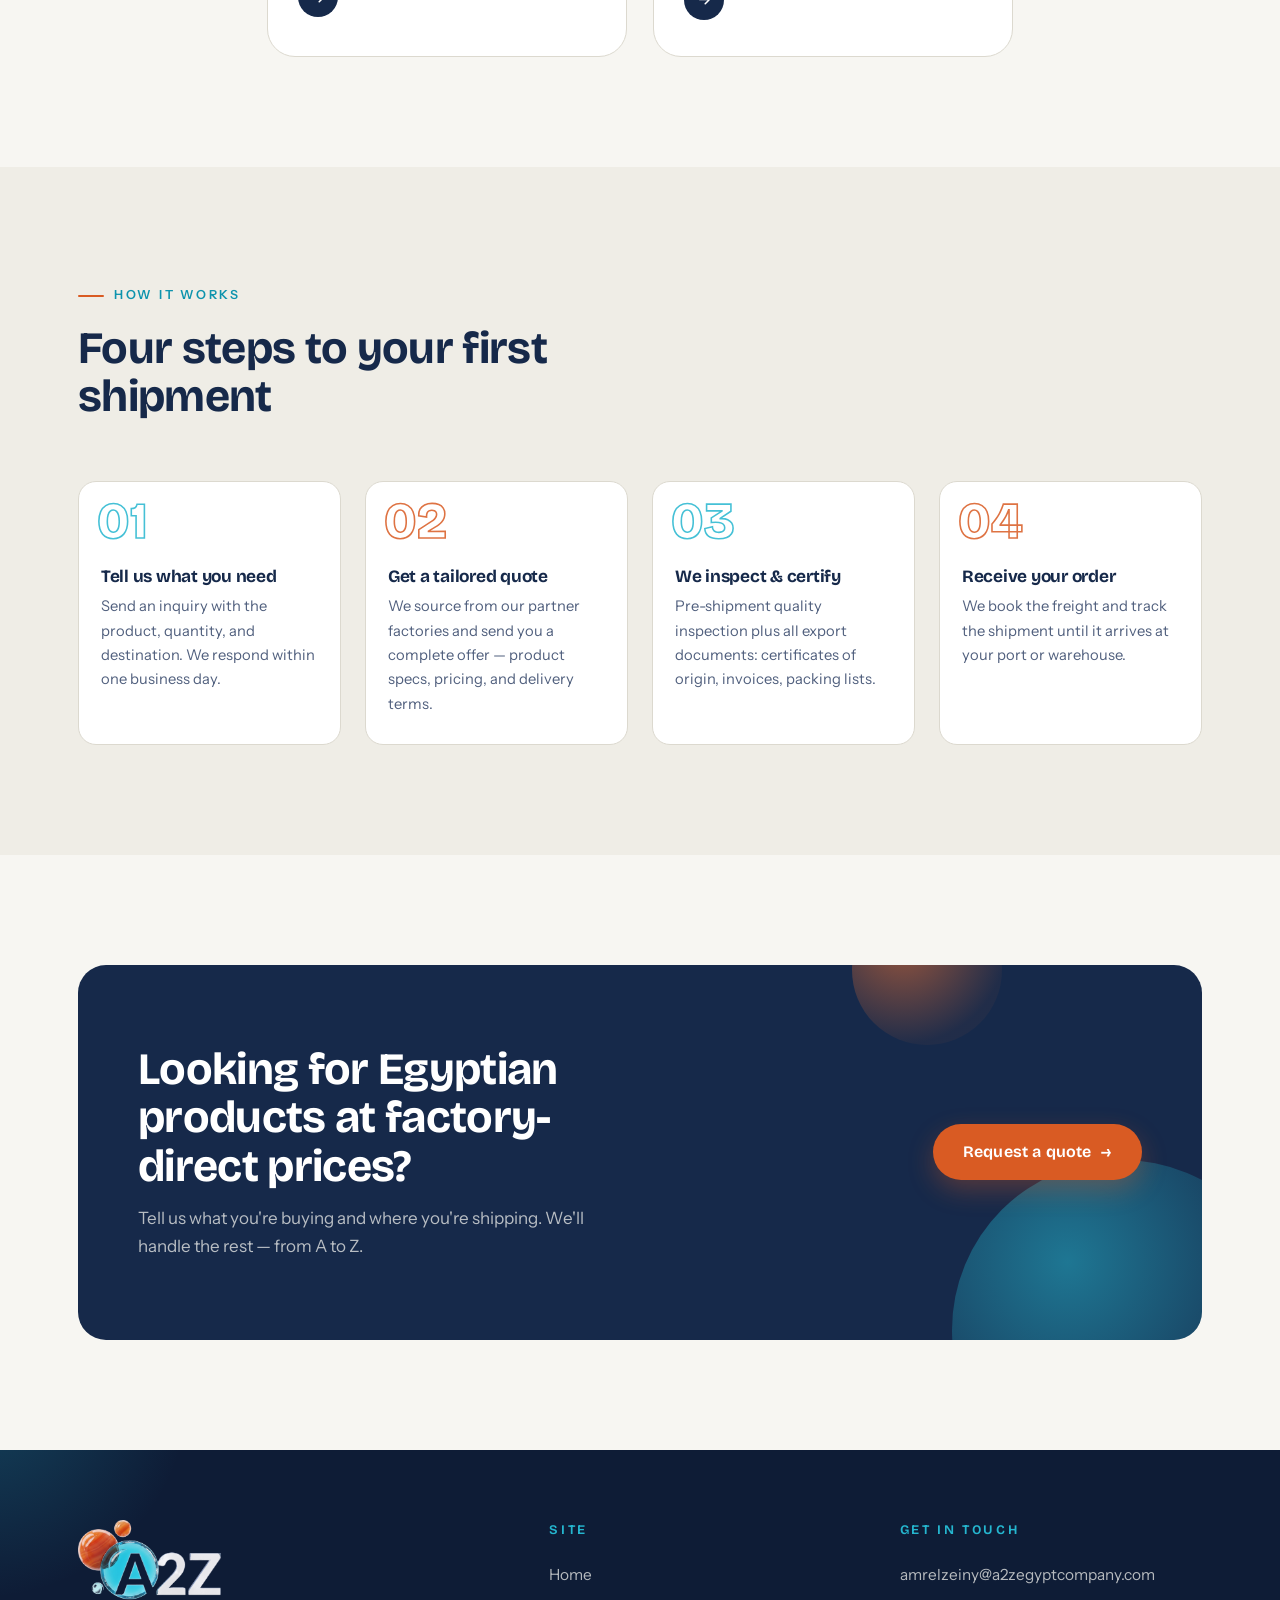
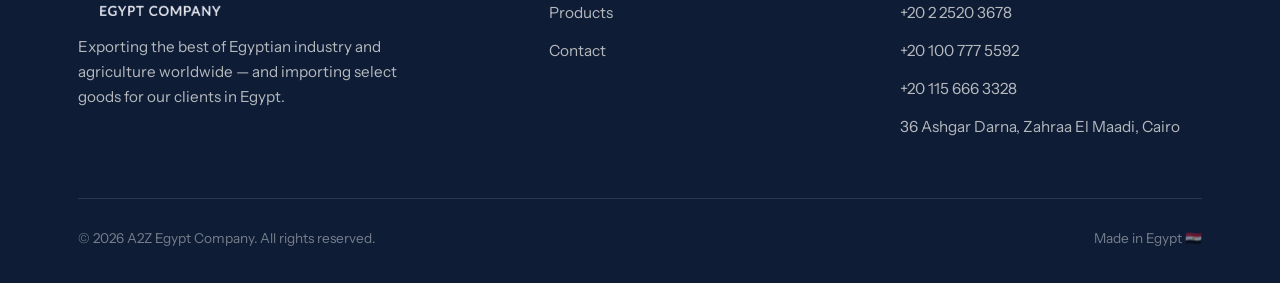
==== commit a8469288: "Add real contact details - Email amrelzeiny@a2zegyptcompany.com across footer and contact page - Quo" ====
--- a/index.html
+++ b/index.html
@@ -274,9 +274,11 @@
         <div>
           <h5 data-i18n="footer_contact_h">Get in touch</h5>
           <ul>
-            <li><a href="mailto:info@a2zegypt.com">info@a2zegypt.com</a></li>
-            <li><a href="tel:+201000000000">+20 100 000 0000</a></li>
-            <li><a href="contact.html" data-i18n="footer_addr">Cairo, Egypt</a></li>
+            <li><a href="mailto:amrelzeiny@a2zegyptcompany.com">amrelzeiny@a2zegyptcompany.com</a></li>
+            <li><a href="tel:+20225203678">+20 2 2520 3678</a></li>
+            <li><a href="tel:+201007775592">+20 100 777 5592</a></li>
+            <li><a href="tel:+201156663328">+20 115 666 3328</a></li>
+            <li><a href="contact.html" data-i18n="footer_addr">36 Ashgar Darna, Zahraa El Maadi, Cairo</a></li>
           </ul>
         </div>
       </div>
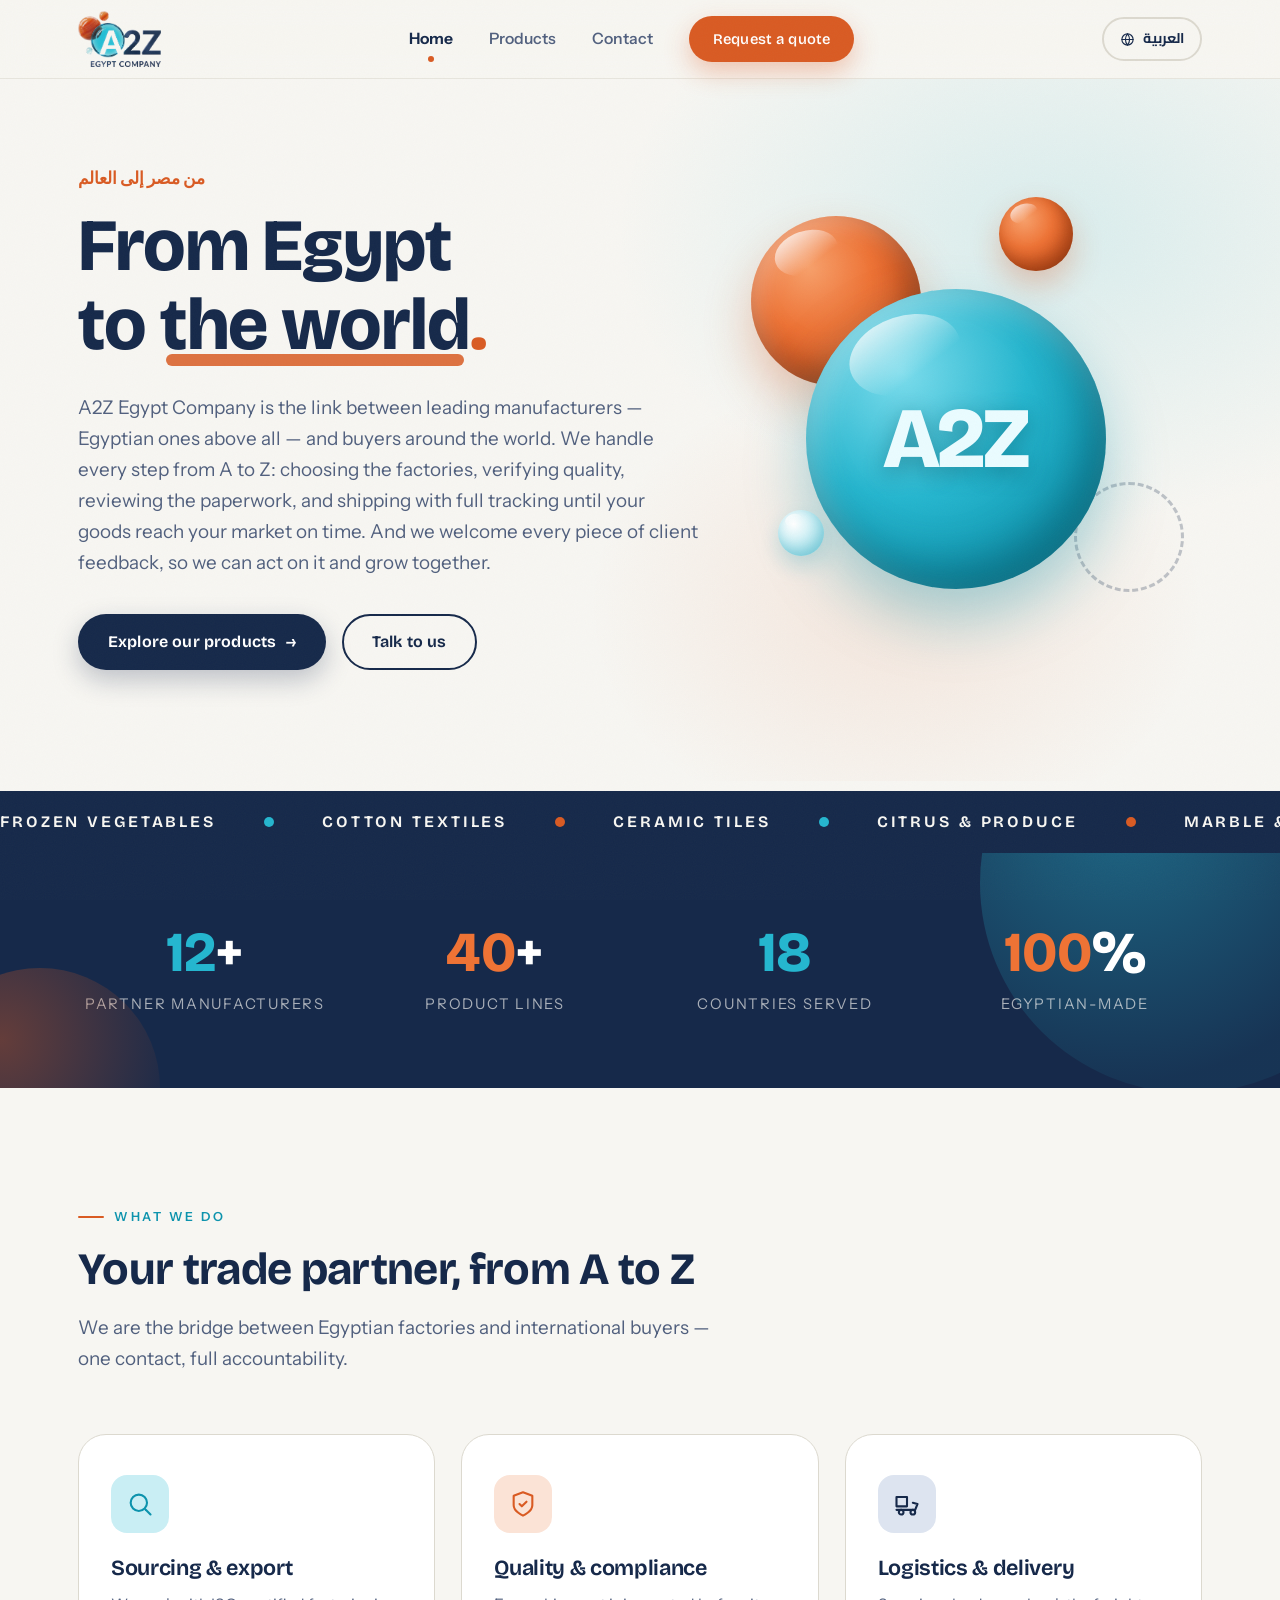
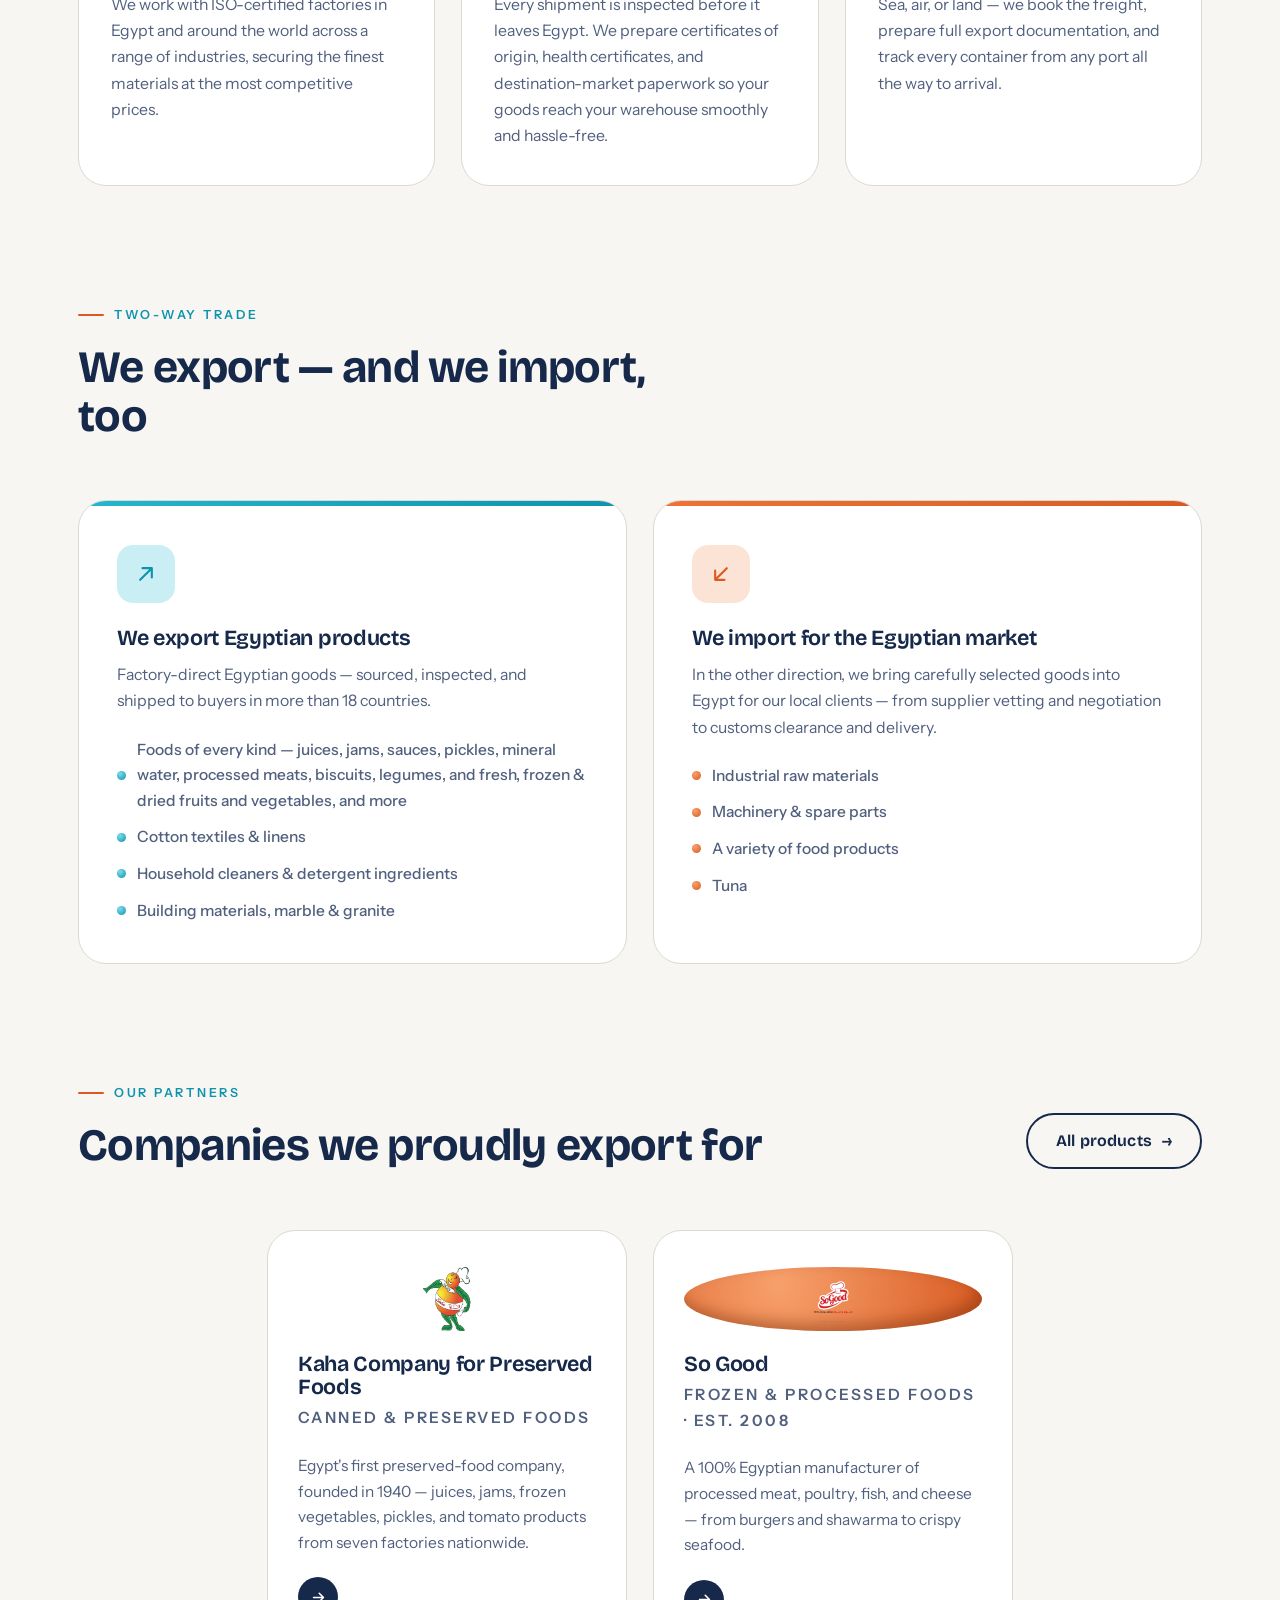
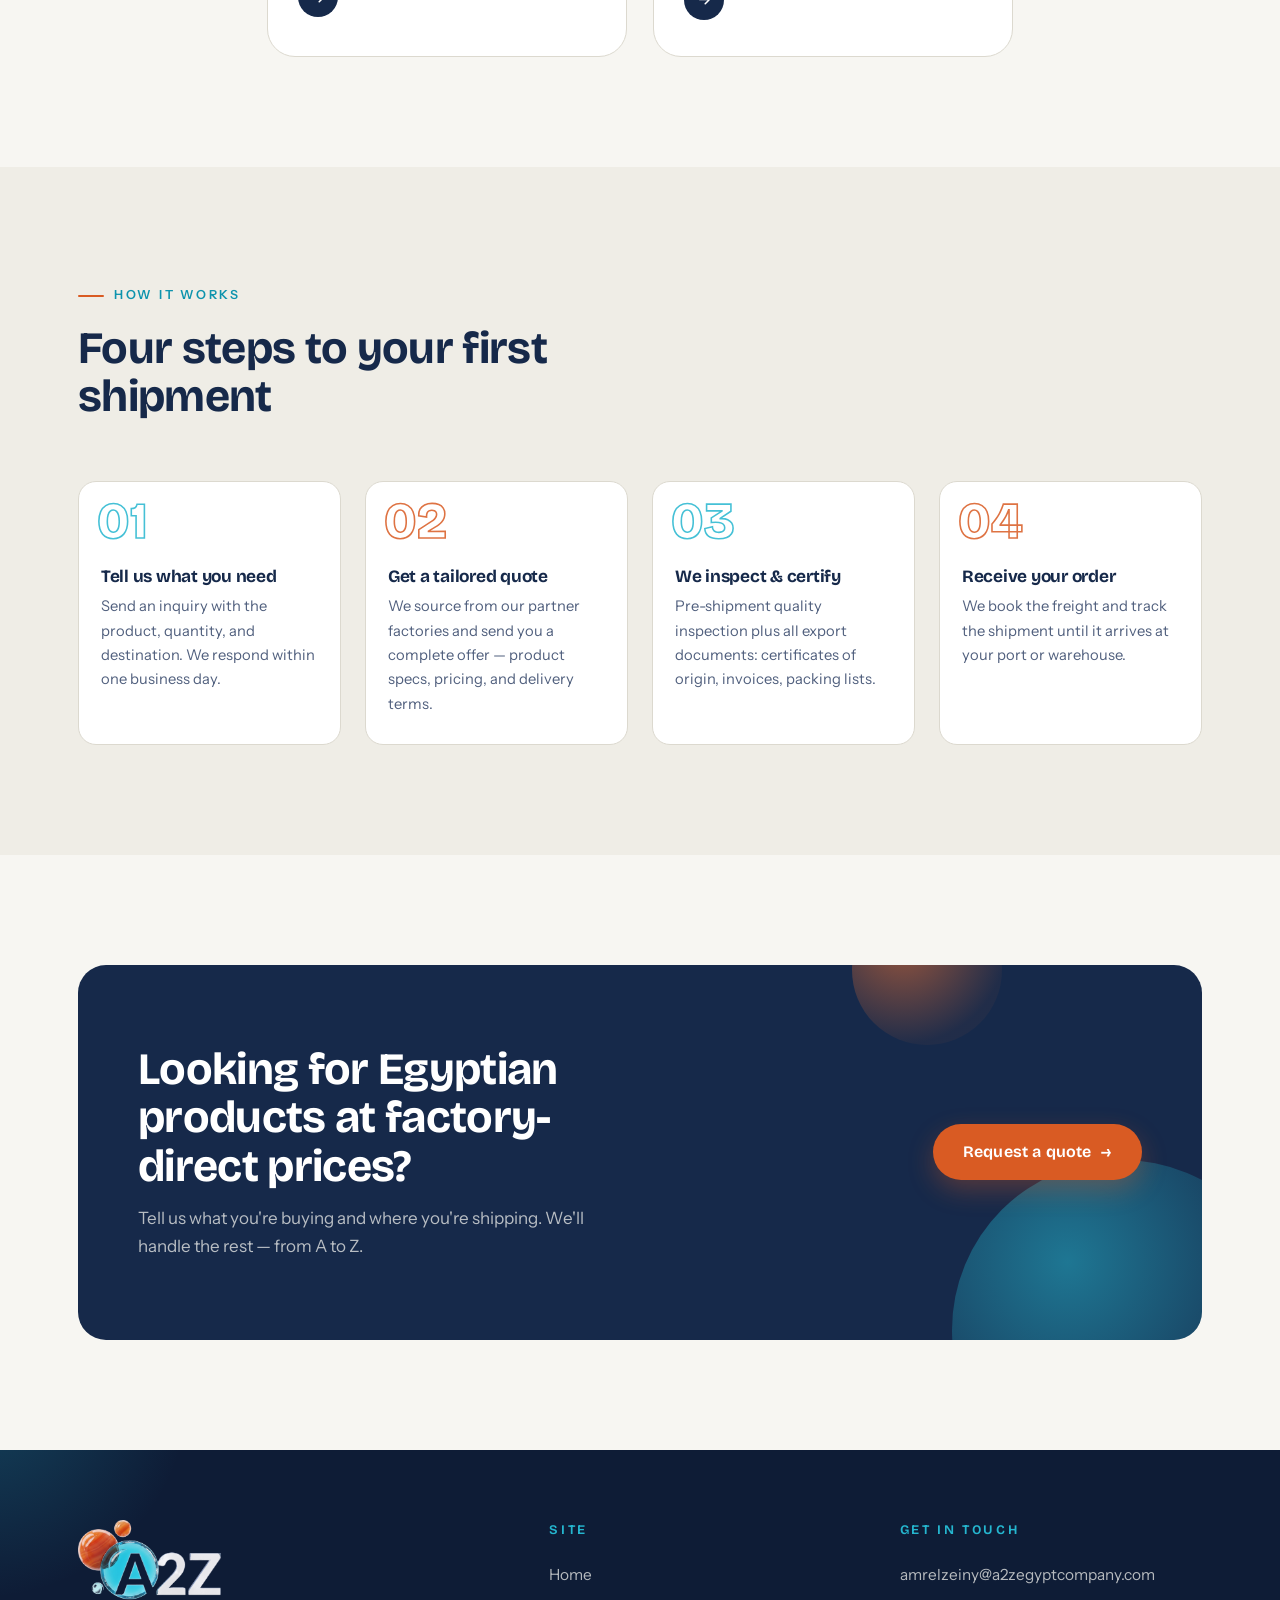
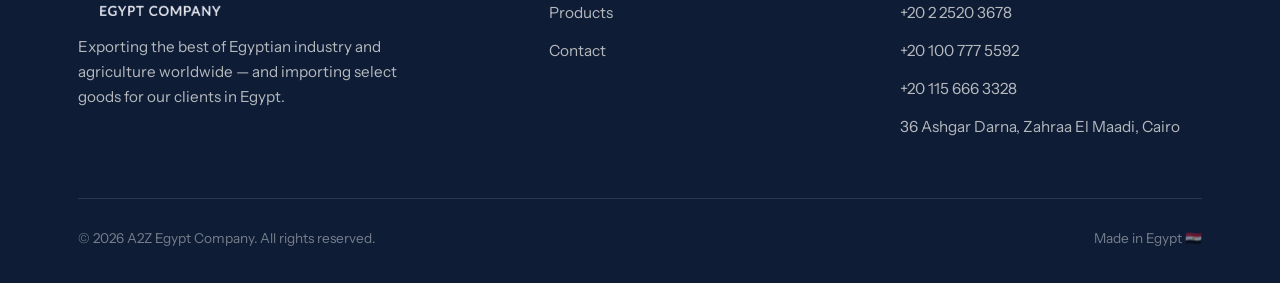
==== commit f3a89f21: "Clean URLs: drop .html from links, add vercel.json - Add vercel.json (cleanUrls + no trailing slash)" ====
--- a/index.html
+++ b/index.html
@@ -19,15 +19,15 @@
   <!-- ============ NAVIGATION ============ -->
   <header class="nav">
     <div class="container nav-inner">
-      <a href="index.html" class="brand" aria-label="A2Z Egypt Company — home">
+      <a href="/" class="brand" aria-label="A2Z Egypt Company — home">
         <img class="brand-logo" src="assets/logo.png" alt="A2Z Egypt Company" />
       </a>
 
       <nav class="nav-links">
-        <a href="index.html" class="active" data-i18n="nav_home">Home</a>
-        <a href="products.html" data-i18n="nav_products">Products</a>
-        <a href="contact.html" data-i18n="nav_contact">Contact</a>
-        <a href="contact.html#quote" class="btn btn-orange" data-i18n="nav_quote">Request a quote</a>
+        <a href="/" class="active" data-i18n="nav_home">Home</a>
+        <a href="/products" data-i18n="nav_products">Products</a>
+        <a href="/contact" data-i18n="nav_contact">Contact</a>
+        <a href="/contact#quote" class="btn btn-orange" data-i18n="nav_quote">Request a quote</a>
       </nav>
 
       <div class="nav-right">
@@ -55,8 +55,8 @@
             documentation, and shipping — so their products reach your market, on time.
           </p>
           <div class="hero-actions">
-            <a href="products.html" class="btn btn-primary" data-i18n="hero_btn_products">Explore our products <span class="arrow">→</span></a>
-            <a href="contact.html" class="btn btn-ghost" data-i18n="hero_btn_talk">Talk to us</a>
+            <a href="/products" class="btn btn-primary" data-i18n="hero_btn_products">Explore our products <span class="arrow">→</span></a>
+            <a href="/contact" class="btn btn-ghost" data-i18n="hero_btn_talk">Talk to us</a>
           </div>
         </div>
 
@@ -187,11 +187,11 @@
             <span class="eyebrow" data-i18n="partners_eyebrow">Our partners</span>
             <h2 class="h2" data-i18n="partners_title">Companies we proudly export for</h2>
           </div>
-          <a href="products.html" class="btn btn-ghost" data-i18n="partners_btn">All products <span class="arrow">→</span></a>
+          <a href="/products" class="btn btn-ghost" data-i18n="partners_btn">All products <span class="arrow">→</span></a>
         </div>
 
         <div class="partners-grid">
-          <a href="company-kaha.html" class="partner-card reveal">
+          <a href="/company-kaha" class="partner-card reveal">
             <div class="partner-logo-chip logo-img"><img src="assets/kaha.png" alt="Kaha" /></div>
             <h3 class="h3" data-i18n="co1_name">Kaha Company for Preserved Foods</h3>
             <p class="partner-sector" data-i18n="pc1_sector">Canned &amp; Preserved Foods</p>
@@ -199,7 +199,7 @@
             <span class="partner-go" aria-hidden="true"><svg viewBox="0 0 24 24" fill="none" stroke="currentColor" stroke-width="2.2" stroke-linecap="round" stroke-linejoin="round"><path d="M5 12h14M13 6l6 6-6 6"/></svg></span>
           </a>
 
-          <a href="company-factory.html" class="partner-card reveal reveal-d1">
+          <a href="/company-factory" class="partner-card reveal reveal-d1">
             <div class="partner-logo-chip logo-img"><img src="assets/sogood-logo.png" alt="So Good" /></div>
             <h3 class="h3" data-i18n="co_factory_name">So Good</h3>
             <p class="partner-sector" data-i18n="factory_sector">Frozen &amp; Processed Foods · Est. 2008</p>
@@ -247,7 +247,7 @@
             <h2 class="h2" data-i18n="cta_title">Looking for Egyptian products at factory-direct prices?</h2>
             <p data-i18n="cta_d">Tell us what you're buying and where you're shipping. We'll handle the rest — from A to Z.</p>
           </div>
-          <a href="contact.html#quote" class="btn btn-orange" data-i18n="cta_btn">Request a quote <span class="arrow">→</span></a>
+          <a href="/contact#quote" class="btn btn-orange" data-i18n="cta_btn">Request a quote <span class="arrow">→</span></a>
         </div>
       </div>
     </section>
@@ -266,9 +266,9 @@
         <div>
           <h5 data-i18n="footer_site">Site</h5>
           <ul>
-            <li><a href="index.html" data-i18n="nav_home">Home</a></li>
-            <li><a href="products.html" data-i18n="nav_products">Products</a></li>
-            <li><a href="contact.html" data-i18n="nav_contact">Contact</a></li>
+            <li><a href="/" data-i18n="nav_home">Home</a></li>
+            <li><a href="/products" data-i18n="nav_products">Products</a></li>
+            <li><a href="/contact" data-i18n="nav_contact">Contact</a></li>
           </ul>
         </div>
         <div>
@@ -278,7 +278,7 @@
             <li><a href="tel:+20225203678">+20 2 2520 3678</a></li>
             <li><a href="tel:+201007775592">+20 100 777 5592</a></li>
             <li><a href="tel:+201156663328">+20 115 666 3328</a></li>
-            <li><a href="contact.html" data-i18n="footer_addr">36 Ashgar Darna, Zahraa El Maadi, Cairo</a></li>
+            <li><a href="/contact" data-i18n="footer_addr">36 Ashgar Darna, Zahraa El Maadi, Cairo</a></li>
           </ul>
         </div>
       </div>
